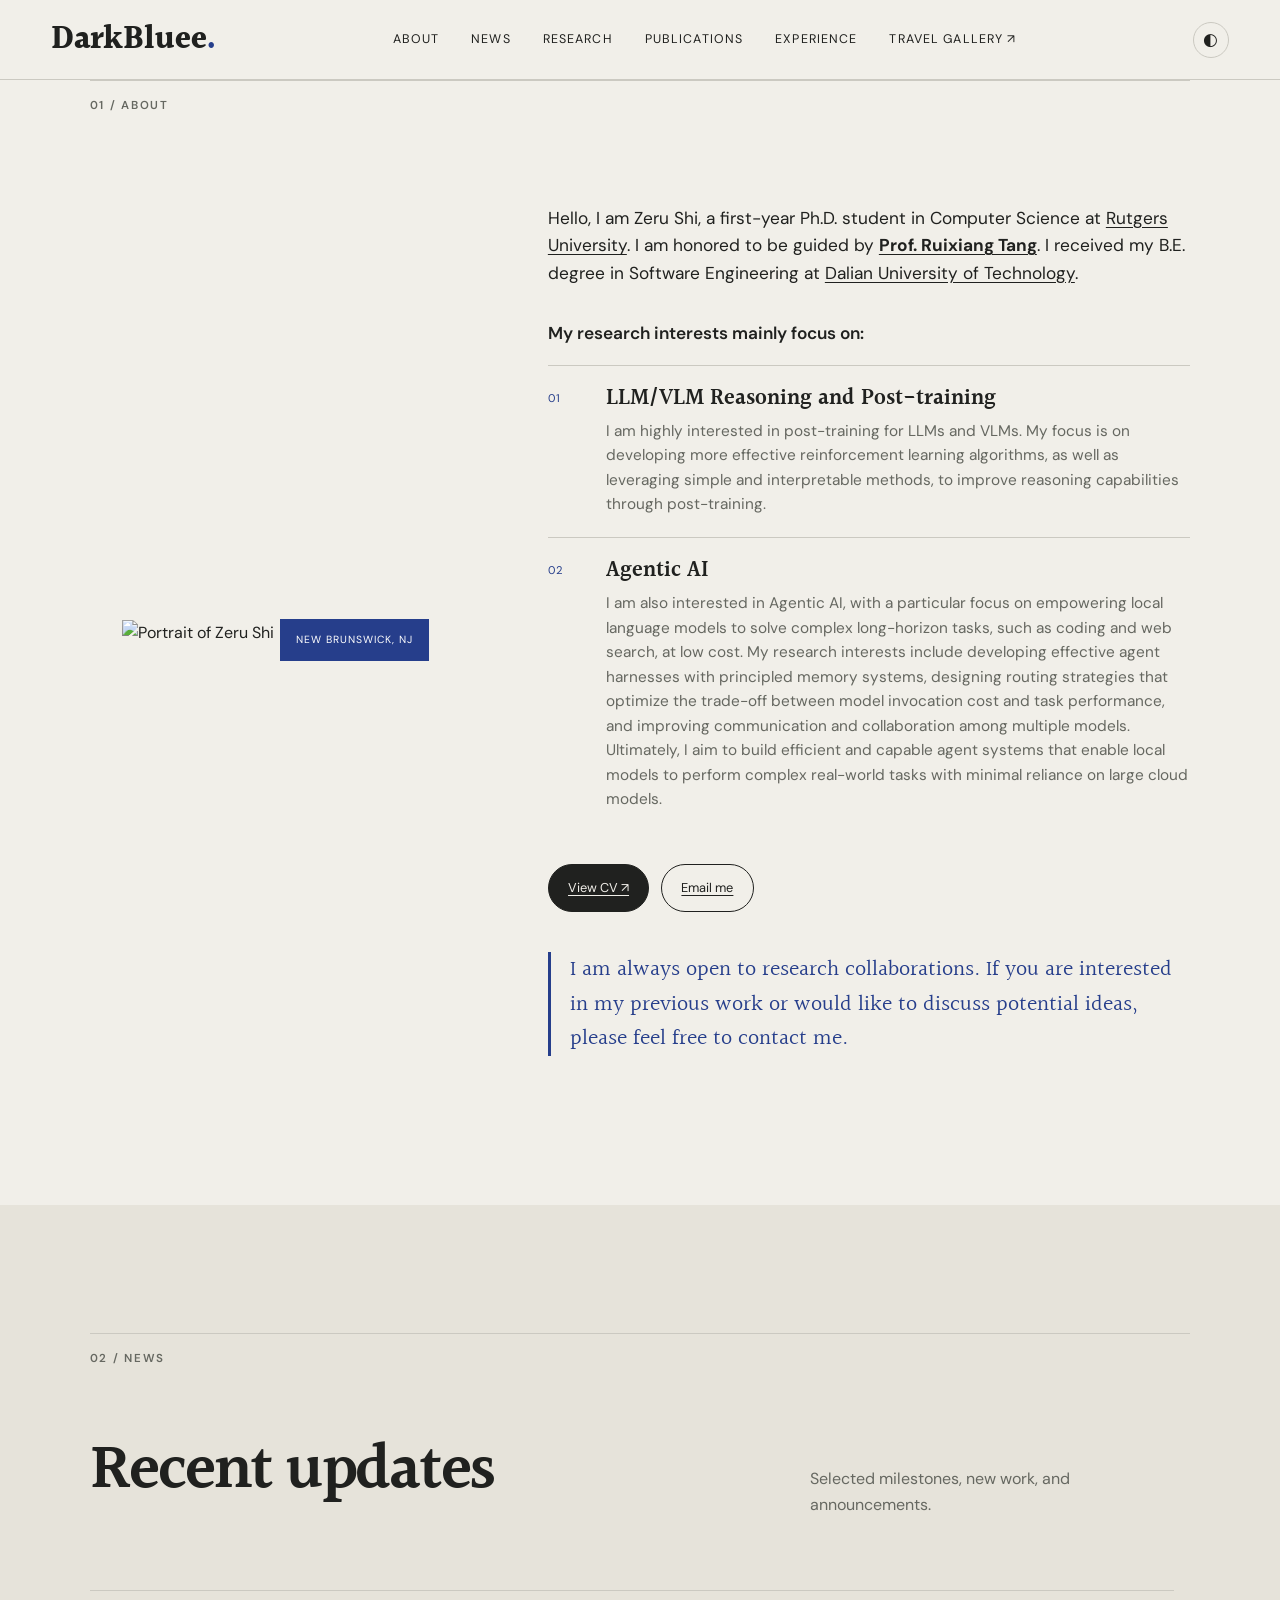
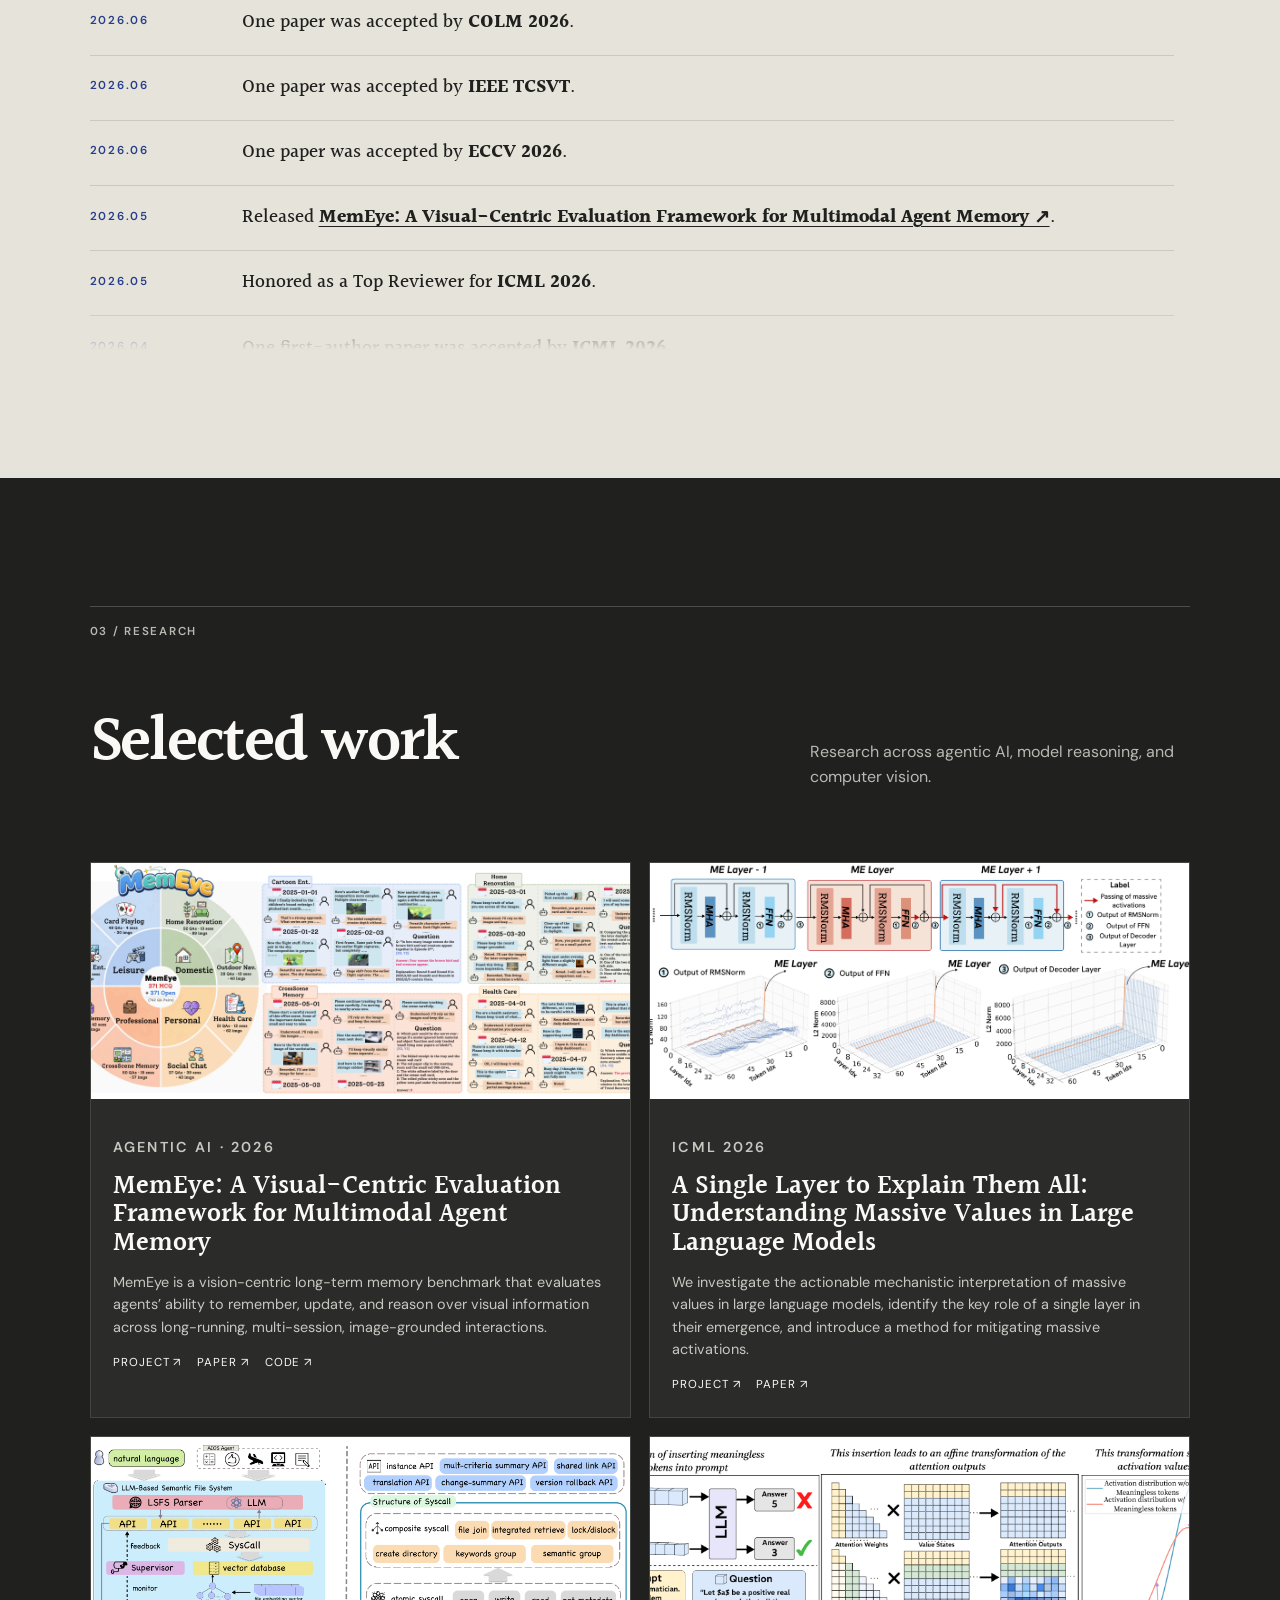
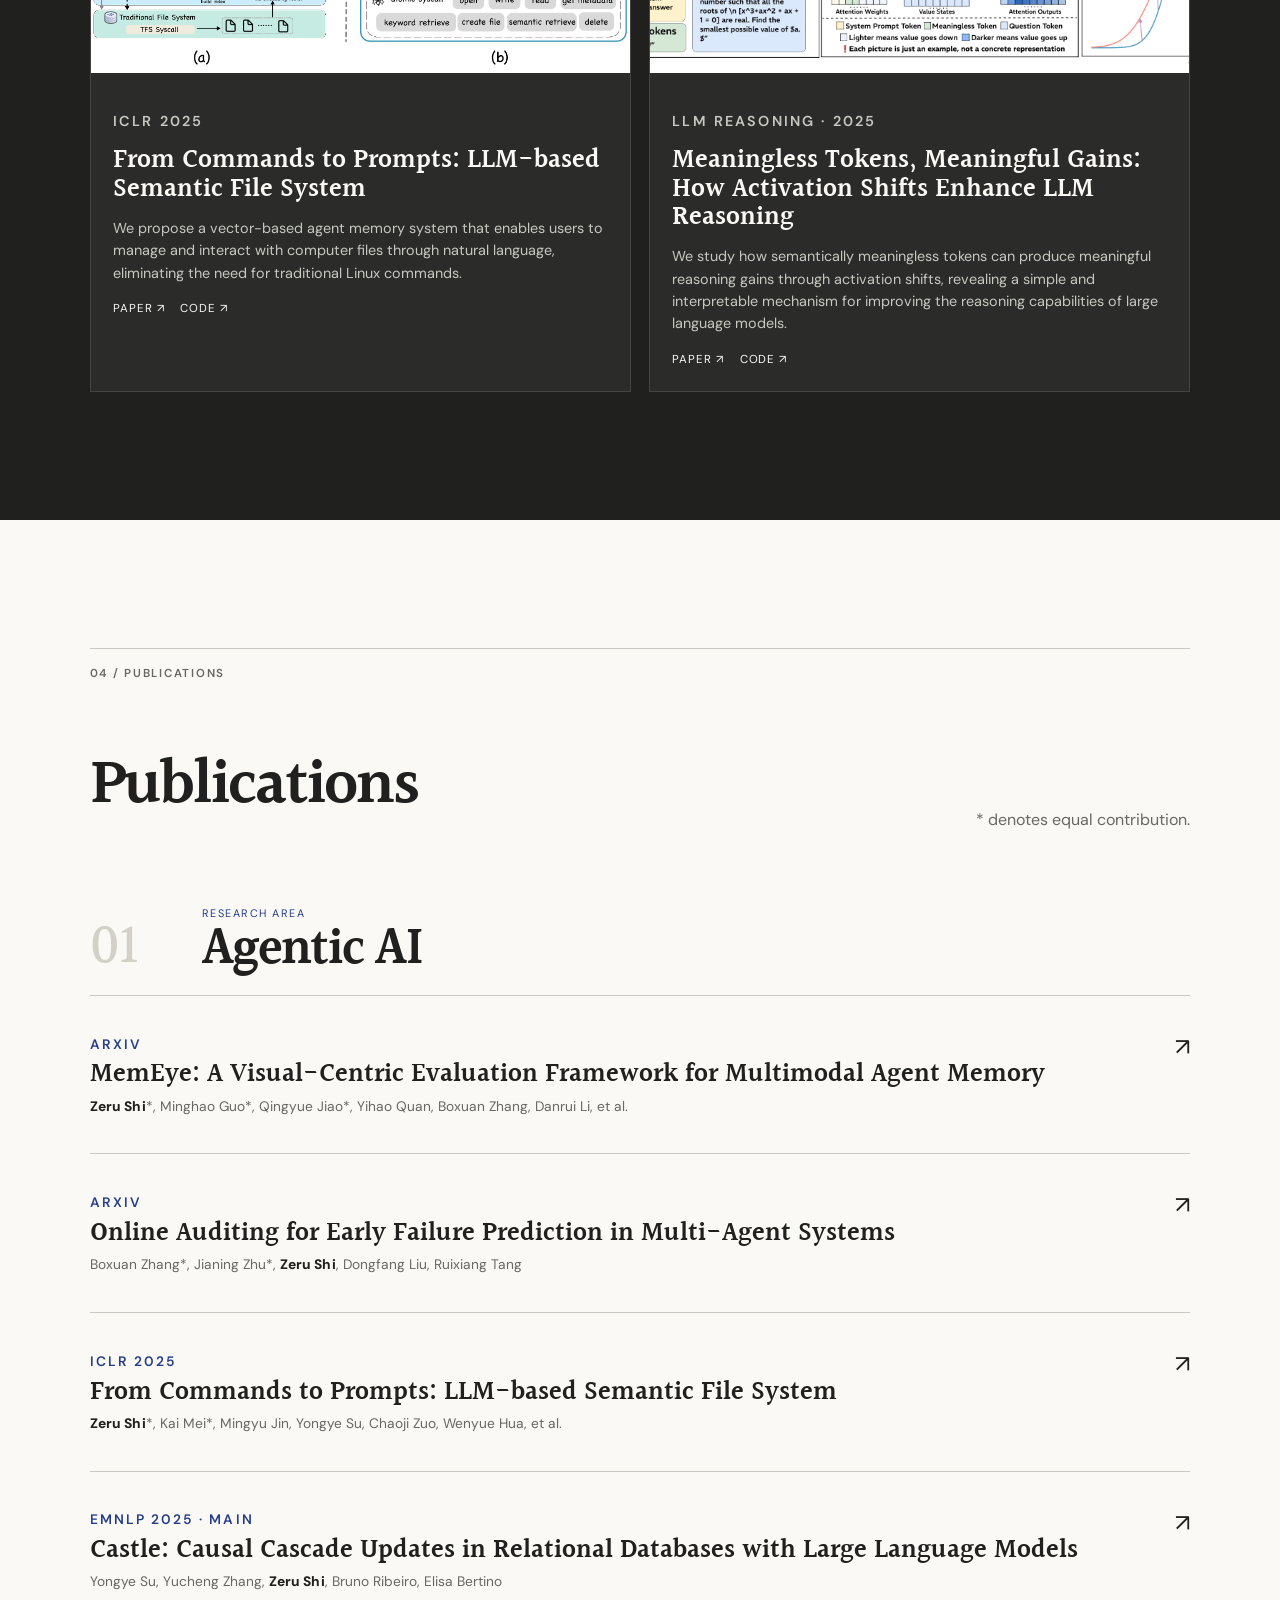
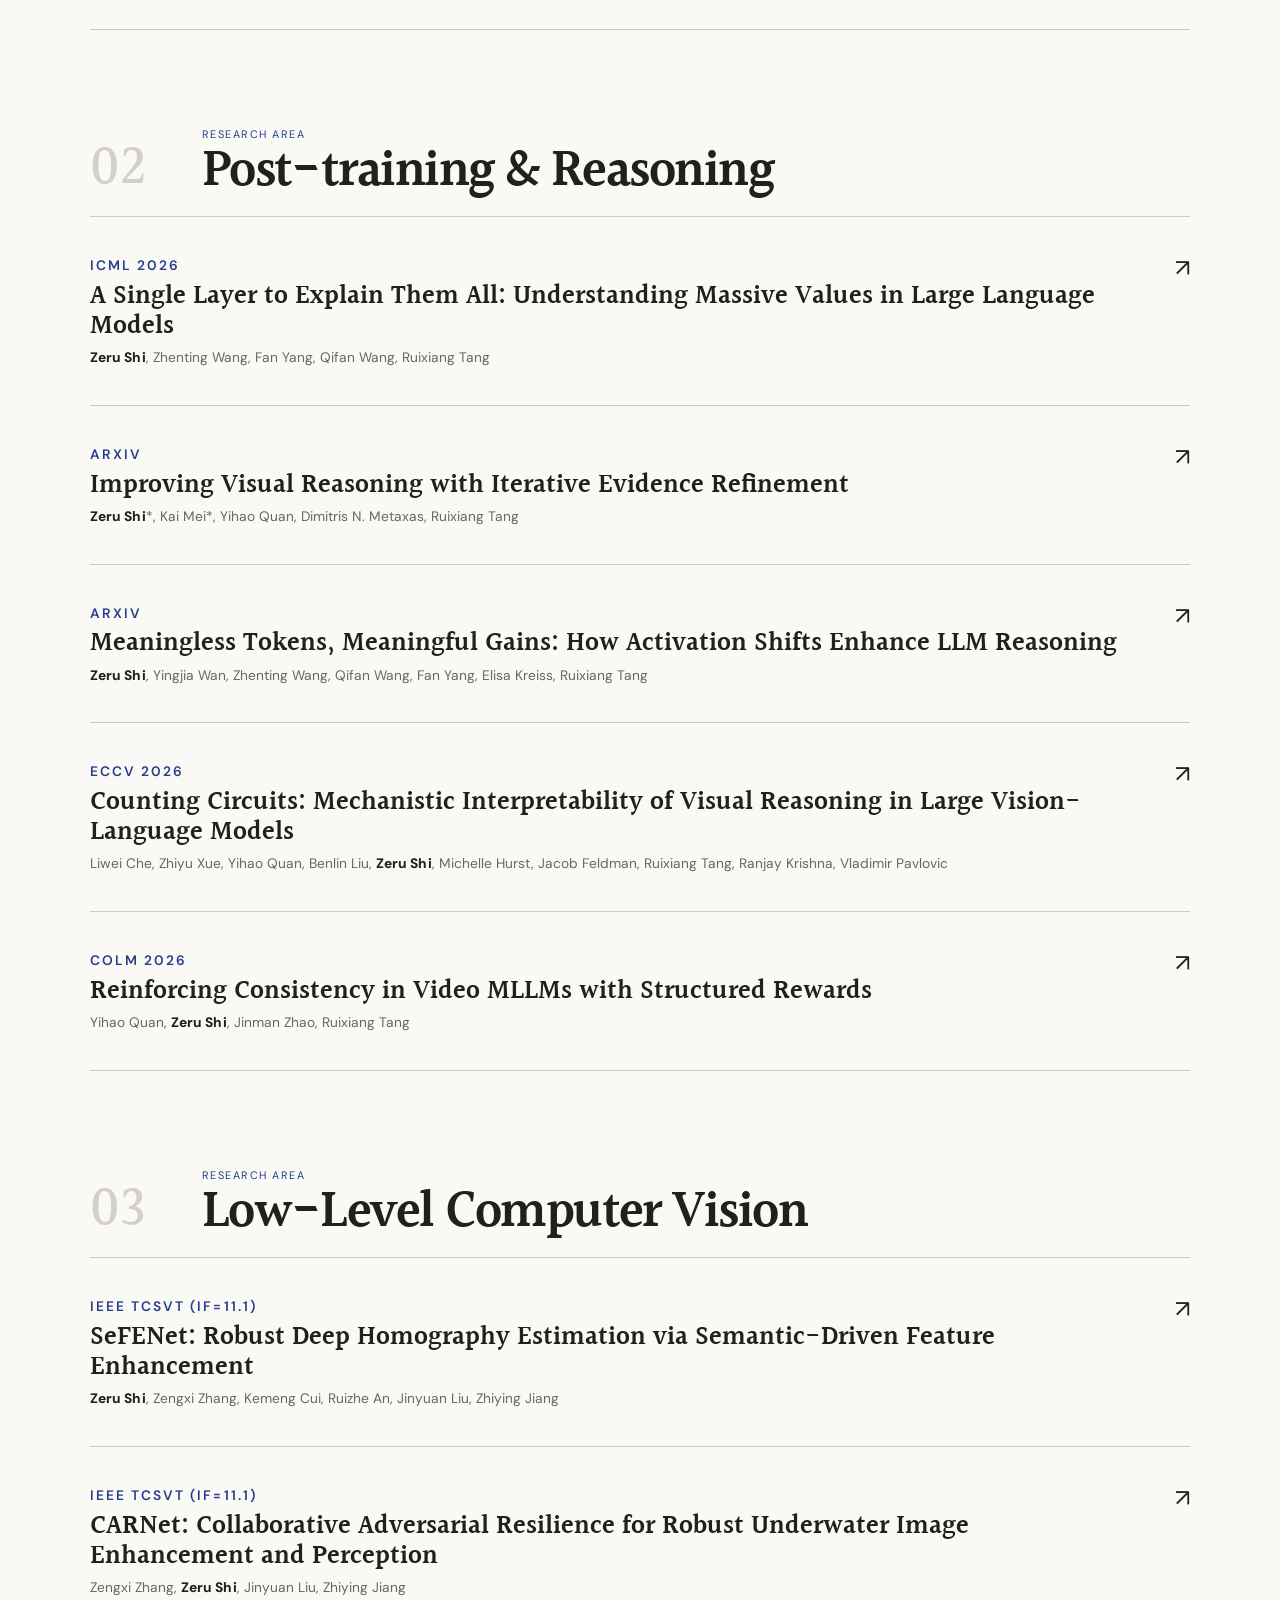
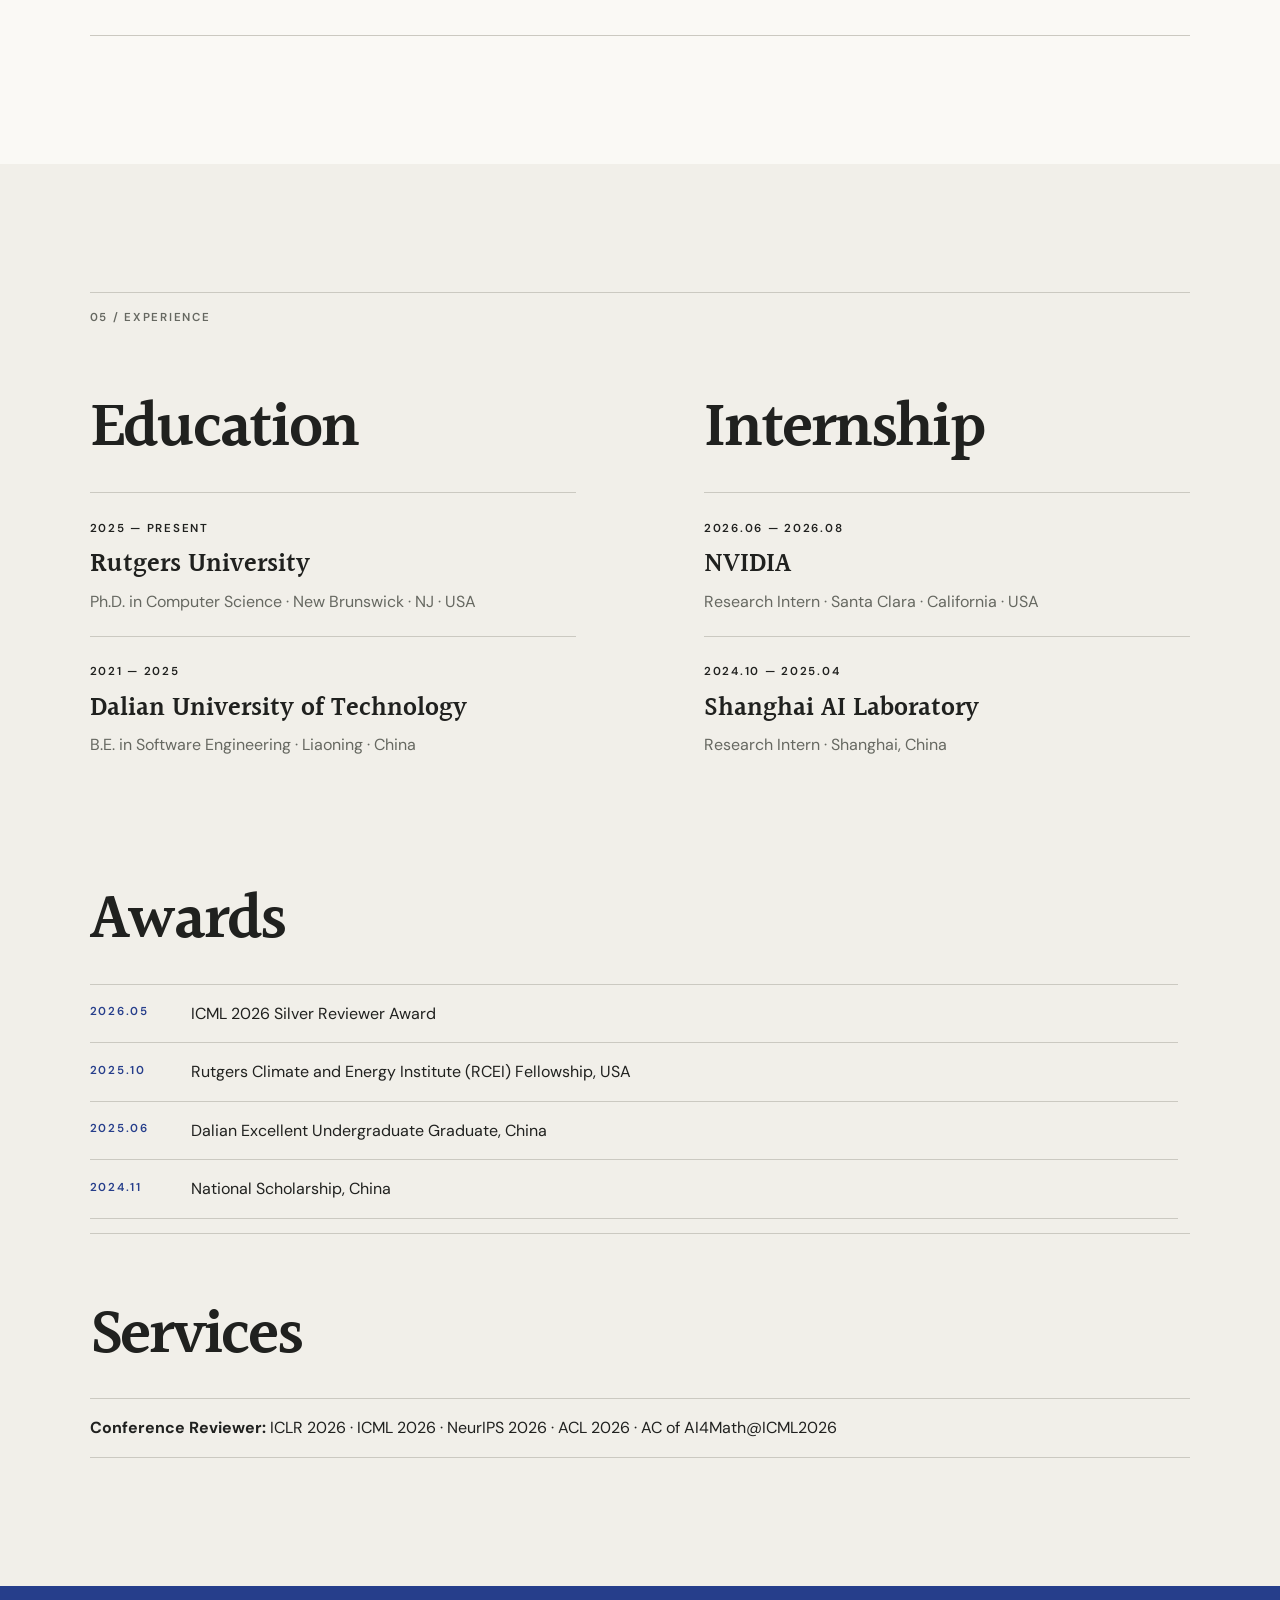
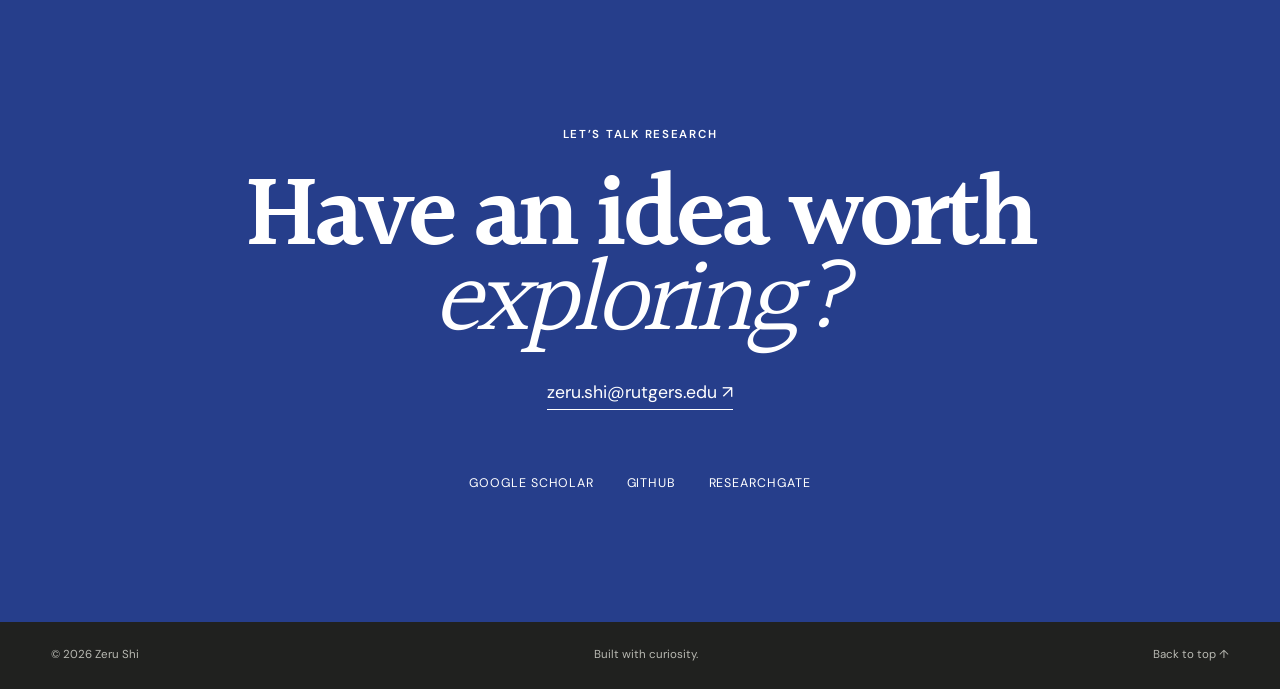
==== index.html @ e1a60ffe "create" ====
<!doctype html>
<html lang="en">
<head>
  <meta charset="utf-8">
  <meta name="viewport" content="width=device-width, initial-scale=1">
  <title>Zeru Shi | AI Researcher</title>
  <meta name="description" content="Zeru Shi is a Computer Science Ph.D. student at Rutgers University researching LLM/VLM reasoning, post-training, and agentic AI.">
  <meta name="author" content="Zeru Shi">
  <meta name="theme-color" content="#f1efe9">
  <link rel="canonical" href="https://darkbluee.github.io/">
  <meta property="og:type" content="website">
  <meta property="og:title" content="Zeru Shi | AI Researcher">
  <meta property="og:description" content="Research in LLM/VLM reasoning, post-training, and agentic AI.">
  <meta property="og:url" content="https://darkbluee.github.io/">
  <meta property="og:image" content="https://darkbluee.github.io/assets/profile/zeru-shi1.jpeg">
  <script>try{if(localStorage.getItem('theme')==='dark')document.documentElement.dataset.theme='dark'}catch(e){}</script>
  <link rel="preconnect" href="https://fonts.googleapis.com">
  <link rel="preconnect" href="https://fonts.gstatic.com" crossorigin>
  <link href="https://fonts.googleapis.com/css2?family=DM+Sans:wght@400;500;600&family=Halant:wght@400;500;600;700&display=swap" rel="stylesheet">
  <link rel="stylesheet" href="./styles.css?v=4">
</head>
<body>
  <header class="site-header">
    <a class="wordmark" href="#top">DarkBluee<span>.</span></a>
    <nav aria-label="Primary navigation">
      <a href="#about">About</a><a href="#news">News</a><a href="#research">Research</a><a href="#publications">Publications</a><a href="#experience">Experience</a><!-- <a href="./blog.html">Blog ↗</a> --><a href="./travel.html">Travel Gallery ↗</a>
    </nav>
    <button class="theme-toggle" type="button" aria-label="Switch to dark mode" title="Switch color theme"><span aria-hidden="true">◐</span></button>
  </header>

  <main id="top">
    <!-- <section class="hero section-pad"> -->
      <!-- <p class="eyebrow">AI RESEARCHER · RUTGERS UNIVERSITY</p> -->
      <!-- <h1>Exploring how<br>AI systems <span class="flip-wrap"><span id="flip-text">REASON.</span></span></h1> -->
    <!-- </section> -->

    <section id="about" class="about section-pad reveal">
      <div class="section-label">01 / ABOUT</div>
      <div class="about-grid">
        <div class="portrait-wrap"><img src="./assets/profile/zeru-shi1.jpeg" alt="Portrait of Zeru Shi"><span>NEW BRUNSWICK, NJ</span></div>
        <div class="about-copy">
          <p>Hello, I am Zeru Shi, a first-year Ph.D. student in Computer Science at <a href="https://www.rutgers.edu/" target="_blank" rel="noopener">Rutgers University</a>. I am honored to be guided by <a href="https://www.ruixiangtang.net/" target="_blank" rel="noopener"><strong>Prof. Ruixiang Tang</strong></a>. I received my B.E. degree in Software Engineering at <a href="https://www.dlut.edu.cn/" target="_blank" rel="noopener">Dalian University of Technology</a>.</p>
          <p class="research-intro">My research interests mainly focus on:</p>
          <div class="research-interests">
            <article>
              <span>01</span>
              <div><h3>LLM/VLM Reasoning and Post-training</h3><p>I am highly interested in post-training for LLMs and VLMs. My focus is on developing more effective reinforcement learning algorithms, as well as leveraging simple and interpretable methods, to improve reasoning capabilities through post-training.</p></div>
            </article>
            <article>
              <span>02</span>
              <div><h3>Agentic AI</h3><p>I am also interested in Agentic AI, with a particular focus on empowering local language models to solve complex long-horizon tasks, such as coding and web search, at low cost. My research interests include developing effective agent harnesses with principled memory systems, designing routing strategies that optimize the trade-off between model invocation cost and task performance, and improving communication and collaboration among multiple models. Ultimately, I aim to build efficient and capable agent systems that enable local models to perform complex real-world tasks with minimal reliance on large cloud models.</p></div>
            </article>
          </div>
          <div class="about-actions"><a class="button primary" href="./assets/resume.pdf" target="_blank" rel="noopener">View CV ↗</a><a class="button" href="mailto:zeru.shi@rutgers.edu">Email me</a></div>
          <p class="open-note">I am always open to research collaborations. If you are interested in my previous work or would like to discuss potential ideas, please feel free to contact me.</p>
        </div>
      </div>
    </section>

    <section id="news" class="news section-pad reveal">
      <div class="section-label">02 / NEWS</div>
      <div class="section-heading"><h2>Recent updates</h2><p>Selected milestones, new work, and announcements.</p></div>
      <div class="news-list" tabindex="0" aria-label="Recent news, scroll for more">
        <article><time>2026.06</time><p>One paper was accepted by <strong>COLM 2026</strong>.</p></article>
        <article><time>2026.06</time><p>One paper was accepted by <strong>IEEE TCSVT</strong>.</p></article>
        <article><time>2026.06</time><p>One paper was accepted by <strong>ECCV 2026</strong>.</p></article>
        <article><time>2026.05</time><p>Released <a href="https://arxiv.org/abs/2605.15128" target="_blank" rel="noopener"><strong>MemEye: A Visual-Centric Evaluation Framework for Multimodal Agent Memory ↗</strong></a>.</p></article>
        <article><time>2026.05</time><p>Honored as a Top Reviewer for <strong>ICML 2026</strong>.</p></article>
        <article><time>2026.04</time><p>One first-author paper was accepted by <strong>ICML 2026</strong>.</p></article>
        <article><time>2026.04</time><p>Joining <strong>NVIDIA</strong> as a research intern in Summer 2026.</p></article>
        <article><time>2025.10</time><p>Selected for the <strong>Rutgers Climate and Energy Institute Fellowship</strong>.</p></article>
        <article><time>2025.03</time><p>Joined Rutgers University as a Ph.D. student, advised by Prof. Ruixiang Tang.</p></article>
        <article><time>2025.01</time><p><em>From Commands to Prompts</em> was accepted by <strong>ICLR 2025</strong>.</p></article>
      </div>
    </section>

    <section id="research" class="research section-pad reveal">
      <div class="section-label">03 / RESEARCH</div>
      <div class="section-heading"><h2>Selected work</h2><p>Research across agentic AI, model reasoning, and computer vision.</p></div>
      <div class="project-grid">
        <article class="project-card large"><img src="./assets/papers/memeye.png" alt="MemEye framework overview"><div class="card-body"><p class="tag">AGENTIC AI · 2026</p><h3>MemEye: A Visual-Centric Evaluation Framework for Multimodal Agent Memory</h3><p>MemEye is a vision-centric long-term memory benchmark that evaluates agents’ ability to remember, update, and reason over visual information across long-running, multi-session, image-grounded interactions.</p><div class="card-links"><a href="https://minghokwok.github.io/MemEye/" target="_blank" rel="noopener">Project ↗</a><a href="https://arxiv.org/abs/2605.15128" target="_blank" rel="noopener">Paper ↗</a><a href="https://github.com/MinghoKwok/MemEye" target="_blank" rel="noopener">Code ↗</a></div></div></article>
        <article class="project-card"><img src="./assets/papers/melayer.png" alt="ME-Layer research overview"><div class="card-body"><p class="tag">ICML 2026</p><h3>A Single Layer to Explain Them All: Understanding Massive Values in Large Language Models</h3><p>We investigate the actionable mechanistic interpretation of massive values in large language models, identify the key role of a single layer in their emergence, and introduce a method for mitigating massive activations.</p><div class="card-links"><a href="https://vanpe20.github.io/ME-Layer.github.io/" target="_blank" rel="noopener">Project ↗</a><a href="https://arxiv.org/pdf/2605.08504" target="_blank" rel="noopener">Paper ↗</a></div></div></article>
        <article class="project-card"><img src="./assets/papers/lsfs.png" alt="Semantic File System overview"><div class="card-body"><p class="tag">ICLR 2025</p><h3>From Commands to Prompts: LLM-based Semantic File System</h3><p>We propose a vector-based agent memory system that enables users to manage and interact with computer files through natural language, eliminating the need for traditional Linux commands.</p><div class="card-links"><a href="https://arxiv.org/pdf/2410.11843" target="_blank" rel="noopener">Paper ↗</a><a href="https://github.com/agiresearch/AIOS-LSFS" target="_blank" rel="noopener">Code ↗</a></div></div></article>
        <article class="project-card large"><img src="./assets/papers/arm.png" alt="Activation shifts for LLM reasoning"><div class="card-body"><p class="tag">LLM REASONING · 2025</p><h3>Meaningless Tokens, Meaningful Gains: How Activation Shifts Enhance LLM Reasoning</h3><p>We study how semantically meaningless tokens can produce meaningful reasoning gains through activation shifts, revealing a simple and interpretable mechanism for improving the reasoning capabilities of large language models.</p><div class="card-links"><a href="https://arxiv.org/abs/2510.01032" target="_blank" rel="noopener">Paper ↗</a><a href="https://github.com/vanpe20/ARM-Meaningless-tokens" target="_blank" rel="noopener">Code ↗</a></div></div></article>
      </div>
    </section>

    <section id="publications" class="publications section-pad reveal">
      <div class="section-label">04 / PUBLICATIONS</div>
      <div class="section-heading"><h2>Publications</h2><p>* denotes equal contribution.</p></div>
      <div class="publication-groups">
        <section class="publication-group"><header><span>01</span><div><p>RESEARCH AREA</p><h3>Agentic AI</h3></div></header><div class="pub-list">
          <article><span>2026</span><div><p class="venue">ARXIV</p><h3>MemEye: A Visual-Centric Evaluation Framework for Multimodal Agent Memory</h3><p><strong>Zeru Shi</strong>*, Minghao Guo*, Qingyue Jiao*, Yihao Quan, Boxuan Zhang, Danrui Li, et al.</p></div><a href="https://arxiv.org/abs/2605.15128" target="_blank" rel="noopener" aria-label="Open MemEye paper">↗</a></article>
          <article><span>2026</span><div><p class="venue">ARXIV</p><h3>Online Auditing for Early Failure Prediction in Multi-Agent Systems</h3><p>Boxuan Zhang*, Jianing Zhu*, <strong>Zeru Shi</strong>, Dongfang Liu, Ruixiang Tang</p></div><a href="https://arxiv.org/abs/2605.08715" target="_blank" rel="noopener" aria-label="Open online auditing paper">↗</a></article>
          <article><span>2025</span><div><p class="venue">ICLR 2025</p><h3>From Commands to Prompts: LLM-based Semantic File System</h3><p><strong>Zeru Shi</strong>*, Kai Mei*, Mingyu Jin, Yongye Su, Chaoji Zuo, Wenyue Hua, et al.</p></div><a href="https://arxiv.org/pdf/2410.11843" target="_blank" rel="noopener" aria-label="Open semantic file system paper">↗</a></article>
          <article><span>2025</span><div><p class="venue">EMNLP 2025 · MAIN</p><h3>Castle: Causal Cascade Updates in Relational Databases with Large Language Models</h3><p>Yongye Su, Yucheng Zhang, <strong>Zeru Shi</strong>, Bruno Ribeiro, Elisa Bertino</p></div><a href="https://aclanthology.org/2025.emnlp-main.1700/" target="_blank" rel="noopener" aria-label="Open Castle paper">↗</a></article>
        </div></section>
        <section class="publication-group"><header><span>02</span><div><p>RESEARCH AREA</p><h3>Post-training &amp; Reasoning</h3></div></header><div class="pub-list">
          <article><span>2026</span><div><p class="venue">ICML 2026</p><h3>A Single Layer to Explain Them All: Understanding Massive Values in Large Language Models</h3><p><strong>Zeru Shi</strong>, Zhenting Wang, Fan Yang, Qifan Wang, Ruixiang Tang</p></div><a href="https://arxiv.org/pdf/2605.08504" target="_blank" rel="noopener" aria-label="Open ME-Layer paper">↗</a></article>
          <article><span>2026</span><div><p class="venue">ARXIV</p><h3>Improving Visual Reasoning with Iterative Evidence Refinement</h3><p><strong>Zeru Shi</strong>*, Kai Mei*, Yihao Quan, Dimitris N. Metaxas, Ruixiang Tang</p></div><a href="https://arxiv.org/pdf/2603.14117" target="_blank" rel="noopener" aria-label="Open visual reasoning paper">↗</a></article>
          <article><span>2025</span><div><p class="venue">ARXIV</p><h3>Meaningless Tokens, Meaningful Gains: How Activation Shifts Enhance LLM Reasoning</h3><p><strong>Zeru Shi</strong>, Yingjia Wan, Zhenting Wang, Qifan Wang, Fan Yang, Elisa Kreiss, Ruixiang Tang</p></div><a href="https://arxiv.org/abs/2510.01032" target="_blank" rel="noopener" aria-label="Open activation shifts paper">↗</a></article>
          <article><span>2026</span><div><p class="venue">ECCV 2026</p><h3>Counting Circuits: Mechanistic Interpretability of Visual Reasoning in Large Vision-Language Models</h3><p>Liwei Che, Zhiyu Xue, Yihao Quan, Benlin Liu, <strong>Zeru Shi</strong>, Michelle Hurst, Jacob Feldman, Ruixiang Tang, Ranjay Krishna, Vladimir Pavlovic</p></div><a href="https://arxiv.org/pdf/2603.14117" target="_blank" rel="noopener" aria-label="Open visual reasoning paper">↗</a></article>
          <article><span>2026</span><div><p class="venue">COLM 2026</p><h3>Reinforcing Consistency in Video MLLMs with Structured Rewards</h3><p>Yihao Quan, <strong>Zeru Shi</strong>, Jinman Zhao, Ruixiang Tang</p></div><a href="https://arxiv.org/pdf/2603.14117" target="_blank" rel="noopener" aria-label="Open visual reasoning paper">↗</a></article>
        </div></section>
        <section class="publication-group"><header><span>03</span><div><p>RESEARCH AREA</p><h3>Low-Level Computer Vision</h3></div></header><div class="pub-list">
          <article><span>2025</span><div><p class="venue">IEEE TCSVT (IF=11.1)</p><h3>SeFENet: Robust Deep Homography Estimation via Semantic-Driven Feature Enhancement</h3><p><strong>Zeru Shi</strong>, Zengxi Zhang, Kemeng Cui, Ruizhe An, Jinyuan Liu, Zhiying Jiang</p></div><a href="https://arxiv.org/abs/2412.06352" target="_blank" rel="noopener" aria-label="Open SeFENet paper">↗</a></article>
          <article><span>2023</span><div><p class="venue">IEEE TCSVT (IF=11.1)</p><h3>CARNet: Collaborative Adversarial Resilience for Robust Underwater Image Enhancement and Perception</h3><p>Zengxi Zhang, <strong>Zeru Shi</strong>, Jinyuan Liu, Zhiying Jiang</p></div><a href="https://arxiv.org/abs/2309.01102" target="_blank" rel="noopener" aria-label="Open CARNet paper">↗</a></article>
        </div></section>
      </div>
    </section>

    <section id="experience" class="experience section-pad reveal">
      <div class="section-label">05 / EXPERIENCE</div>
      <div class="split">
        <div><h2>Education</h2><div class="timeline"><article><time>2025 — PRESENT</time><h3>Rutgers University</h3><p>Ph.D. in Computer Science · New Brunswick · NJ · USA</p></article><article><time>2021 — 2025</time><h3>Dalian University of Technology</h3><p>B.E. in Software Engineering · Liaoning · China</p></article></div></div>
        <div><h2>Internship</h2><div class="timeline"><article><time>2026.06 — 2026.08</time><h3>NVIDIA</h3><p>Research Intern · Santa Clara · California · USA</p></article><article><time>2024.10 — 2025.04</time><h3>Shanghai AI Laboratory</h3><p>Research Intern · Shanghai, China</p></article></div></div>
      </div>
      <div class="recognition-columns">
        <section class="awards-panel"><h2>Awards</h2><div class="awards-scroll" tabindex="0" aria-label="Awards, scroll for more">
          <article><time>2026.05</time><p>ICML 2026 Silver Reviewer Award</p></article>
          <article><time>2025.10</time><p>Rutgers Climate and Energy Institute (RCEI) Fellowship, USA</p></article>
          <article><time>2025.06</time><p>Dalian Excellent Undergraduate Graduate, China</p></article>
          <article><time>2024.11</time><p>National Scholarship, China</p></article>
          <article><time>2023.09</time><p>Special Scholarship of NOK Corporation, Japan</p></article>
        </div></section>
        <section class="service-panel"><h2>Services</h2><div class="service-list">
          <article><p><strong>Conference Reviewer:</strong> ICLR 2026 · ICML 2026 · NeurIPS 2026 · ACL 2026 · AC of AI4Math@ICML2026</p></article>
        </div></section>
      </div>
    </section>

    <section class="contact section-pad reveal"><p class="eyebrow">LET’S TALK RESEARCH</p><h2>Have an idea worth<br><em>exploring?</em></h2><a href="mailto:zeru.shi@rutgers.edu">zeru.shi@rutgers.edu ↗</a><div class="socials"><a href="https://scholar.google.com/citations?hl=zh-CN&user=h8nh6CEAAAAJ" target="_blank" rel="noopener">Google Scholar</a><a href="https://github.com/vanpe20" target="_blank" rel="noopener">GitHub</a><a href="https://www.researchgate.net/profile/Zeru-Shi" target="_blank" rel="noopener">ResearchGate</a></div></section>
  </main>
  <footer><span>© 2026 Zeru Shi</span><span>Built with curiosity.</span><a href="#top">Back to top ↑</a></footer>
  <script src="./script.js"></script>
</body>
</html>
---- styles.css ----
:root{--paper:#f1efe9;--ink:#20211f;--muted:#666861;--line:#cbc9c1;--blue:#263e8b;--white:#faf9f5}*{box-sizing:border-box}html{scroll-behavior:smooth}body{margin:0;background:var(--paper);color:var(--ink);font-family:"DM Sans",sans-serif;line-height:1.6}a{color:inherit;text-decoration:none}a:focus-visible,button:focus-visible{outline:3px solid var(--blue);outline-offset:4px}.site-header{height:80px;display:flex;align-items:center;justify-content:space-between;padding:0 4vw;border-bottom:1px solid var(--line);position:absolute;z-index:2;width:100%}.wordmark{font:700 2rem Halant,serif}.wordmark span,.open-note{color:var(--blue)}nav{display:flex;gap:2rem;font-size:.78rem;text-transform:uppercase;letter-spacing:.09em}nav a:hover,.socials a:hover,.card-links a:hover{color:var(--blue)}.section-pad{padding:8rem 7vw}.hero{min-height:100vh;padding-top:10rem;display:flex;flex-direction:column;justify-content:center;position:relative}.eyebrow,.section-label,.tag,.venue,time{font-size:.72rem;letter-spacing:.15em;font-weight:600}.hero h1{font:600 clamp(4.2rem,11vw,10rem)/.78 Halant,serif;letter-spacing:-.06em;margin:1.5rem 0 4rem}.flip-wrap{display:inline-block;color:var(--blue);min-width:6ch}.flip-out{animation:flipOut .28s ease forwards}.flip-in{animation:flipIn .35s ease}@keyframes flipOut{to{opacity:0;transform:translateY(20px);filter:blur(5px)}}@keyframes flipIn{from{opacity:0;transform:translateY(-20px);filter:blur(5px)}}.hero-bottom{display:flex;justify-content:space-between;align-items:end;border-top:1px solid var(--line);padding-top:1.5rem}.hero-bottom>p{max-width:620px;font:400 1.35rem Halant,serif}.hero-links{display:flex;gap:.75rem}.button{border:1px solid var(--ink);padding:.8rem 1.2rem;border-radius:100px;font-size:.8rem}.button.primary,.button:hover{background:var(--ink);color:var(--white)}.scroll-cue{position:absolute;bottom:2rem;left:50%;font-size:1.5rem}.section-label{border-top:1px solid var(--line);padding-top:1rem;margin-bottom:4.5rem;color:var(--muted)}.about-grid{display:grid;grid-template-columns:minmax(260px,.72fr) 1.3fr;gap:8vw;align-items:center}.portrait-wrap{position:relative}.portrait-wrap img{width:100%;aspect-ratio:4/5;object-fit:cover;object-position:center 22%;filter:grayscale(100%)}.portrait-wrap span{position:absolute;bottom:-1rem;right:-1rem;background:var(--blue);color:white;padding:.8rem 1rem;font-size:.65rem;letter-spacing:.1em}.about h2,.section-heading h2,.experience h2{font:600 clamp(2.6rem,5vw,5rem)/.95 Halant,serif;letter-spacing:-.035em;margin:0 0 2rem}.about-copy>p{font-size:1.08rem;max-width:720px}.about-copy a{text-decoration:underline;text-underline-offset:3px}.open-note{font-family:Halant,serif;font-size:1.35rem!important;border-left:3px solid var(--blue);padding-left:1.2rem;margin-top:2rem}.research{background:var(--ink);color:var(--white)}.research .section-label{border-color:#4d4e4a;color:#b8b9b2}.section-heading{display:flex;justify-content:space-between;align-items:end;margin-bottom:3.5rem}.section-heading p{color:var(--muted);max-width:380px}.research .section-heading p{color:#b8b9b2}.project-grid{display:grid;grid-template-columns:repeat(2,1fr);gap:1.5rem}.project-card{background:#2b2c29;border:1px solid #444541;overflow:hidden}.project-card img{width:100%;aspect-ratio:16/8;object-fit:cover;background:white;display:block;transition:transform .5s ease}.project-card:hover img{transform:scale(1.025)}.card-body{padding:1.8rem}.tag{color:#aeb9e3}.card-body h3{font:600 2rem/1.05 Halant,serif;margin:.5rem 0}.card-body>p{color:#c7c8c2}.card-links{display:flex;gap:1rem;margin-top:1.3rem;font-size:.78rem;text-transform:uppercase;letter-spacing:.08em}.publications{background:var(--white)}.pub-list article{display:grid;grid-template-columns:80px 1fr 40px;gap:2rem;padding:2rem 0;border-top:1px solid var(--line);align-items:start}.pub-list article>span{color:var(--muted)}.pub-list h3{font:600 1.65rem/1.15 Halant,serif;margin:.3rem 0}.pub-list p{margin:.3rem 0;color:var(--muted);font-size:.86rem}.pub-list .venue{color:var(--blue)}.pub-list article>a{font-size:1.5rem;text-align:right}.split{display:grid;grid-template-columns:1fr 1fr;gap:10vw}.timeline article{padding:1.3rem 0;border-top:1px solid var(--line)}.timeline h3{font:600 1.6rem Halant,serif;margin:.3rem 0}.timeline p{margin:0;color:var(--muted)}.recognition{margin-top:7rem}.recognition-grid{display:grid;grid-template-columns:repeat(2,1fr);gap:0 3rem}.recognition-grid p{border-top:1px solid var(--line);padding:1rem 0;margin:0}.recognition-grid span{display:inline-block;width:90px;font-size:.72rem;color:var(--blue)}.contact{text-align:center;background:var(--blue);color:white}.contact h2{font:600 clamp(3.5rem,8vw,8rem)/.83 Halant,serif;letter-spacing:-.05em;margin:2rem 0}.contact h2 em{font-weight:400}.contact>a{display:inline-block;font-size:1.1rem;border-bottom:1px solid white;padding-bottom:.2rem}.socials{display:flex;justify-content:center;gap:2rem;margin-top:4rem;font-size:.78rem;text-transform:uppercase;letter-spacing:.08em}.socials a:hover{color:#bec8ed}footer{display:flex;justify-content:space-between;padding:1.5rem 4vw;background:var(--ink);color:#b8b9b2;font-size:.72rem}.reveal{opacity:0;transform:translateY(28px);transition:opacity .7s ease,transform .7s ease}.reveal.visible{opacity:1;transform:none}@media (prefers-reduced-motion:reduce){html{scroll-behavior:auto}.reveal{opacity:1;transform:none;transition:none}}@media(max-width:760px){.site-header{height:64px}nav{gap:1rem}nav a:nth-child(2),nav a:nth-child(4){display:none}.section-pad{padding:6rem 6vw}.hero{padding-top:8rem}.hero h1{font-size:clamp(3.7rem,19vw,6rem);margin-bottom:3rem}.hero-bottom,.section-heading{display:block}.hero-links{margin-top:1.5rem}.scroll-cue{display:none}.about-grid,.project-grid,.split{grid-template-columns:1fr}.portrait-wrap{max-width:380px}.section-label{margin-bottom:3rem}.section-heading p{margin-top:0}.pub-list article{grid-template-columns:50px 1fr 24px;gap:.8rem}.pub-list h3{font-size:1.35rem}.recognition-grid{grid-template-columns:1fr}.socials{flex-wrap:wrap;gap:1rem 2rem}footer{gap:1rem;flex-wrap:wrap}footer span:nth-child(2){display:none}}
.portrait-wrap img{filter:none}
.news{background:#e6e3da}.news-list{border-bottom:1px solid var(--line)}.news-list article{display:grid;grid-template-columns:120px 1fr;gap:2rem;border-top:1px solid var(--line);padding:1.15rem 0}.news-list article time{color:var(--blue);padding-top:.2rem}.news-list article p{margin:0;font:500 1.18rem/1.45 Halant,serif}.news-list a{text-decoration:underline;text-underline-offset:3px}.news-list a:hover{color:var(--blue)}
@media(max-width:760px){.news-list article{grid-template-columns:75px 1fr;gap:1rem}.news-list article p{font-size:1.05rem}nav a:nth-child(2){display:none}}
.news-list{max-height:360px;overflow-y:auto;overscroll-behavior:contain;padding-right:1rem;scrollbar-width:thin;scrollbar-color:var(--blue) transparent;mask-image:linear-gradient(to bottom,#000 0,#000 calc(100% - 42px),transparent 100%);-webkit-mask-image:linear-gradient(to bottom,#000 0,#000 calc(100% - 42px),transparent 100%)}.news-list:focus{outline:2px solid var(--blue);outline-offset:8px}.news-list::-webkit-scrollbar{width:6px}.news-list::-webkit-scrollbar-track{background:transparent}.news-list::-webkit-scrollbar-thumb{background:var(--blue);border-radius:10px}.news-list article:last-child{padding-bottom:3.5rem}
@media(max-width:760px){.news-list{max-height:320px;padding-right:.5rem}}
.travel-header{position:absolute}.travel-hero{min-height:88vh;padding-top:11rem;display:flex;flex-direction:column;justify-content:center}.travel-hero h1{font:600 clamp(4rem,10vw,9rem)/.78 Halant,serif;letter-spacing:-.055em;margin:1.5rem 0 4rem}.travel-hero h1 em{font-weight:400;color:var(--blue)}.travel-intro{border-top:1px solid var(--line);padding-top:1.5rem;display:flex;justify-content:space-between;align-items:start}.travel-intro p{font:400 1.35rem Halant,serif;max-width:560px;margin:0}.travel-intro>span{font-size:.7rem;letter-spacing:.12em}.travel-journal{background:var(--white);min-height:70vh}.travel-empty{min-height:430px;border:1px solid var(--line);display:grid;grid-template-columns:1fr 2fr;align-items:end;padding:3rem;position:relative;background:linear-gradient(135deg,#ece9e1,#f7f5ef)}.empty-number{position:absolute;right:2rem;top:1rem;font:600 8rem Halant,serif;color:#ddd9cf;line-height:1}.travel-empty h2,.trip h2{font:600 clamp(3rem,6vw,6rem)/.85 Halant,serif;letter-spacing:-.04em;margin:.7rem 0 1.5rem}.travel-empty>div{grid-column:2;position:relative;z-index:1}.travel-empty>div>p:last-child{max-width:560px;color:var(--muted)}code{font-size:.8em;background:#dedbd2;padding:.15rem .4rem;border-radius:3px}.trip{margin-top:8rem}.trip>header{display:flex;justify-content:space-between;align-items:end;border-bottom:1px solid var(--line);margin-bottom:1.5rem}.trip>header time{padding-bottom:1rem}.photo-grid{display:grid;grid-template-columns:repeat(2,1fr);gap:1rem}.photo-grid figure{margin:0}.photo-grid img{display:block;width:100%;aspect-ratio:4/5;object-fit:cover}.photo-grid .photo-wide{grid-column:span 2}.photo-grid .photo-wide img{aspect-ratio:16/9}.photo-grid figcaption{font-size:.72rem;color:var(--muted);padding-top:.5rem}@media(max-width:760px){.travel-hero{min-height:80vh;padding-top:8rem}.travel-hero h1{font-size:17vw}.travel-intro{display:block}.travel-intro>span{display:block;margin-top:2rem}.travel-empty{grid-template-columns:1fr;padding:1.5rem;min-height:400px}.travel-empty>div{grid-column:1}.empty-number{font-size:5rem}.photo-grid{grid-template-columns:1fr}.photo-grid .photo-wide{grid-column:span 1}.photo-grid .photo-wide img{aspect-ratio:4/5}}
.publication-group{margin-top:6rem}.publication-group:first-child{margin-top:0}.publication-group>header{display:grid;grid-template-columns:80px 1fr;gap:2rem;align-items:end;margin-bottom:1.2rem}.publication-group>header>span{font:500 3.5rem Halant,serif;color:#d3d0c8;line-height:1}.publication-group>header p{font-size:.68rem;letter-spacing:.14em;color:var(--blue);margin:0}.publication-group>header h3{font:600 clamp(2.2rem,4vw,4rem)/1 Halant,serif;letter-spacing:-.03em;margin:.15rem 0 0}.publication-group .pub-list{border-bottom:1px solid var(--line)}@media(max-width:760px){.publication-group{margin-top:4rem}.publication-group>header{grid-template-columns:50px 1fr;gap:.8rem}.publication-group>header>span{font-size:2.5rem}}
.theme-toggle{appearance:none;border:1px solid var(--line);background:var(--paper);color:var(--ink);width:36px;height:36px;border-radius:50%;display:grid;place-items:center;cursor:pointer;font-size:1.05rem;transition:background .25s,color .25s,transform .25s}.theme-toggle:hover{transform:rotate(18deg);background:var(--ink);color:var(--paper)}
html[data-theme="dark"]{--paper:#171b22;--ink:#e9e6de;--muted:#a9acb2;--line:#3b414b;--blue:#91a8f2;--white:#20252d;color-scheme:dark}html[data-theme="dark"] body{background:var(--paper)}html[data-theme="dark"] .news{background:#1d222a}html[data-theme="dark"] .research{background:#11151b}html[data-theme="dark"] .project-card{background:#202630;border-color:#3b414b}html[data-theme="dark"] .publications,html[data-theme="dark"] .travel-journal{background:#20252d}html[data-theme="dark"] .contact{background:#273b78}html[data-theme="dark"] .travel-empty{background:linear-gradient(135deg,#242a33,#1b2027)}html[data-theme="dark"] .empty-number,html[data-theme="dark"] .publication-group>header>span{color:#343b46}html[data-theme="dark"] code{background:#343b46}html[data-theme="dark"] .portrait-wrap img{filter:brightness(.9)}html[data-theme="dark"] .project-card img{filter:brightness(.88)}html[data-theme="dark"] .project-card:hover img{filter:brightness(1)}body,.site-header,.news,.research,.project-card,.publications,.travel-journal,.contact,.travel-empty,footer{transition:background-color .35s ease,color .35s ease,border-color .35s ease}
@media(max-width:760px){.site-header{gap:.7rem}.theme-toggle{width:32px;height:32px;flex:0 0 auto}nav{margin-left:auto}}
html[data-theme="dark"] .research{color:#e9e6de}html[data-theme="dark"] .research .section-heading h2{color:#f3f0e8}html[data-theme="dark"] .research .section-heading p{color:#a9acb2}html[data-theme="dark"] .project-card{color:#e9e6de}html[data-theme="dark"] .project-card .card-body>p{color:#bdc1c8}html[data-theme="dark"] .contact{color:#fff}
.blog-header{position:absolute}.blog-hero{min-height:88vh;padding-top:11rem;display:flex;flex-direction:column;justify-content:center}.blog-hero h1{font:600 clamp(4.5rem,11vw,10rem)/.76 Halant,serif;letter-spacing:-.055em;margin:1.5rem 0 4rem}.blog-hero h1 em{font-weight:400;color:var(--blue)}.blog-intro{display:flex;justify-content:space-between;align-items:start;border-top:1px solid var(--line);padding-top:1.5rem}.blog-intro p{font:400 1.35rem Halant,serif;max-width:650px;margin:0}.blog-intro>span{font-size:.7rem;letter-spacing:.12em}.blog-index{min-height:70vh;background:var(--white)}.blog-empty{border-top:1px solid var(--line);border-bottom:1px solid var(--line);padding:5rem 0}.blog-empty h2{font:600 clamp(2.8rem,5vw,5rem)/.9 Halant,serif;letter-spacing:-.035em;margin:1rem 0}.blog-empty>p:last-child{max-width:570px;color:var(--muted)}.post-card{display:grid;grid-template-columns:170px 1fr 40px;gap:2rem;align-items:start;border-top:1px solid var(--line);padding:2rem 0}.post-card>div{display:flex;flex-direction:column;gap:.4rem;font-size:.7rem;letter-spacing:.1em;color:var(--muted)}.post-card h2{font:600 2rem/1.1 Halant,serif;margin:0}.post-card p{color:var(--muted)}.post-card>a:last-child{font-size:1.5rem;text-align:right}html[data-theme="dark"] .blog-index{background:#20252d}@media(max-width:760px){.blog-hero{min-height:80vh;padding-top:8rem}.blog-hero h1{font-size:19vw}.blog-intro{display:block}.blog-intro>span{display:block;margin-top:2rem}.post-card{grid-template-columns:1fr 24px}.post-card>div{grid-column:1/-1}}
.research-intro{margin-top:2rem;font-weight:600}.research-interests{margin:1rem 0 2rem}.research-interests article{display:grid;grid-template-columns:42px 1fr;gap:1rem;border-top:1px solid var(--line);padding:1.25rem 0}.research-interests article>span{font-size:.7rem;letter-spacing:.1em;color:var(--blue);padding-top:.25rem}.research-interests h3{font:600 1.35rem/1.2 Halant,serif;margin:0 0 .45rem}.research-interests p{margin:0;color:var(--muted);font-size:.96rem}.about-actions{margin:1.5rem 0 2.5rem}.about-actions .button{display:inline-block}.about-actions .primary{color:var(--paper)}html[data-theme="dark"] .about-actions .primary{color:#171b22}@media(max-width:760px){.research-interests article{grid-template-columns:32px 1fr}}
.about-actions{display:flex;align-items:center;gap:.75rem;flex-wrap:wrap}
.hero{min-height:78vh;padding-bottom:4rem}.about{padding-top:5rem}@media(max-width:760px){.hero{min-height:70vh;padding-bottom:3rem}.about{padding-top:4rem}}
.publications .pub-list strong{font-weight:800;color:var(--ink);letter-spacing:.01em}html[data-theme="dark"] .publications .pub-list strong{color:#f5f2ea}
.publication-group .pub-list article{grid-template-columns:1fr 40px}.publication-group .pub-list article>span{display:none}@media(max-width:760px){.publication-group .pub-list article{grid-template-columns:1fr 24px}}
.recognition-columns{display:grid;grid-template-columns:1fr 1fr;gap:10vw;margin-top:7rem}.recognition-columns h2{margin-bottom:2rem}.awards-scroll{height:250px;overflow-y:auto;overscroll-behavior:contain;border-bottom:1px solid var(--line);padding-right:.75rem;scrollbar-width:thin;scrollbar-color:var(--blue) transparent}.awards-scroll::-webkit-scrollbar{width:6px}.awards-scroll::-webkit-scrollbar-track{background:transparent}.awards-scroll::-webkit-scrollbar-thumb{background:var(--blue);border-radius:10px}.awards-scroll:focus{outline:2px solid var(--blue);outline-offset:6px}.awards-scroll article{display:grid;grid-template-columns:85px 1fr;gap:1rem;border-top:1px solid var(--line);padding:1rem 0}.awards-scroll article time{color:var(--blue);padding-top:.15rem}.awards-scroll article p,.service-list article p{margin:0}.service-list{border-bottom:1px solid var(--line)}.service-list article{border-top:1px solid var(--line);padding:1rem 0}.service-list article:first-child{display:grid;grid-template-columns:160px 1fr;gap:1rem}.service-list .eyebrow{color:var(--blue);font-size:.68rem}@media(max-width:760px){.recognition-columns{grid-template-columns:1fr;gap:4rem;margin-top:5rem}.awards-scroll{height:230px}.awards-scroll article{grid-template-columns:72px 1fr}.service-list article:first-child{display:block}.service-list .eyebrow{margin-bottom:.35rem}}
.service-panel .service-list article:first-child{display:block}.service-panel .service-list article p{white-space:nowrap}@media(max-width:980px){.service-panel .service-list article p{white-space:normal}}
.recognition-columns{grid-template-columns:1fr;gap:4.5rem}.service-panel{width:100%}.service-panel .service-list article p{white-space:normal}
.travel-main{min-height:100vh}.map-view{min-height:100vh;padding:9rem 4vw 3rem;position:relative;overflow:hidden;background:var(--paper)}.map-copy{position:relative;z-index:2;max-width:620px}.map-copy h1{font:600 clamp(4rem,8vw,8rem)/.76 Halant,serif;letter-spacing:-.055em;margin:1rem 0}.map-copy h1 em{font-weight:400;color:var(--blue)}.map-copy>p:last-child{max-width:480px;color:var(--muted)}.map-meta{position:absolute;right:4vw;top:9rem;z-index:2;display:flex;gap:2rem;text-align:right;font-size:.72rem;text-transform:uppercase;letter-spacing:.1em;color:var(--muted)}.map-meta span{display:flex;flex-direction:column}.map-meta strong{font:600 2.5rem Halant,serif;color:var(--ink);line-height:1}.world-map{position:relative;width:min(92vw,1500px);aspect-ratio:2/1;margin:0 auto;isolation:isolate}.world-map>img{position:absolute;inset:0;width:100%;height:100%;object-fit:contain;opacity:.52;filter:sepia(.08)}.map-grid{position:absolute;inset:6% 0;background-image:linear-gradient(to right,var(--line) 1px,transparent 1px),linear-gradient(to bottom,var(--line) 1px,transparent 1px);background-size:12.5% 25%;opacity:.22;mask-image:linear-gradient(to right,transparent,#000 12%,#000 88%,transparent)}.map-markers{position:absolute;inset:0}.map-marker{position:absolute;z-index:4;appearance:none;border:0;background:none;color:var(--ink);padding:0;cursor:pointer;transform:translate(-50%,-50%)}.pin-dot{display:block;width:14px;height:14px;border-radius:50%;background:var(--blue);border:3px solid var(--paper);box-shadow:0 0 0 1px var(--blue);position:relative}.pin-dot:after{content:"";position:absolute;inset:-10px;border:1px solid var(--blue);border-radius:50%;animation:pinPulse 2.2s ease-out infinite;animation-delay:var(--delay)}@keyframes pinPulse{0%{transform:scale(.3);opacity:0}20%{opacity:.7}100%{transform:scale(1.4);opacity:0}}.pin-label{position:absolute;left:20px;top:50%;transform:translateY(-50%);white-space:nowrap;background:var(--paper);border:1px solid var(--line);padding:.45rem .65rem;text-align:left;font-size:.75rem;font-weight:600;box-shadow:0 8px 24px rgba(20,20,20,.1)}.pin-label small{display:block;color:var(--muted);font-size:.6rem;font-weight:400;text-transform:uppercase;letter-spacing:.08em}.map-marker:hover .pin-label,.map-marker:focus-visible .pin-label{background:var(--ink);color:var(--paper)}.map-marker:hover .pin-label small,.map-marker:focus-visible .pin-label small{color:var(--paper);opacity:.72}.map-empty{position:absolute;left:50%;top:58%;transform:translate(-50%,-50%);z-index:3;text-align:center;color:var(--muted);background:color-mix(in srgb,var(--paper) 88%,transparent);padding:1.5rem 2rem;border:1px solid var(--line);backdrop-filter:blur(8px)}.map-empty[hidden]{display:none}.map-empty span{font-size:1.5rem;color:var(--blue)}.map-empty p{margin:.5rem 0 0;font:500 1rem/1.4 Halant,serif}.map-credit{position:absolute;bottom:1rem;right:4vw;color:var(--muted);font-size:.6rem}.place-gallery{min-height:100vh;padding:7rem 6vw;background:var(--white)}.place-gallery[hidden]{display:none}.gallery-toolbar{display:flex;justify-content:space-between;align-items:center;border-bottom:1px solid var(--line);padding-bottom:1rem;font-size:.7rem;text-transform:uppercase;letter-spacing:.1em}.back-to-map{appearance:none;border:0;background:none;color:var(--ink);font:600 .72rem "DM Sans",sans-serif;letter-spacing:.1em;text-transform:uppercase;padding:.5rem 0;cursor:pointer}.back-to-map:hover{color:var(--blue)}.place-header{display:grid;grid-template-columns:1.2fr .8fr;gap:6vw;align-items:end;padding:5rem 0}.place-header h1{font:600 clamp(4rem,9vw,9rem)/.78 Halant,serif;letter-spacing:-.055em;margin:.6rem 0 0}.place-header>div:last-child{padding-bottom:.6rem}.place-header time{font-size:.72rem;letter-spacing:.12em;color:var(--blue);text-transform:uppercase}.place-header>div:last-child p{max-width:520px;color:var(--muted)}.travel-photo-grid{display:grid;grid-template-columns:repeat(12,1fr);gap:1.2rem}.travel-photo{grid-column:span 6;margin:0}.travel-photo.wide{grid-column:span 12}.travel-photo.portrait{grid-column:span 5}.travel-photo button{appearance:none;border:0;background:none;padding:0;display:block;width:100%;cursor:zoom-in;overflow:hidden}.travel-photo img{display:block;width:100%;aspect-ratio:4/3;object-fit:cover;transition:transform .5s ease}.travel-photo.wide img{aspect-ratio:16/8}.travel-photo.portrait img{aspect-ratio:4/5}.travel-photo button:hover img{transform:scale(1.02)}.travel-photo figcaption{padding:.6rem 0 1.5rem;color:var(--muted);font-size:.72rem}.photo-lightbox{width:100vw;height:100vh;max-width:none;max-height:none;margin:0;border:0;background:rgba(11,13,17,.94);color:white;padding:3rem}.photo-lightbox::backdrop{background:rgba(11,13,17,.94)}.photo-lightbox[open]{display:grid;place-items:center}.photo-lightbox img{max-width:min(90vw,1400px);max-height:82vh;object-fit:contain}.photo-lightbox p{position:absolute;bottom:1.2rem;left:50%;transform:translateX(-50%);margin:0;color:#d6d7da;font-size:.75rem}.lightbox-close{position:absolute;right:2rem;top:1rem;border:0;background:none;color:white;font-size:2.2rem;cursor:pointer}.gallery-open .site-header{position:absolute}html[data-theme="dark"] .world-map>img{filter:invert(1);opacity:.38}html[data-theme="dark"] .map-empty{background:color-mix(in srgb,var(--paper) 88%,transparent)}html[data-theme="dark"] .place-gallery{background:#20252d}@media(max-width:760px){.map-view{padding:7rem 5vw 2rem;min-height:100svh}.map-copy h1{font-size:18vw}.map-meta{position:static;text-align:left;margin-top:2rem}.world-map{width:125vw;margin:2rem 0 0 -17vw}.map-empty{top:64%;padding:1rem}.pin-label{display:none}.map-credit{right:5vw}.place-gallery{padding:6rem 5vw}.place-header{grid-template-columns:1fr;padding:3rem 0}.place-header h1{font-size:18vw}.place-header>div:last-child{padding:0}.travel-photo-grid{display:block}.travel-photo{margin-bottom:1rem}.travel-photo img,.travel-photo.wide img,.travel-photo.portrait img{aspect-ratio:auto;max-height:none}.photo-lightbox{padding:1rem}.photo-lightbox img{max-width:96vw;max-height:80vh}}
.place-gallery-empty{grid-column:1/-1;min-height:420px;border:1px solid var(--line);display:flex;flex-direction:column;align-items:center;justify-content:center;text-align:center;background:linear-gradient(135deg,color-mix(in srgb,var(--paper) 85%,var(--white)),var(--white))}.place-gallery-empty>span{font-size:1.8rem;color:var(--blue)}.place-gallery-empty h2{font:600 clamp(2.4rem,5vw,4.5rem)/.9 Halant,serif;letter-spacing:-.035em;margin:1rem 0}.place-gallery-empty p{color:var(--muted);margin:0}html[data-theme="dark"] .place-gallery-empty{background:linear-gradient(135deg,#242a33,#1b2027)}
.portrait-wrap img{height:auto;aspect-ratio:auto;object-fit:contain;object-position:center}
@media(min-width:761px){.about-grid .portrait-wrap{width:82%;justify-self:center}}
.research .project-grid{width:min(100%,1220px);margin:0 auto;gap:1.1rem}.research .project-card img{aspect-ratio:16/7}.research .card-body{padding:1.4rem}.research .card-body h3{font-size:1.6rem;line-height:1.1}.research .card-body>p{font-size:.9rem;line-height:1.55}.research .card-links{margin-top:1rem;font-size:.72rem}@media(max-width:760px){.research .project-card img{aspect-ratio:16/8}.research .card-body{padding:1.25rem}.research .card-body h3{font-size:1.45rem}}
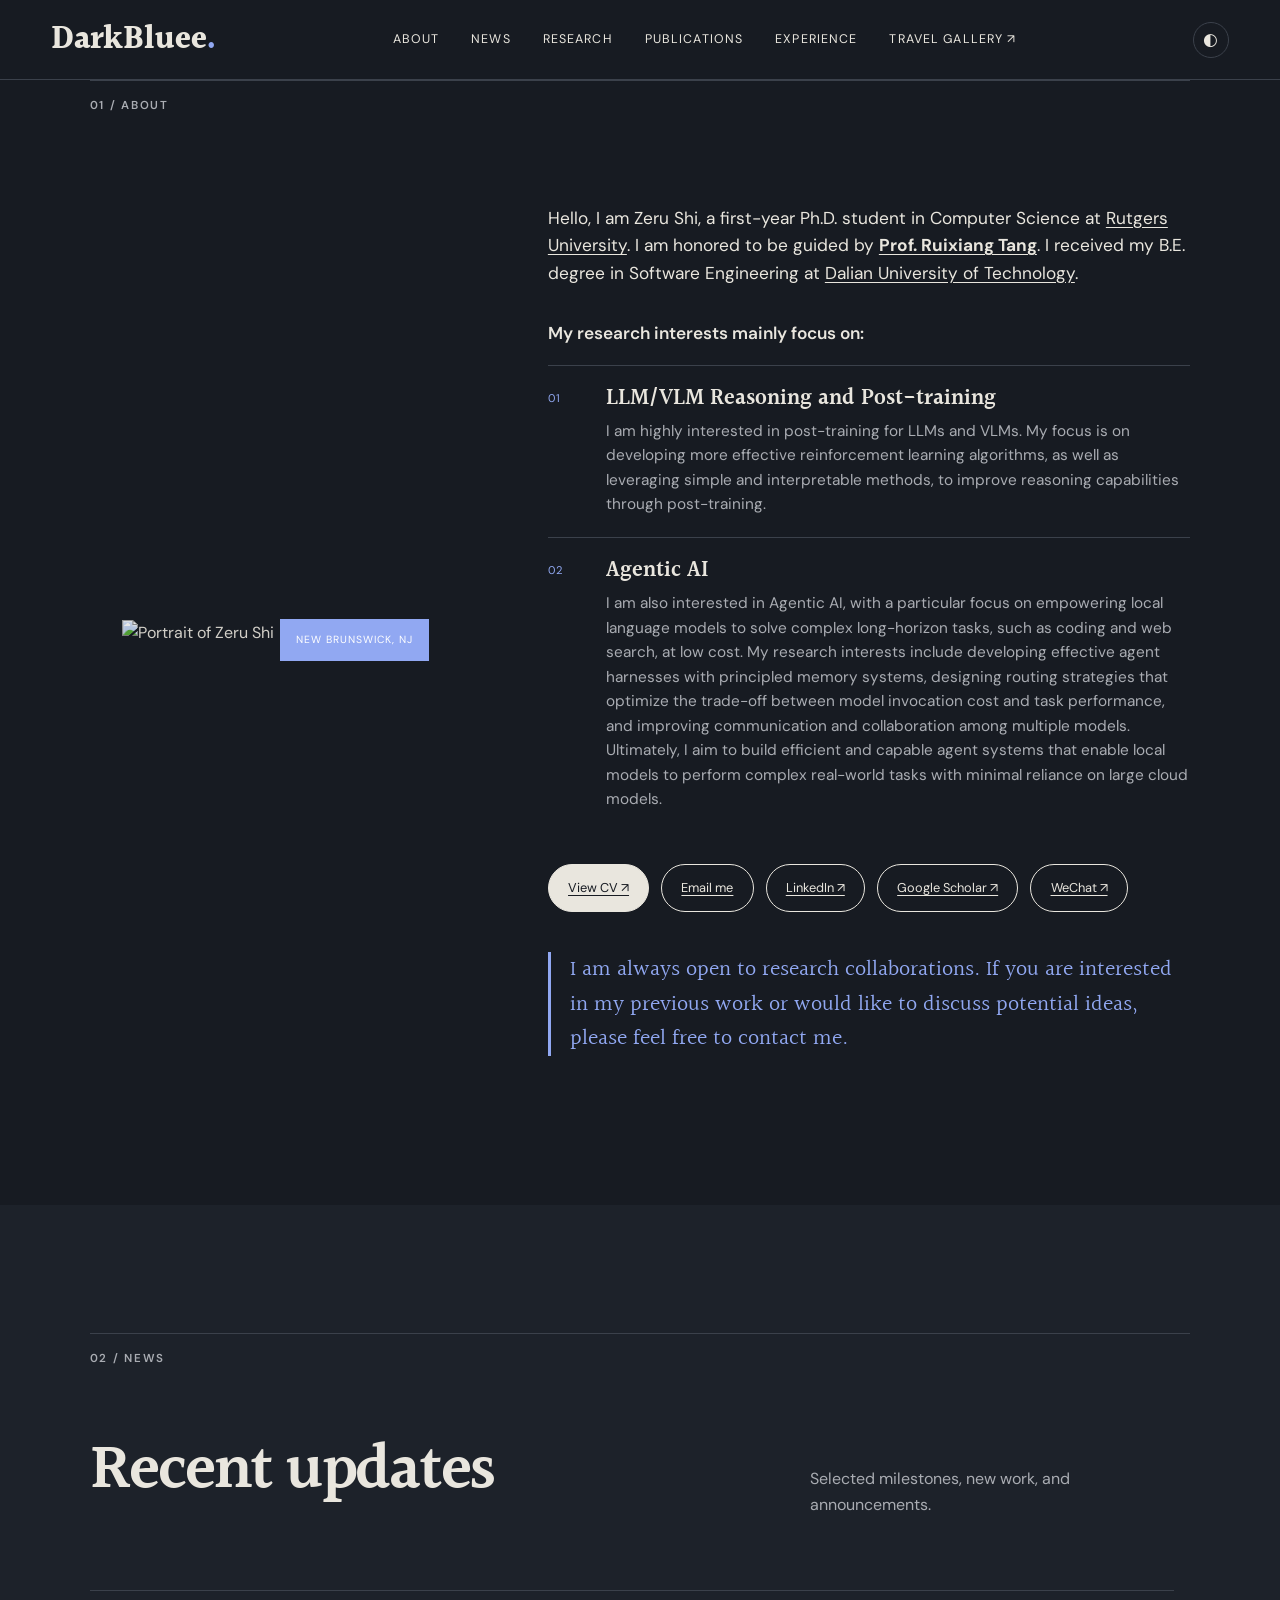
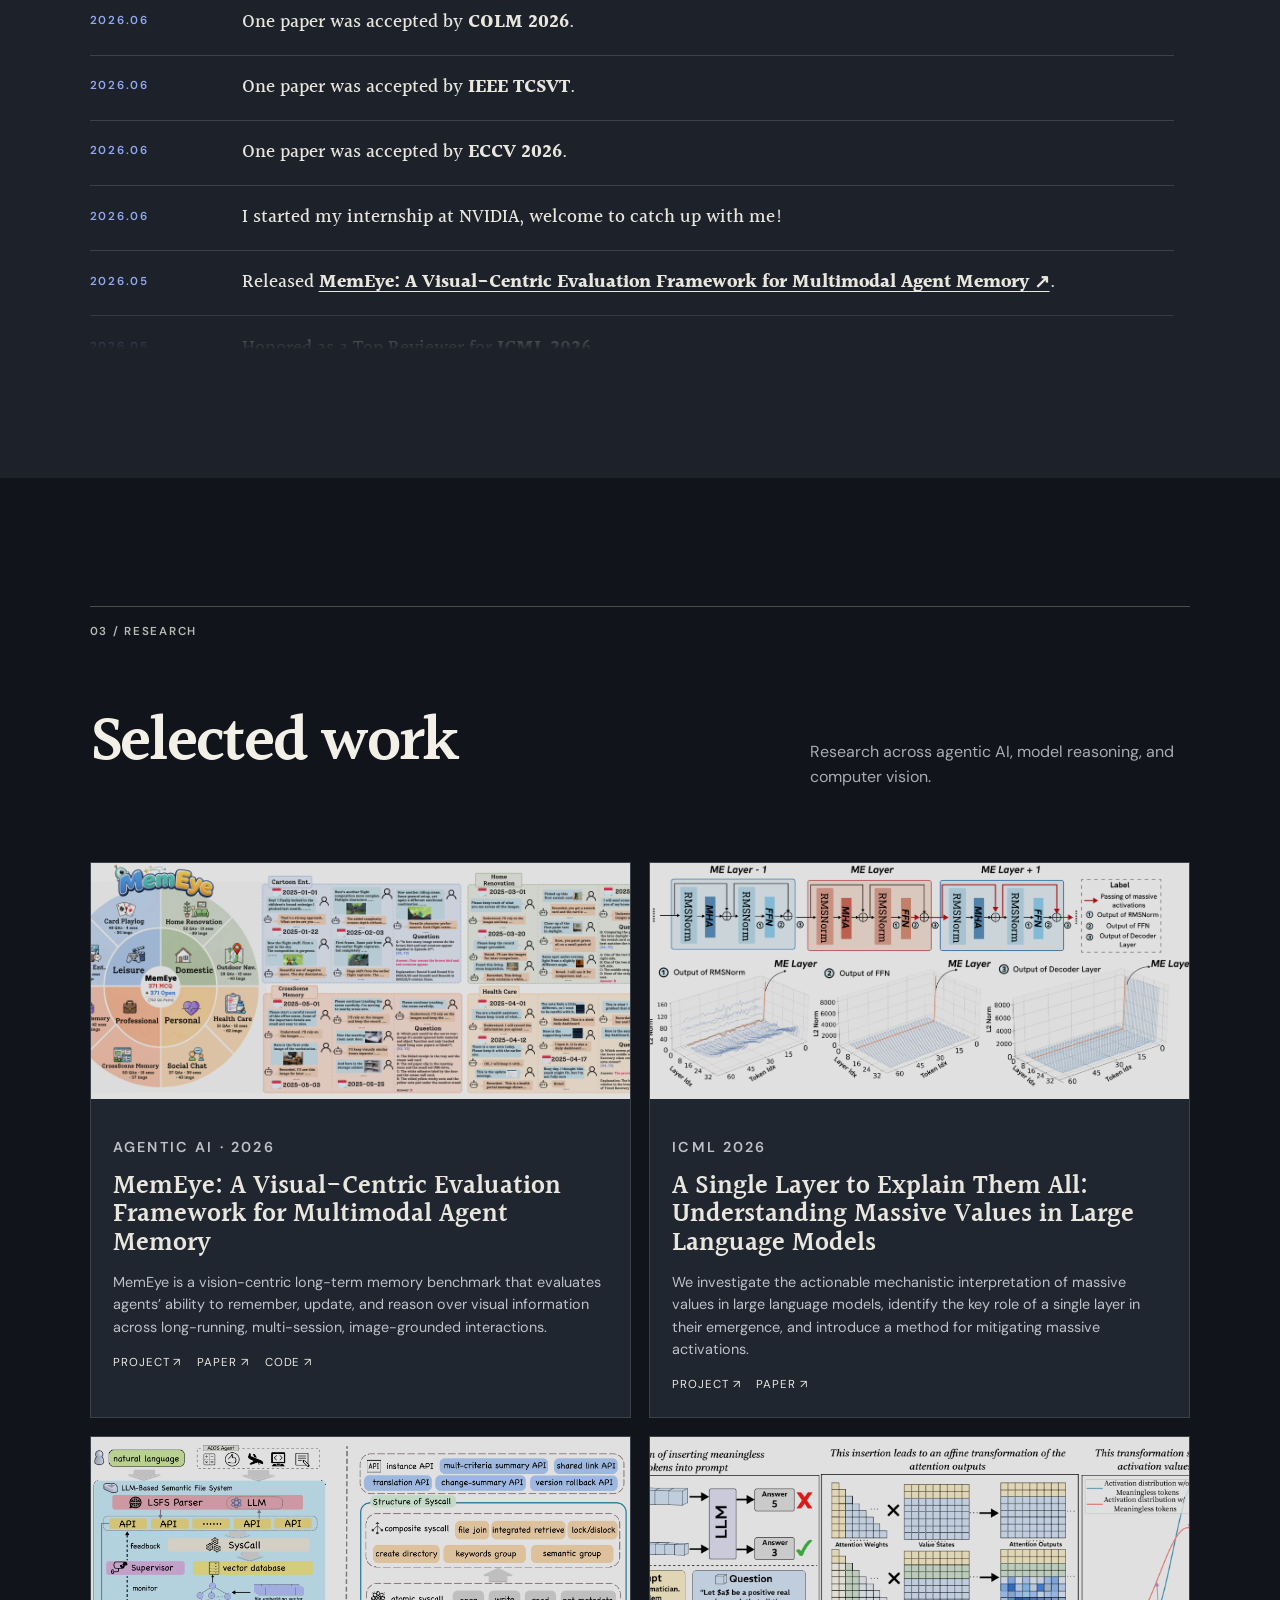
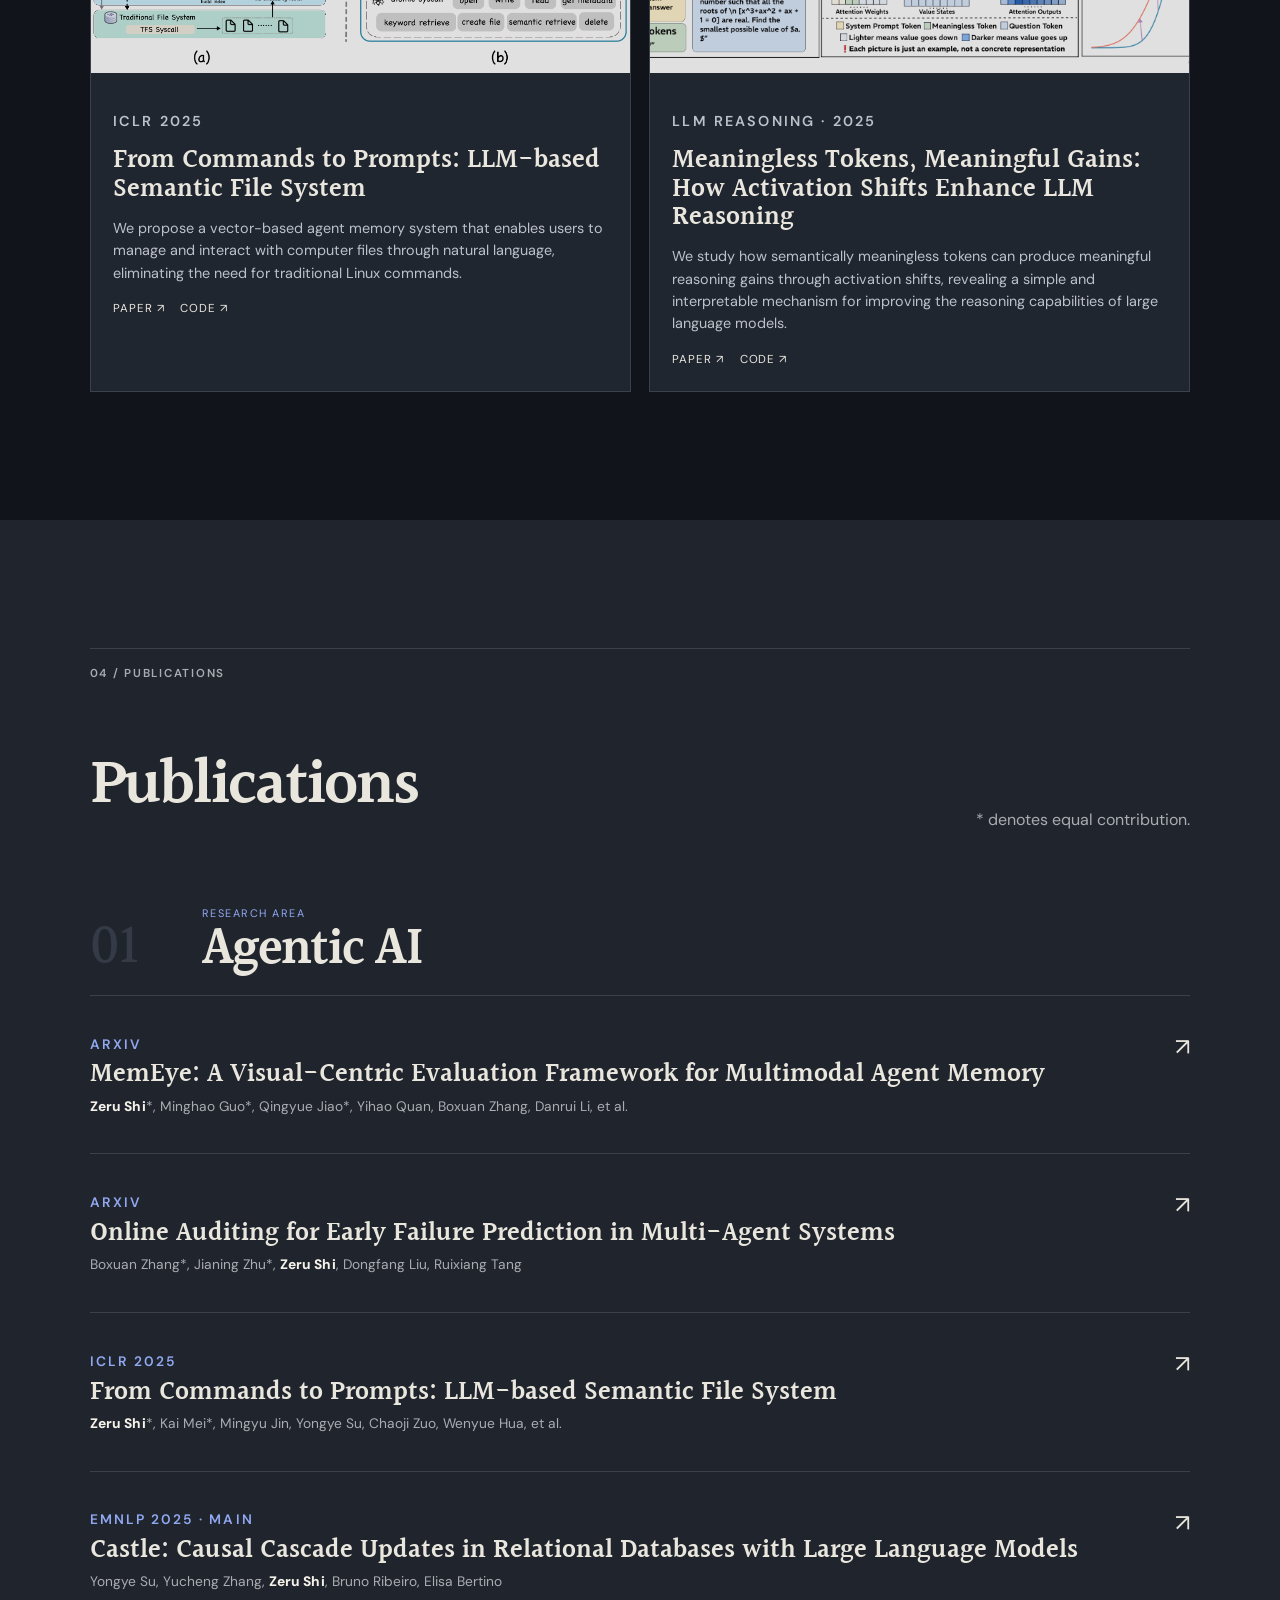
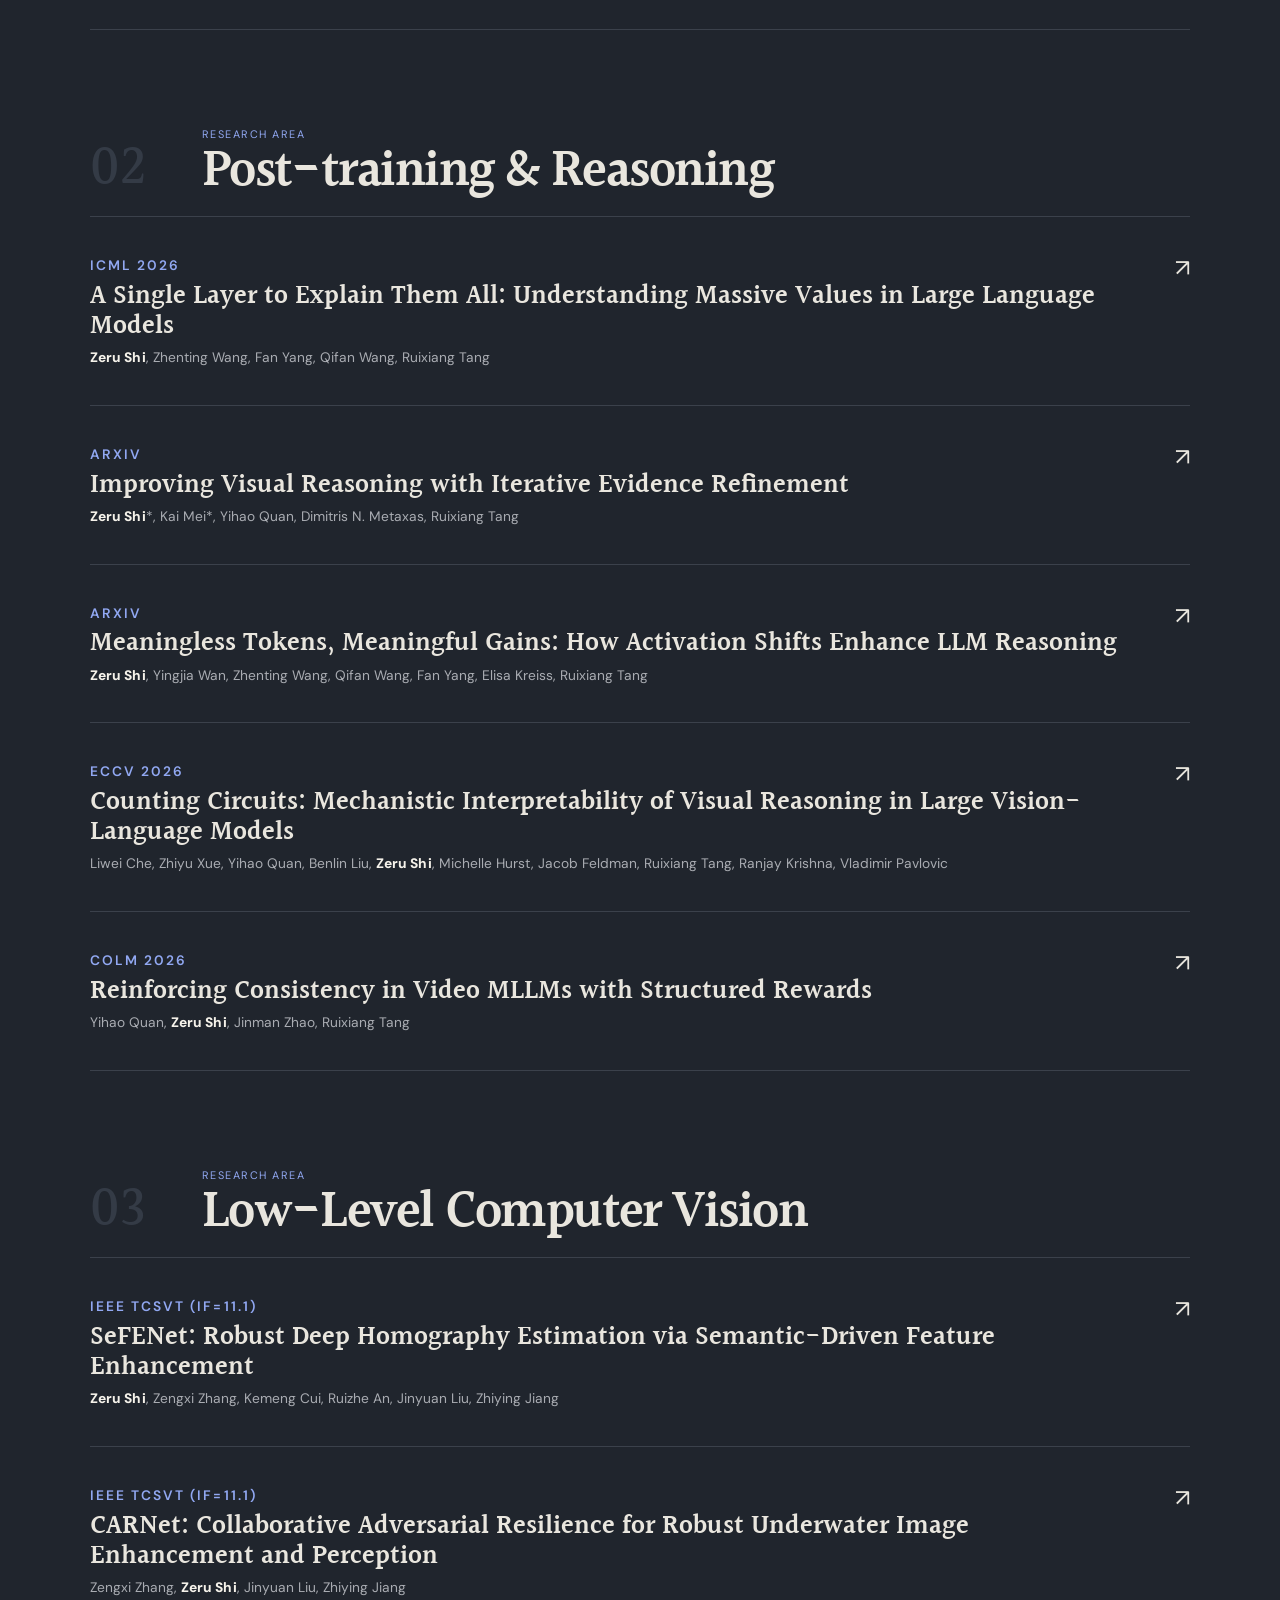
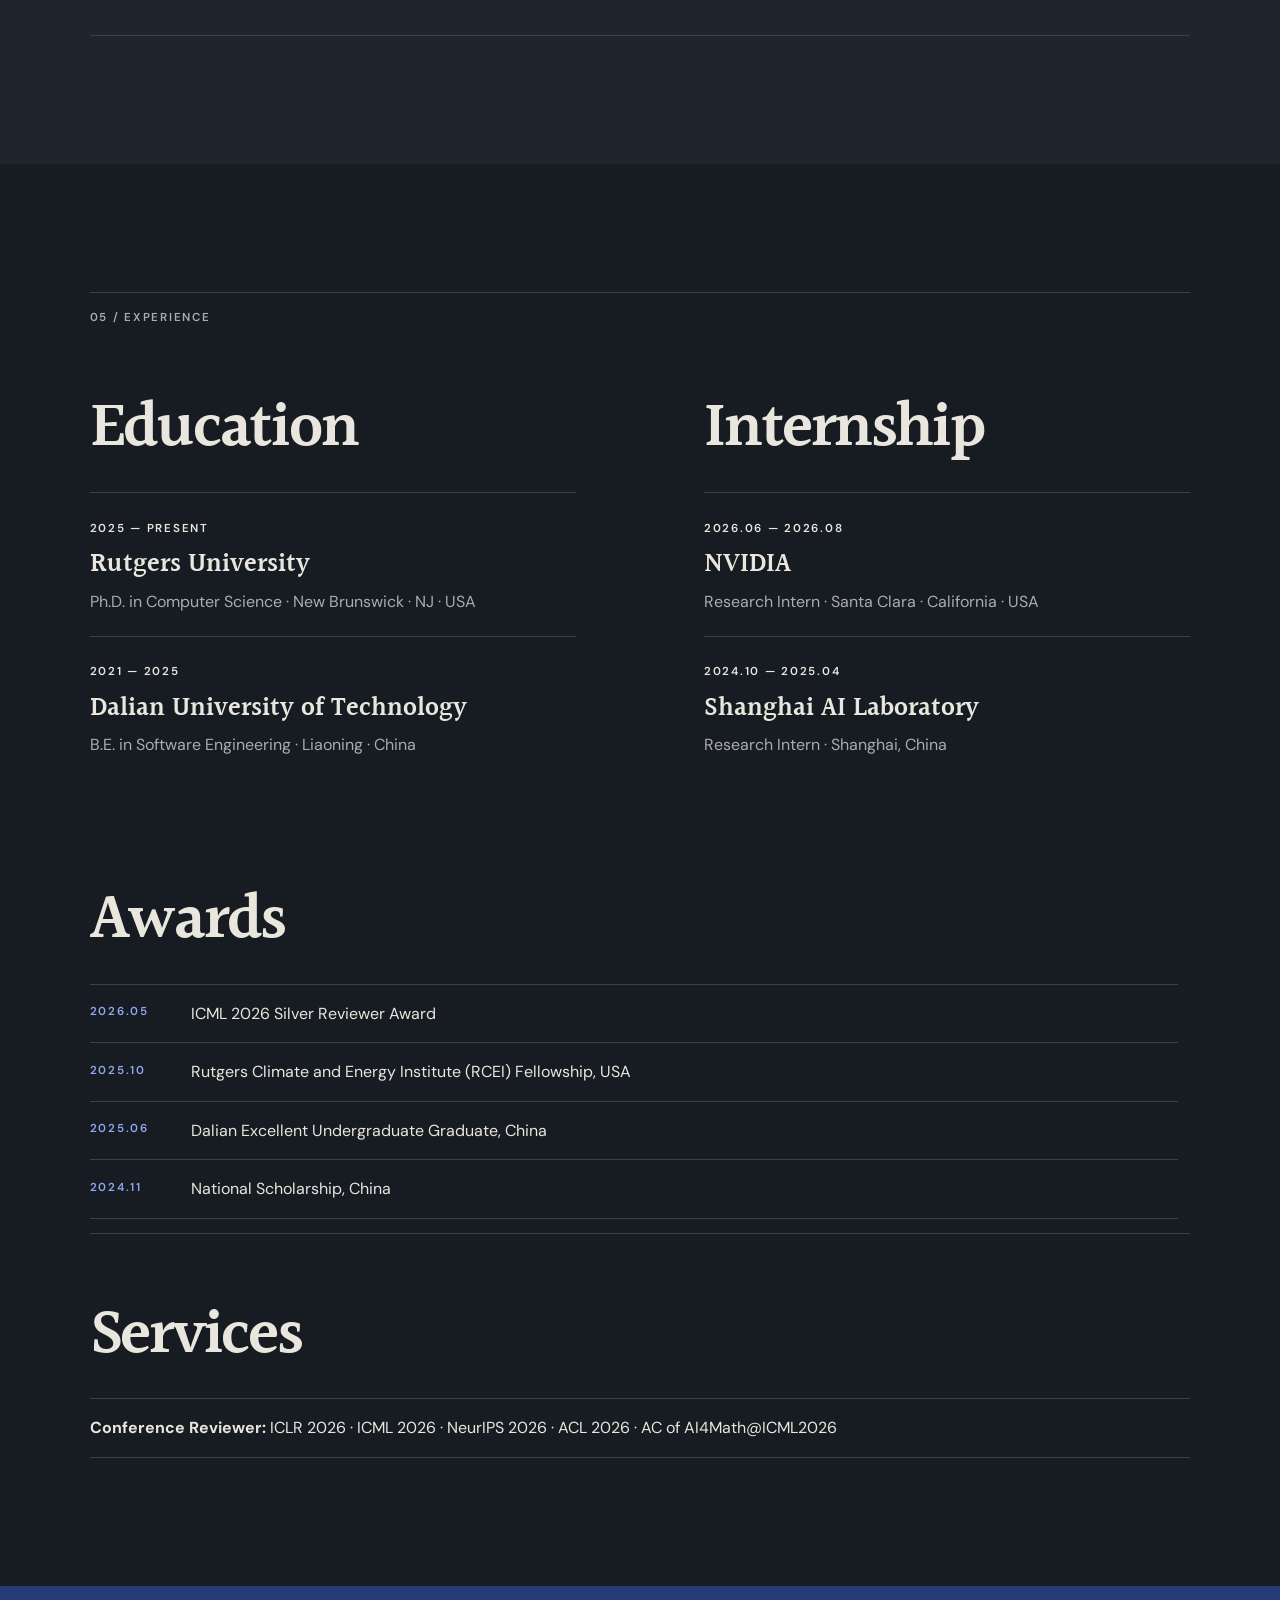
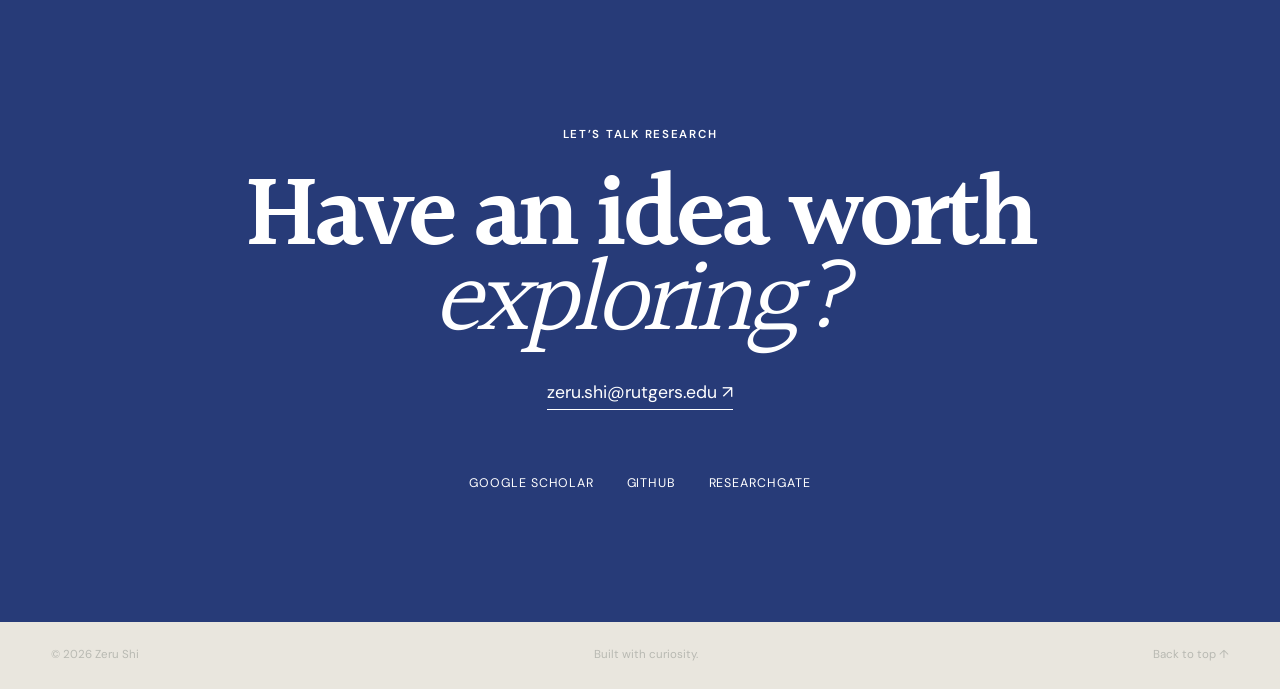
==== commit 3e154b99: "update" ====
--- a/index.html
+++ b/index.html
@@ -13,7 +13,7 @@
   <meta property="og:description" content="Research in LLM/VLM reasoning, post-training, and agentic AI.">
   <meta property="og:url" content="https://darkbluee.github.io/">
   <meta property="og:image" content="https://darkbluee.github.io/assets/profile/zeru-shi1.jpeg">
-  <script>try{if(localStorage.getItem('theme')==='dark')document.documentElement.dataset.theme='dark'}catch(e){}</script>
+  <script>try{const saved=localStorage.getItem('theme');const hour=new Date().getHours();if(saved==='dark'||(!saved&&(hour>=19||hour<7)))document.documentElement.dataset.theme='dark'}catch(e){}</script>
   <link rel="preconnect" href="https://fonts.googleapis.com">
   <link rel="preconnect" href="https://fonts.gstatic.com" crossorigin>
   <link href="https://fonts.googleapis.com/css2?family=DM+Sans:wght@400;500;600&family=Halant:wght@400;500;600;700&display=swap" rel="stylesheet">
@@ -51,7 +51,7 @@
               <div><h3>Agentic AI</h3><p>I am also interested in Agentic AI, with a particular focus on empowering local language models to solve complex long-horizon tasks, such as coding and web search, at low cost. My research interests include developing effective agent harnesses with principled memory systems, designing routing strategies that optimize the trade-off between model invocation cost and task performance, and improving communication and collaboration among multiple models. Ultimately, I aim to build efficient and capable agent systems that enable local models to perform complex real-world tasks with minimal reliance on large cloud models.</p></div>
             </article>
           </div>
-          <div class="about-actions"><a class="button primary" href="./assets/resume.pdf" target="_blank" rel="noopener">View CV ↗</a><a class="button" href="mailto:zeru.shi@rutgers.edu">Email me</a></div>
+          <div class="about-actions"><a class="button primary" href="./assets/resume.pdf" target="_blank" rel="noopener">View CV ↗</a><a class="button" href="mailto:zeru.shi@rutgers.edu">Email me</a><a class="button" href="https://www.linkedin.com/in/zeru-shi-1509912b8/" target="_blank" rel="noopener">LinkedIn ↗</a><a class="button" href="https://scholar.google.com/citations?hl=zh-CN&amp;user=h8nh6CEAAAAJ" target="_blank" rel="noopener">Google Scholar ↗</a><a class="button" href="./assets/profile/wechat.jpg" target="_blank" rel="noopener">WeChat ↗</a></div>
           <p class="open-note">I am always open to research collaborations. If you are interested in my previous work or would like to discuss potential ideas, please feel free to contact me.</p>
         </div>
       </div>
@@ -64,6 +64,7 @@
         <article><time>2026.06</time><p>One paper was accepted by <strong>COLM 2026</strong>.</p></article>
         <article><time>2026.06</time><p>One paper was accepted by <strong>IEEE TCSVT</strong>.</p></article>
         <article><time>2026.06</time><p>One paper was accepted by <strong>ECCV 2026</strong>.</p></article>
+        <article><time>2026.06</time><p>I started my internship at NVIDIA, welcome to catch up with me!</p></article>
         <article><time>2026.05</time><p>Released <a href="https://arxiv.org/abs/2605.15128" target="_blank" rel="noopener"><strong>MemEye: A Visual-Centric Evaluation Framework for Multimodal Agent Memory ↗</strong></a>.</p></article>
         <article><time>2026.05</time><p>Honored as a Top Reviewer for <strong>ICML 2026</strong>.</p></article>
         <article><time>2026.04</time><p>One first-author paper was accepted by <strong>ICML 2026</strong>.</p></article>
@@ -132,6 +133,6 @@
     <section class="contact section-pad reveal"><p class="eyebrow">LET’S TALK RESEARCH</p><h2>Have an idea worth<br><em>exploring?</em></h2><a href="mailto:zeru.shi@rutgers.edu">zeru.shi@rutgers.edu ↗</a><div class="socials"><a href="https://scholar.google.com/citations?hl=zh-CN&user=h8nh6CEAAAAJ" target="_blank" rel="noopener">Google Scholar</a><a href="https://github.com/vanpe20" target="_blank" rel="noopener">GitHub</a><a href="https://www.researchgate.net/profile/Zeru-Shi" target="_blank" rel="noopener">ResearchGate</a></div></section>
   </main>
   <footer><span>© 2026 Zeru Shi</span><span>Built with curiosity.</span><a href="#top">Back to top ↑</a></footer>
-  <script src="./script.js"></script>
+  <script src="./script.js?v=2"></script>
 </body>
 </html>
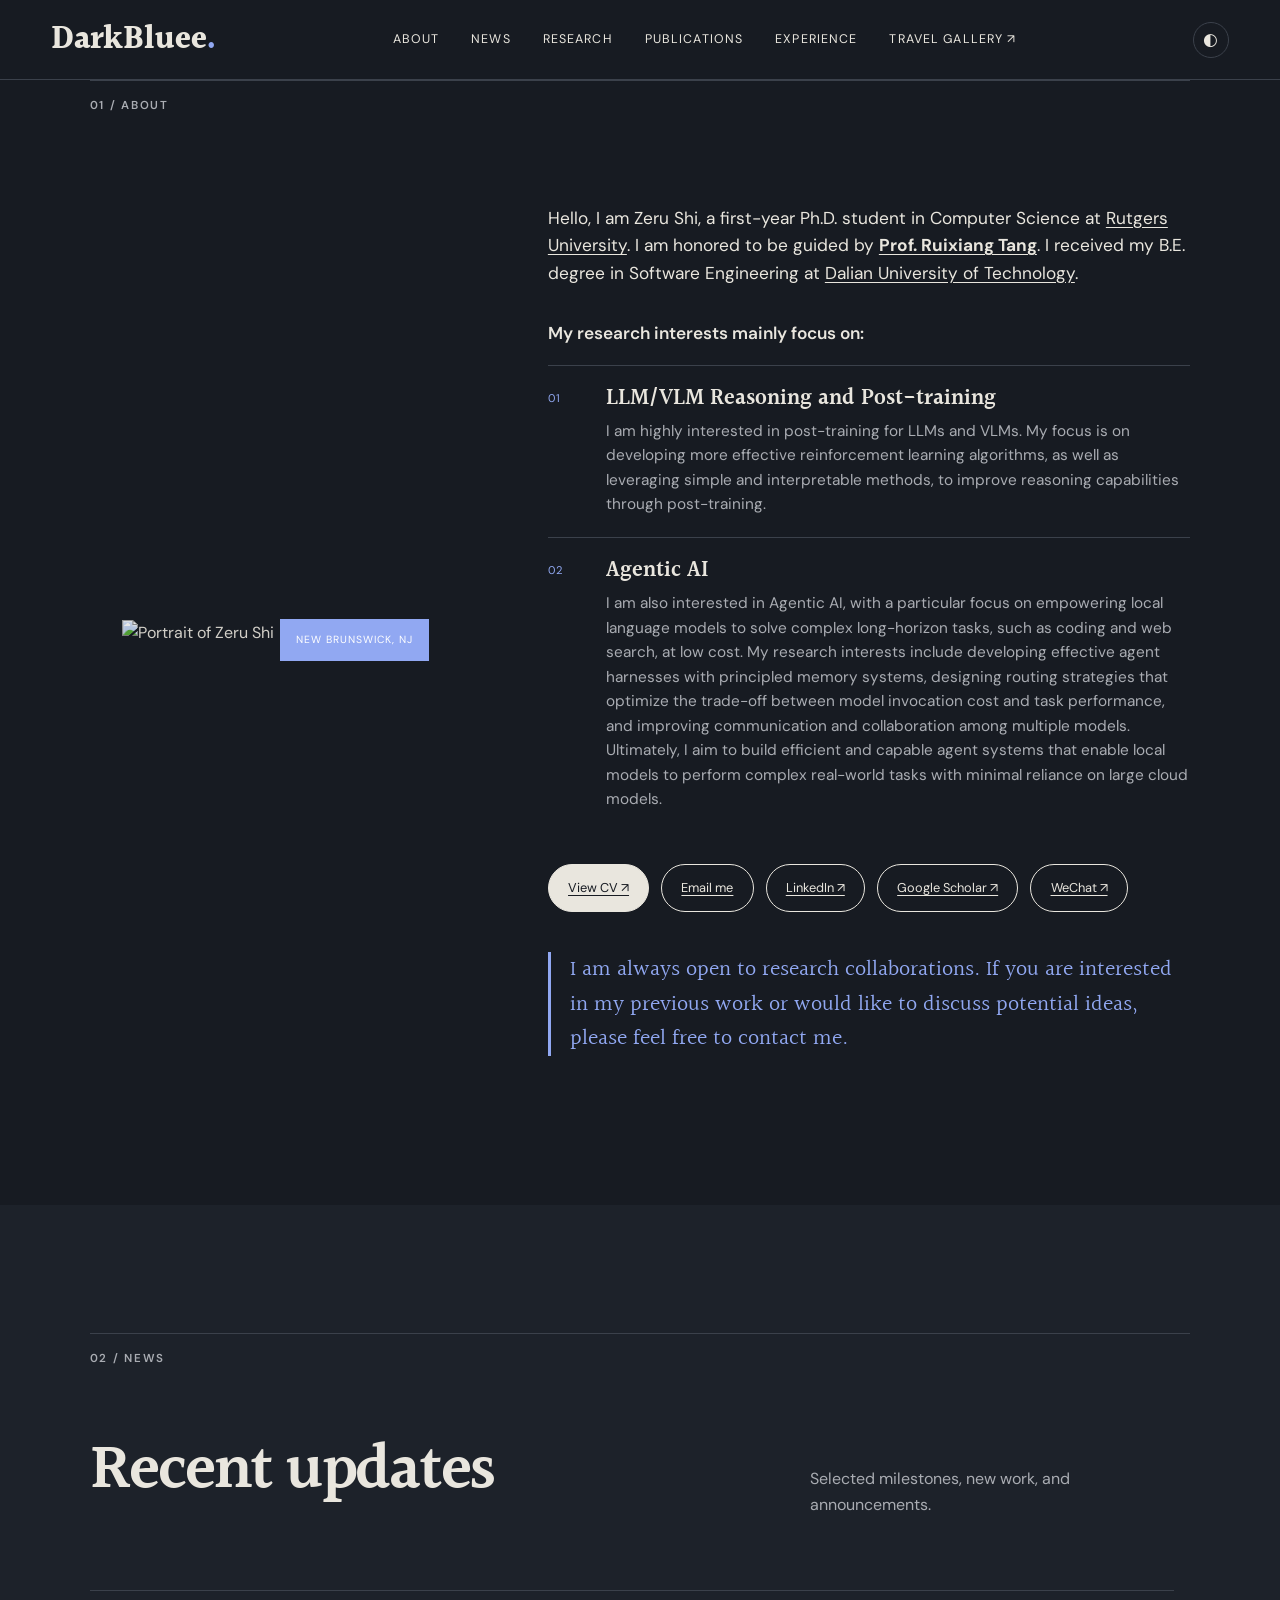
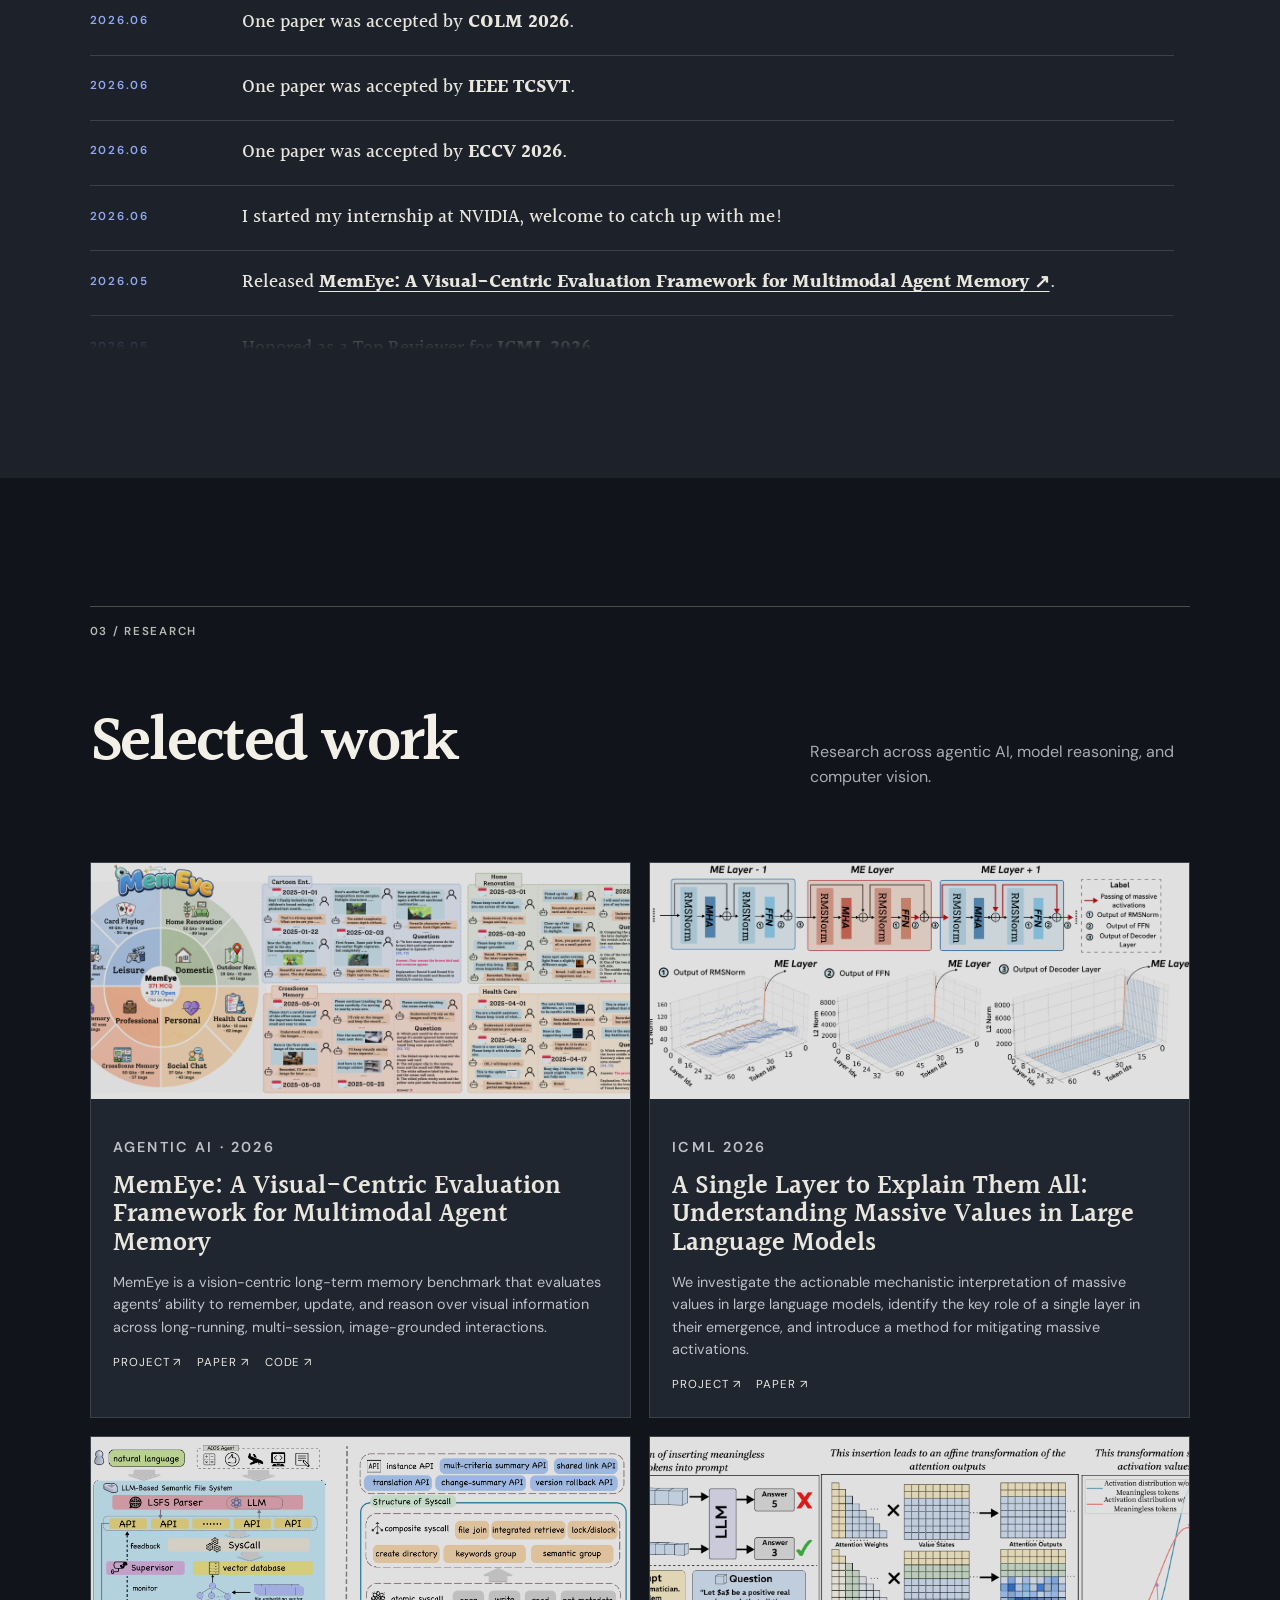
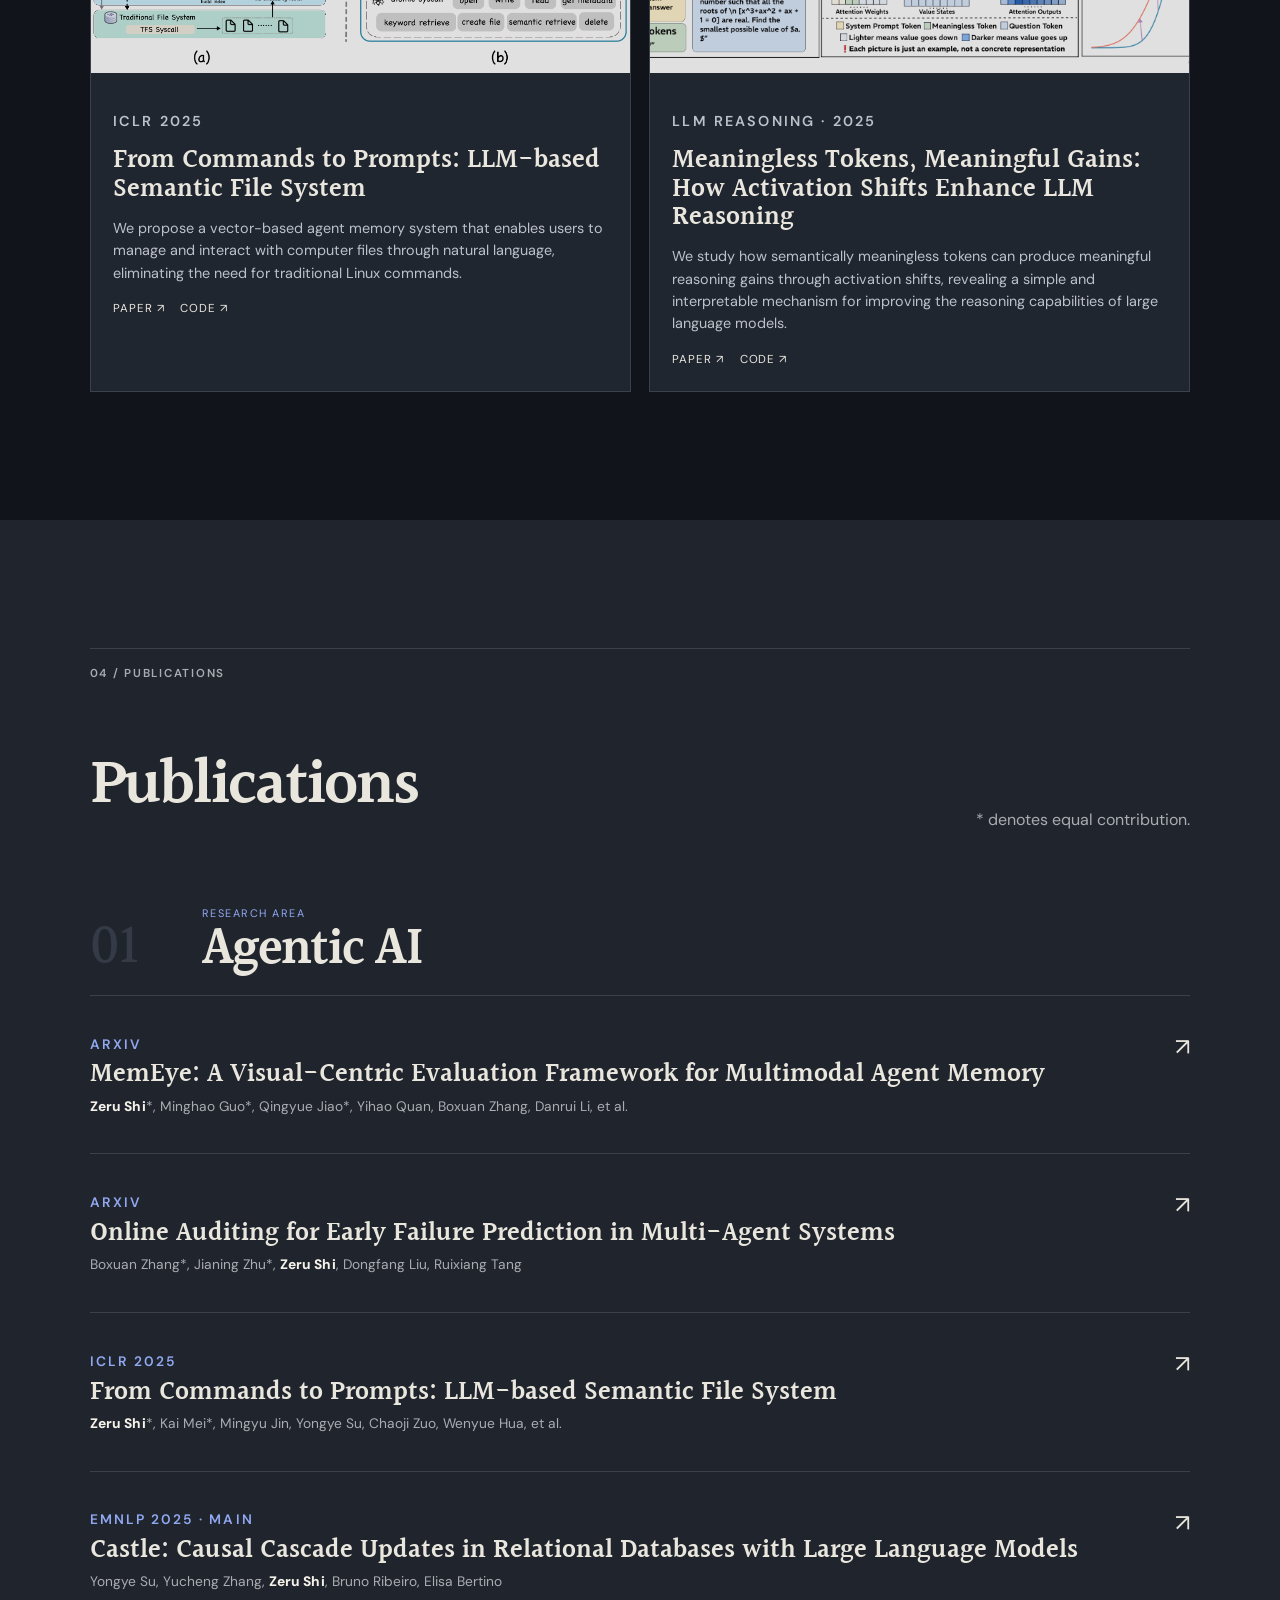
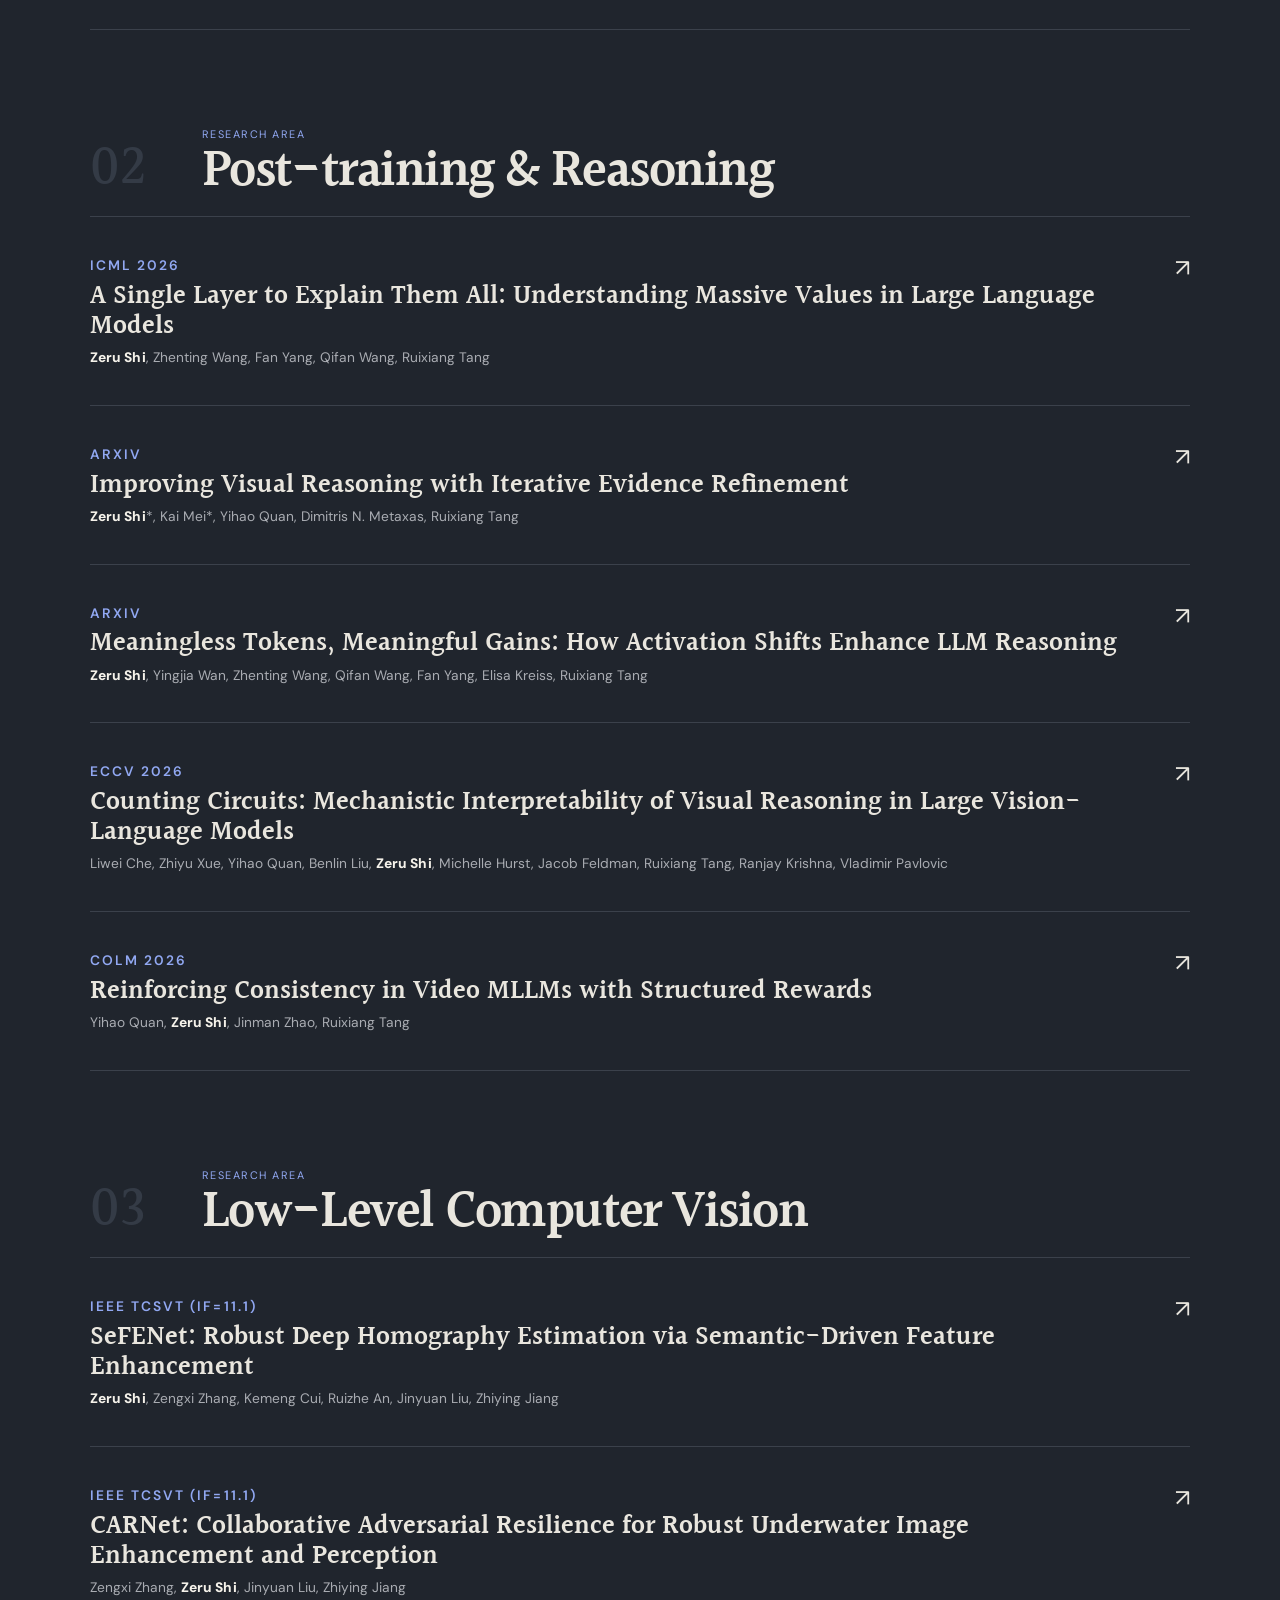
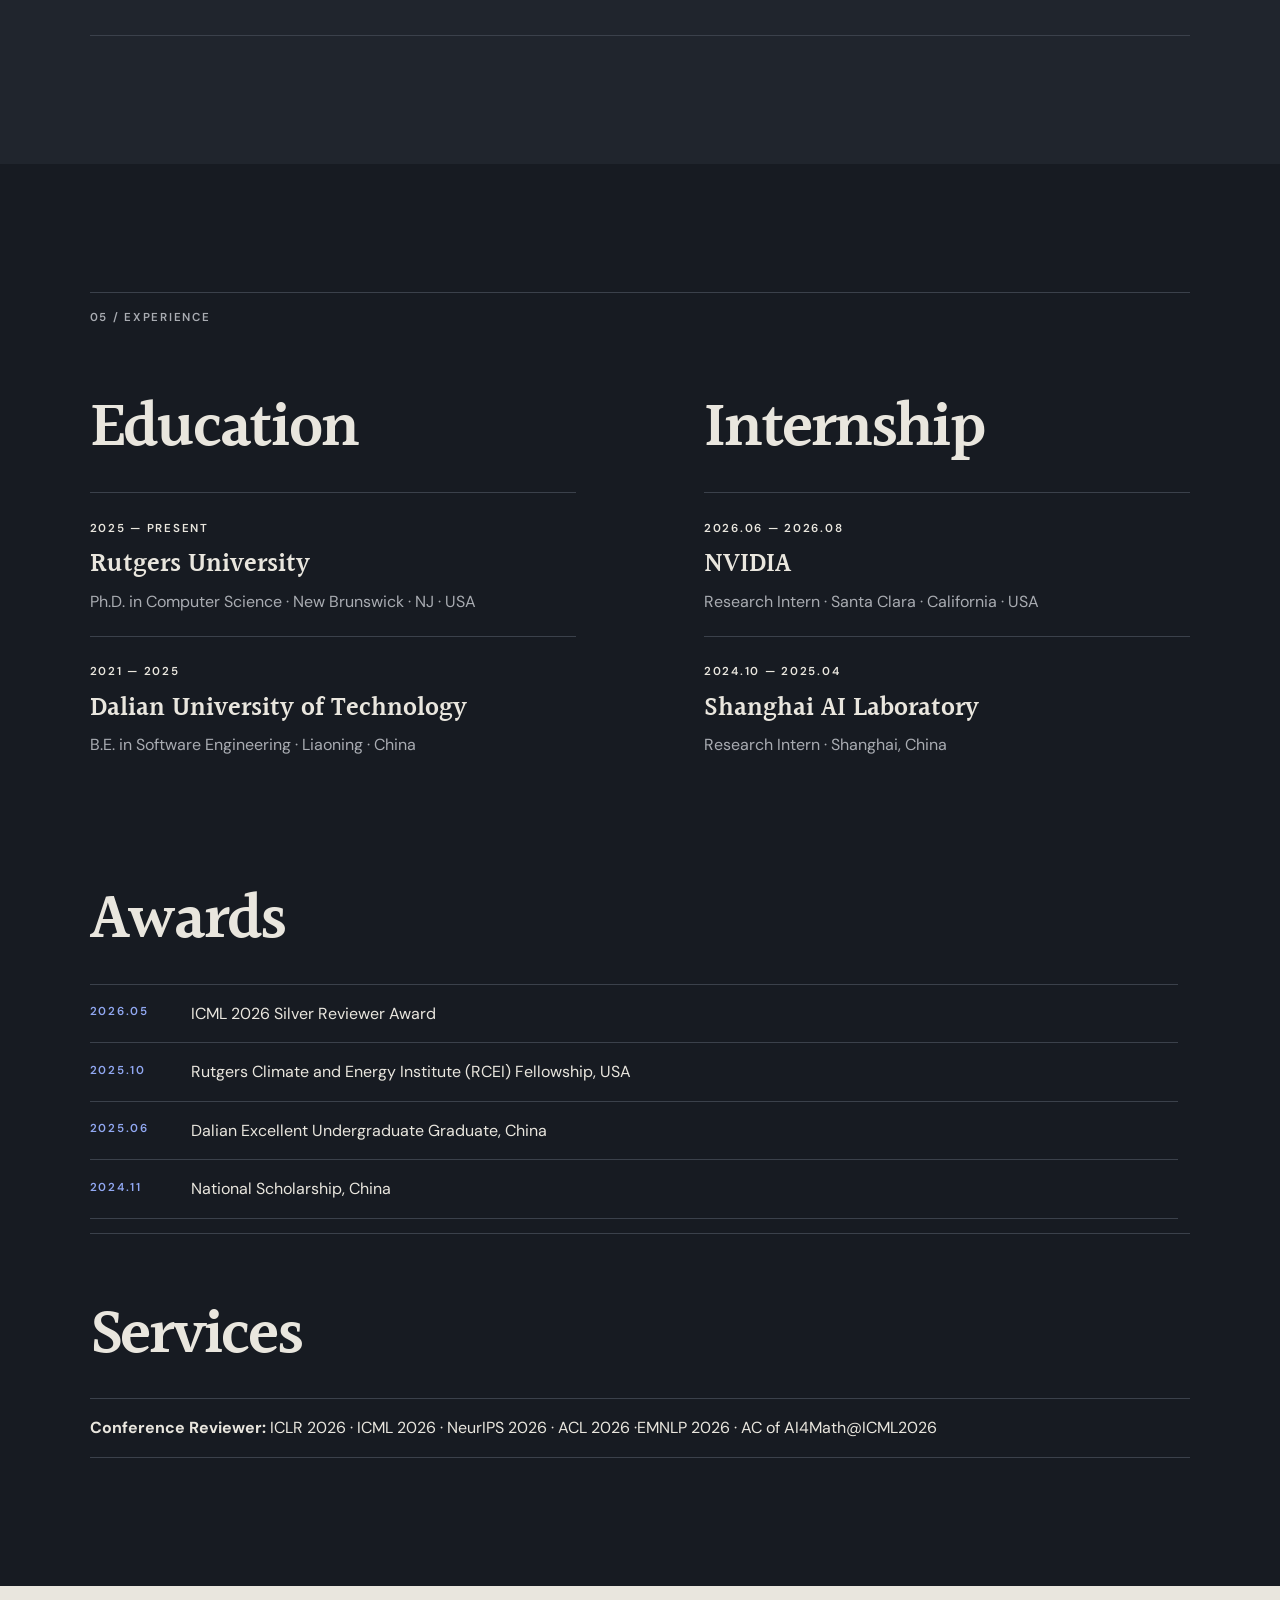
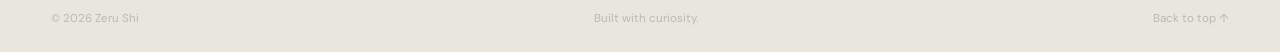
==== commit 9b3d1468: "update" ====
--- a/index.html
+++ b/index.html
@@ -125,12 +125,11 @@
           <article><time>2023.09</time><p>Special Scholarship of NOK Corporation, Japan</p></article>
         </div></section>
         <section class="service-panel"><h2>Services</h2><div class="service-list">
-          <article><p><strong>Conference Reviewer:</strong> ICLR 2026 · ICML 2026 · NeurIPS 2026 · ACL 2026 · AC of AI4Math@ICML2026</p></article>
+          <article><p><strong>Conference Reviewer:</strong> ICLR 2026 · ICML 2026 · NeurIPS 2026 · ACL 2026 ·EMNLP 2026 · AC of AI4Math@ICML2026</p></article>
         </div></section>
       </div>
     </section>
 
-    <section class="contact section-pad reveal"><p class="eyebrow">LET’S TALK RESEARCH</p><h2>Have an idea worth<br><em>exploring?</em></h2><a href="mailto:zeru.shi@rutgers.edu">zeru.shi@rutgers.edu ↗</a><div class="socials"><a href="https://scholar.google.com/citations?hl=zh-CN&user=h8nh6CEAAAAJ" target="_blank" rel="noopener">Google Scholar</a><a href="https://github.com/vanpe20" target="_blank" rel="noopener">GitHub</a><a href="https://www.researchgate.net/profile/Zeru-Shi" target="_blank" rel="noopener">ResearchGate</a></div></section>
   </main>
   <footer><span>© 2026 Zeru Shi</span><span>Built with curiosity.</span><a href="#top">Back to top ↑</a></footer>
   <script src="./script.js?v=2"></script>
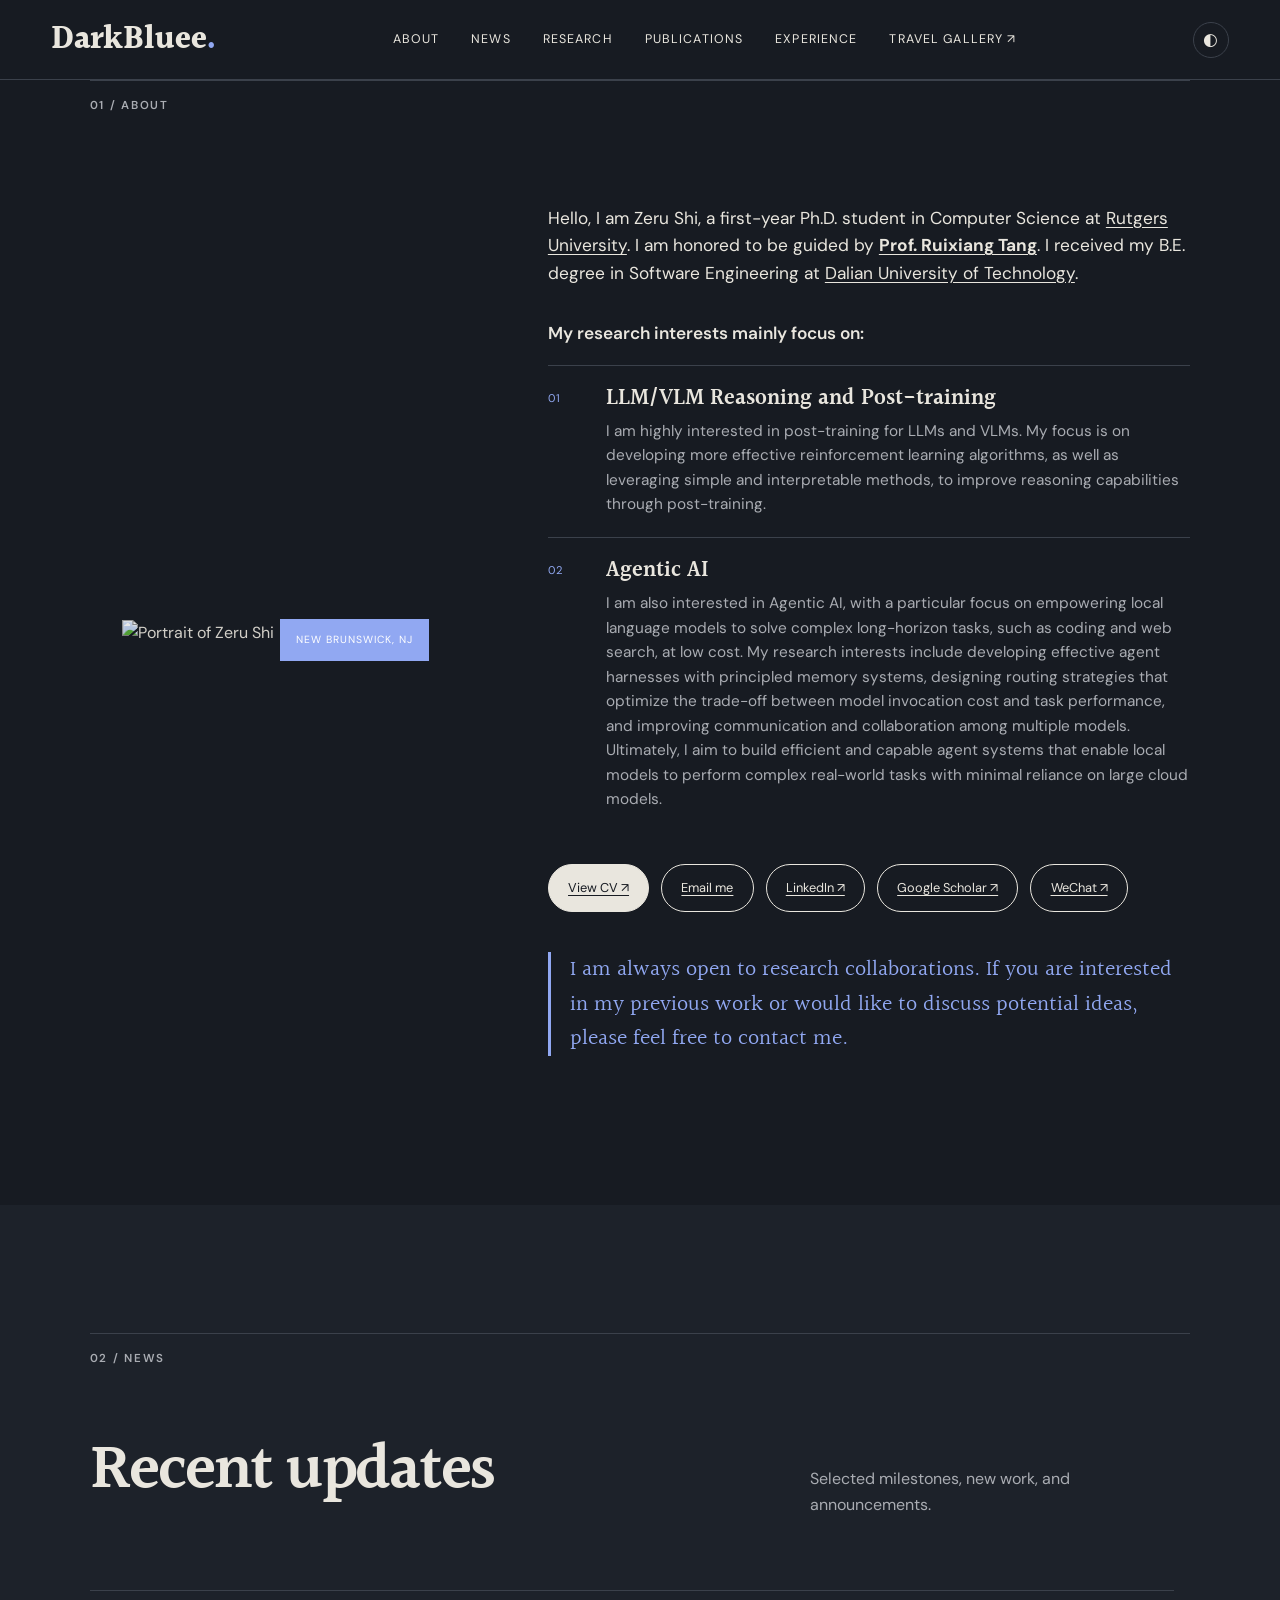
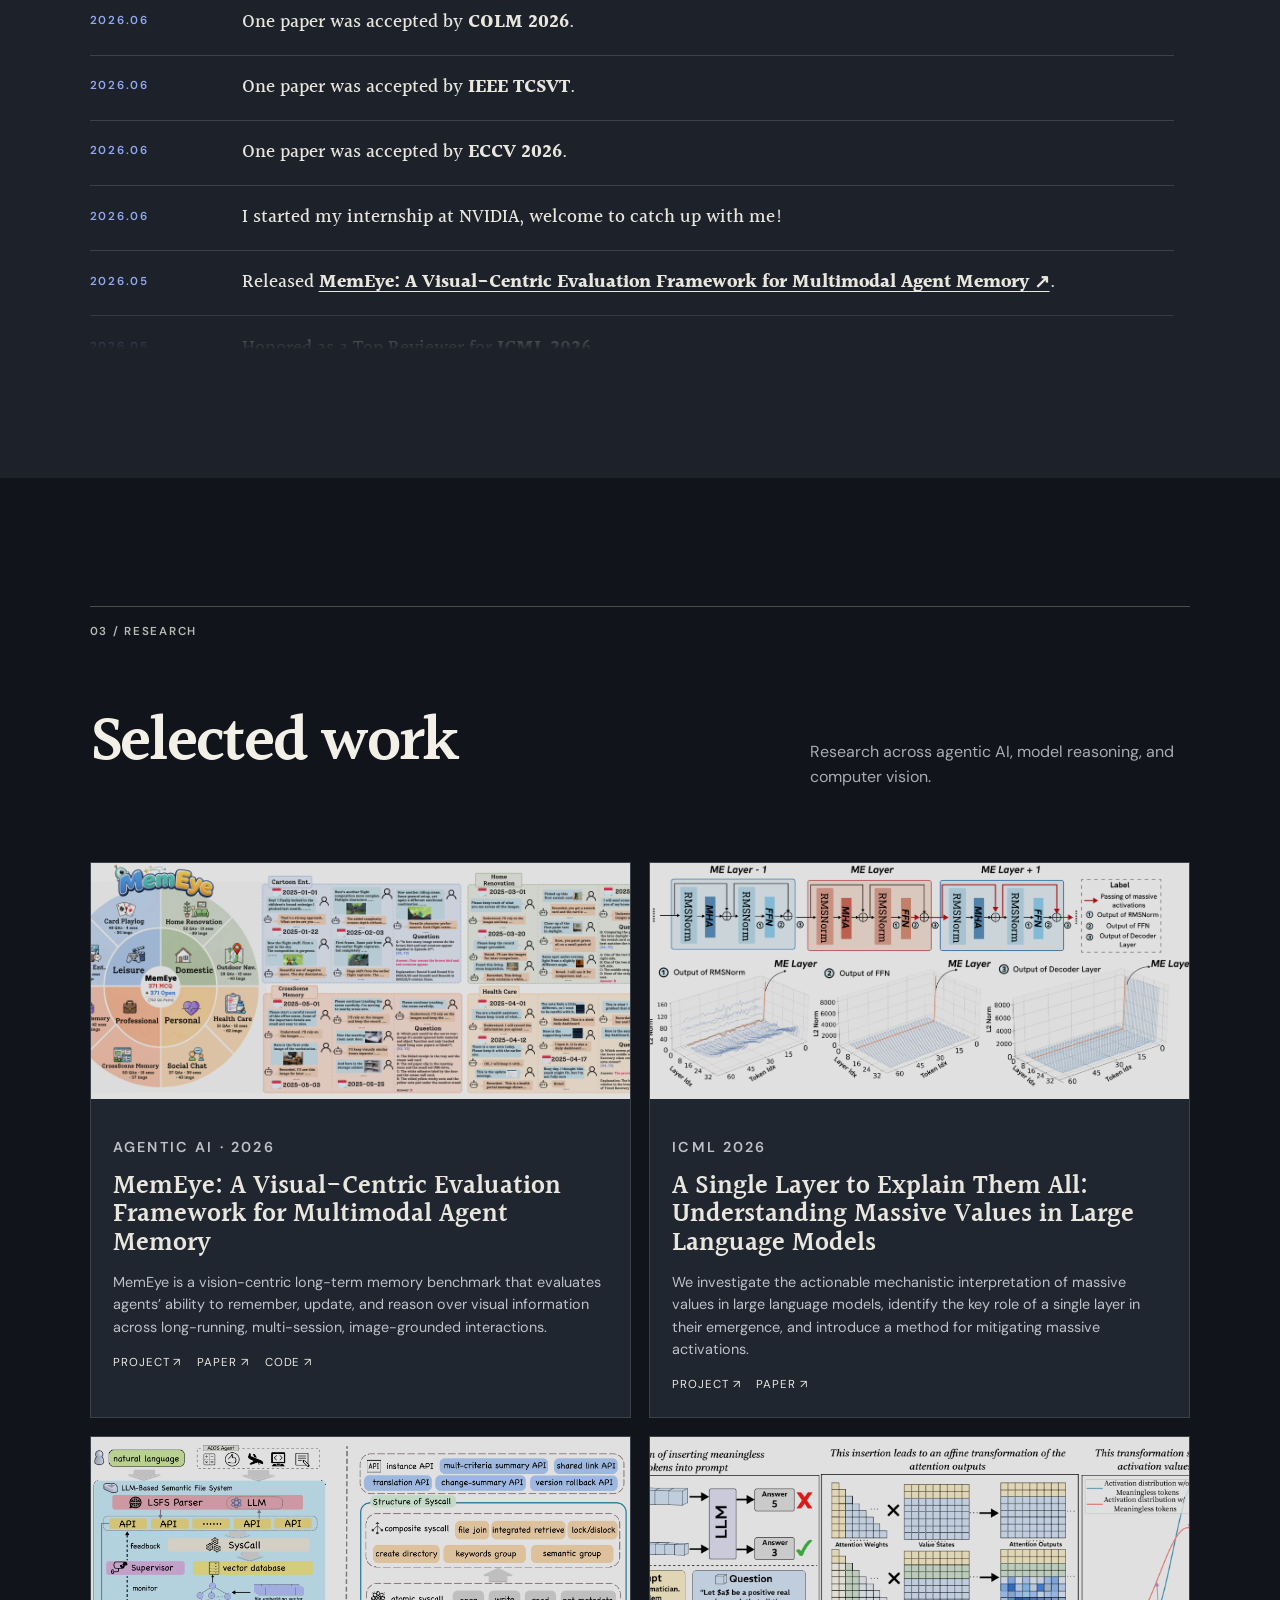
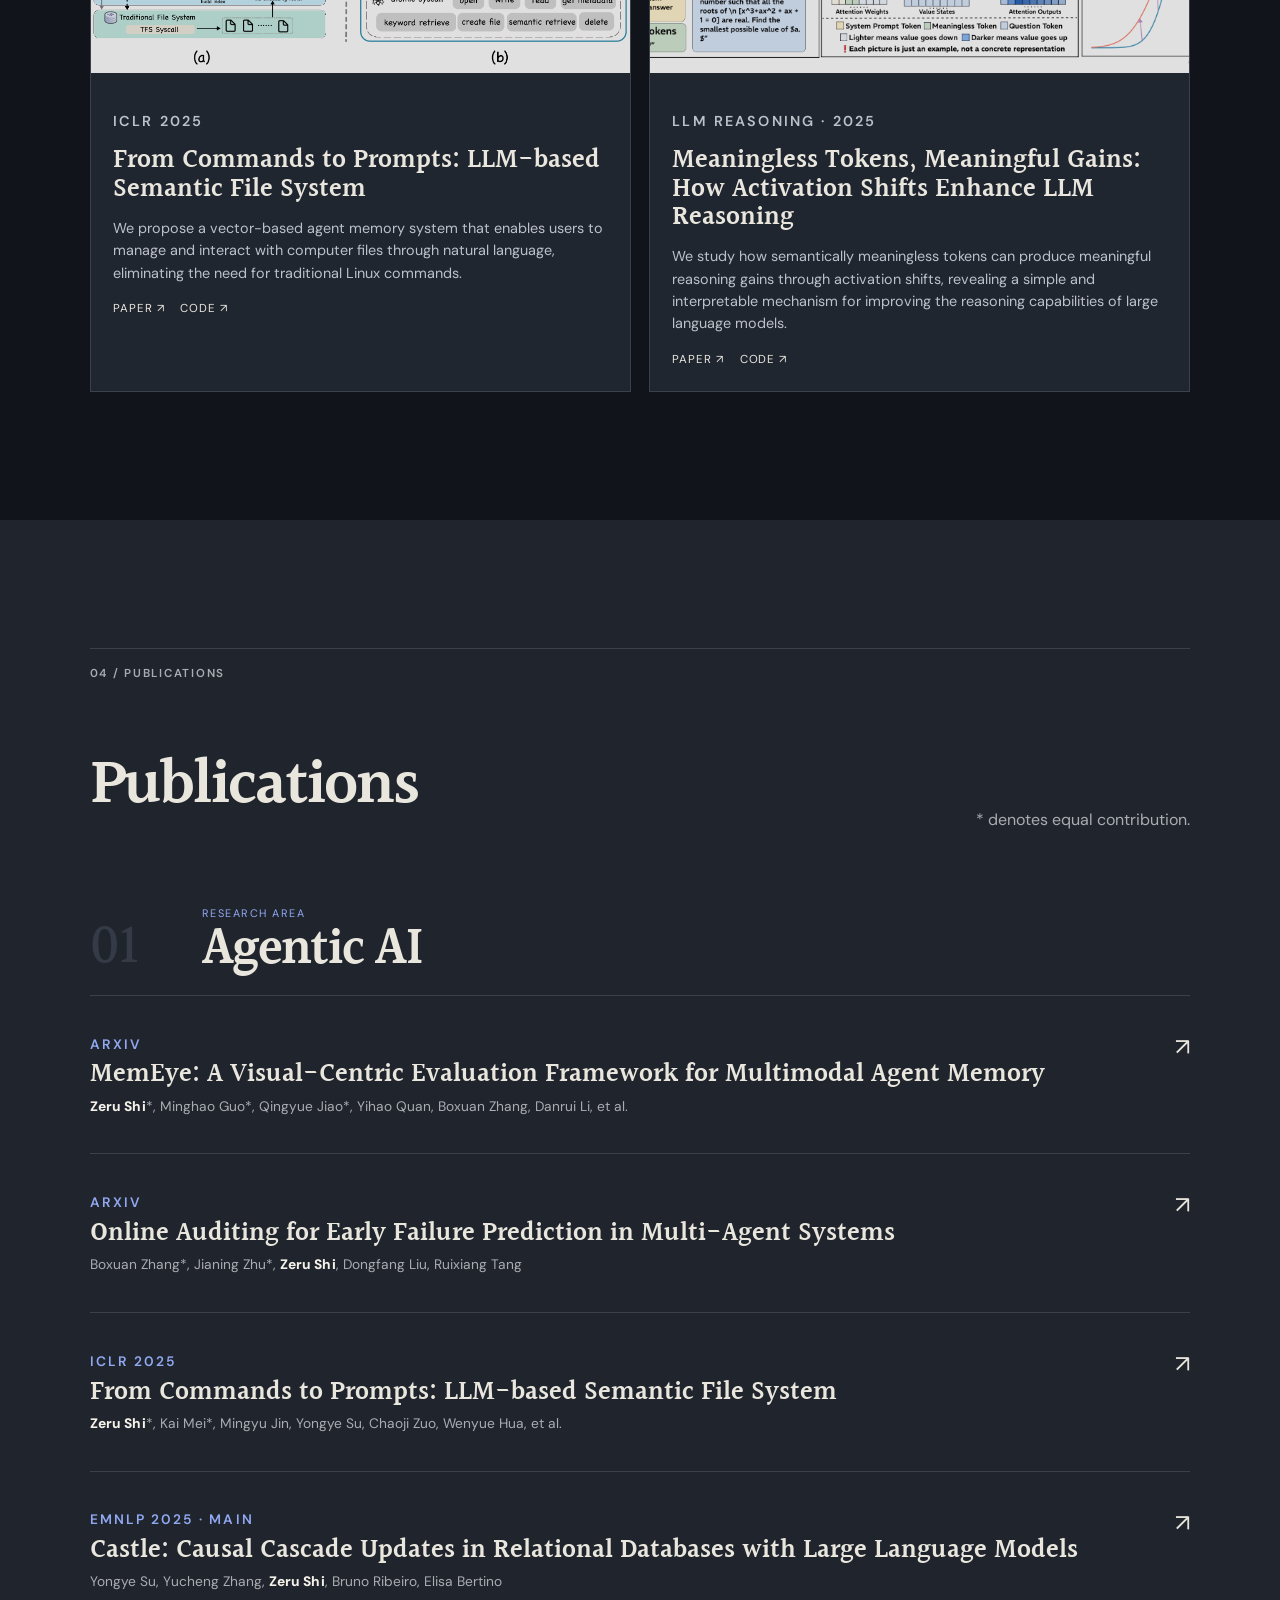
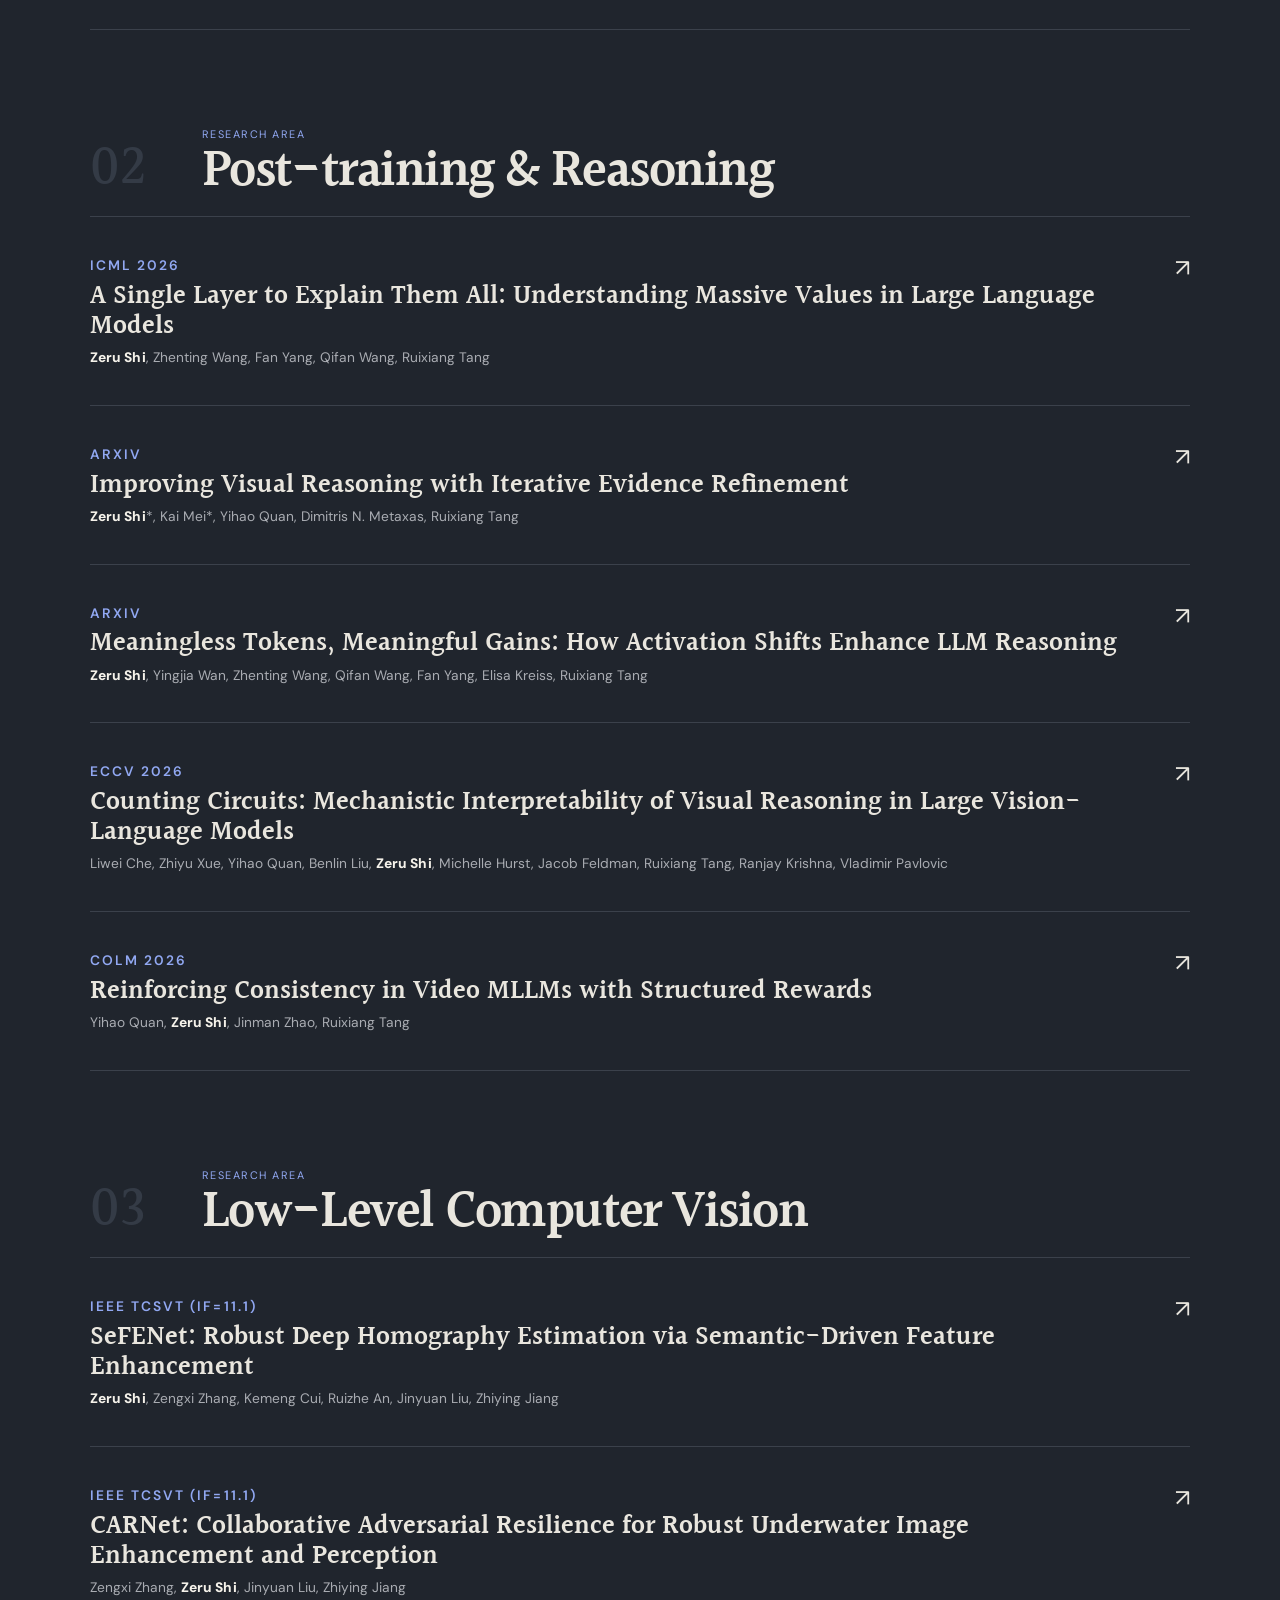
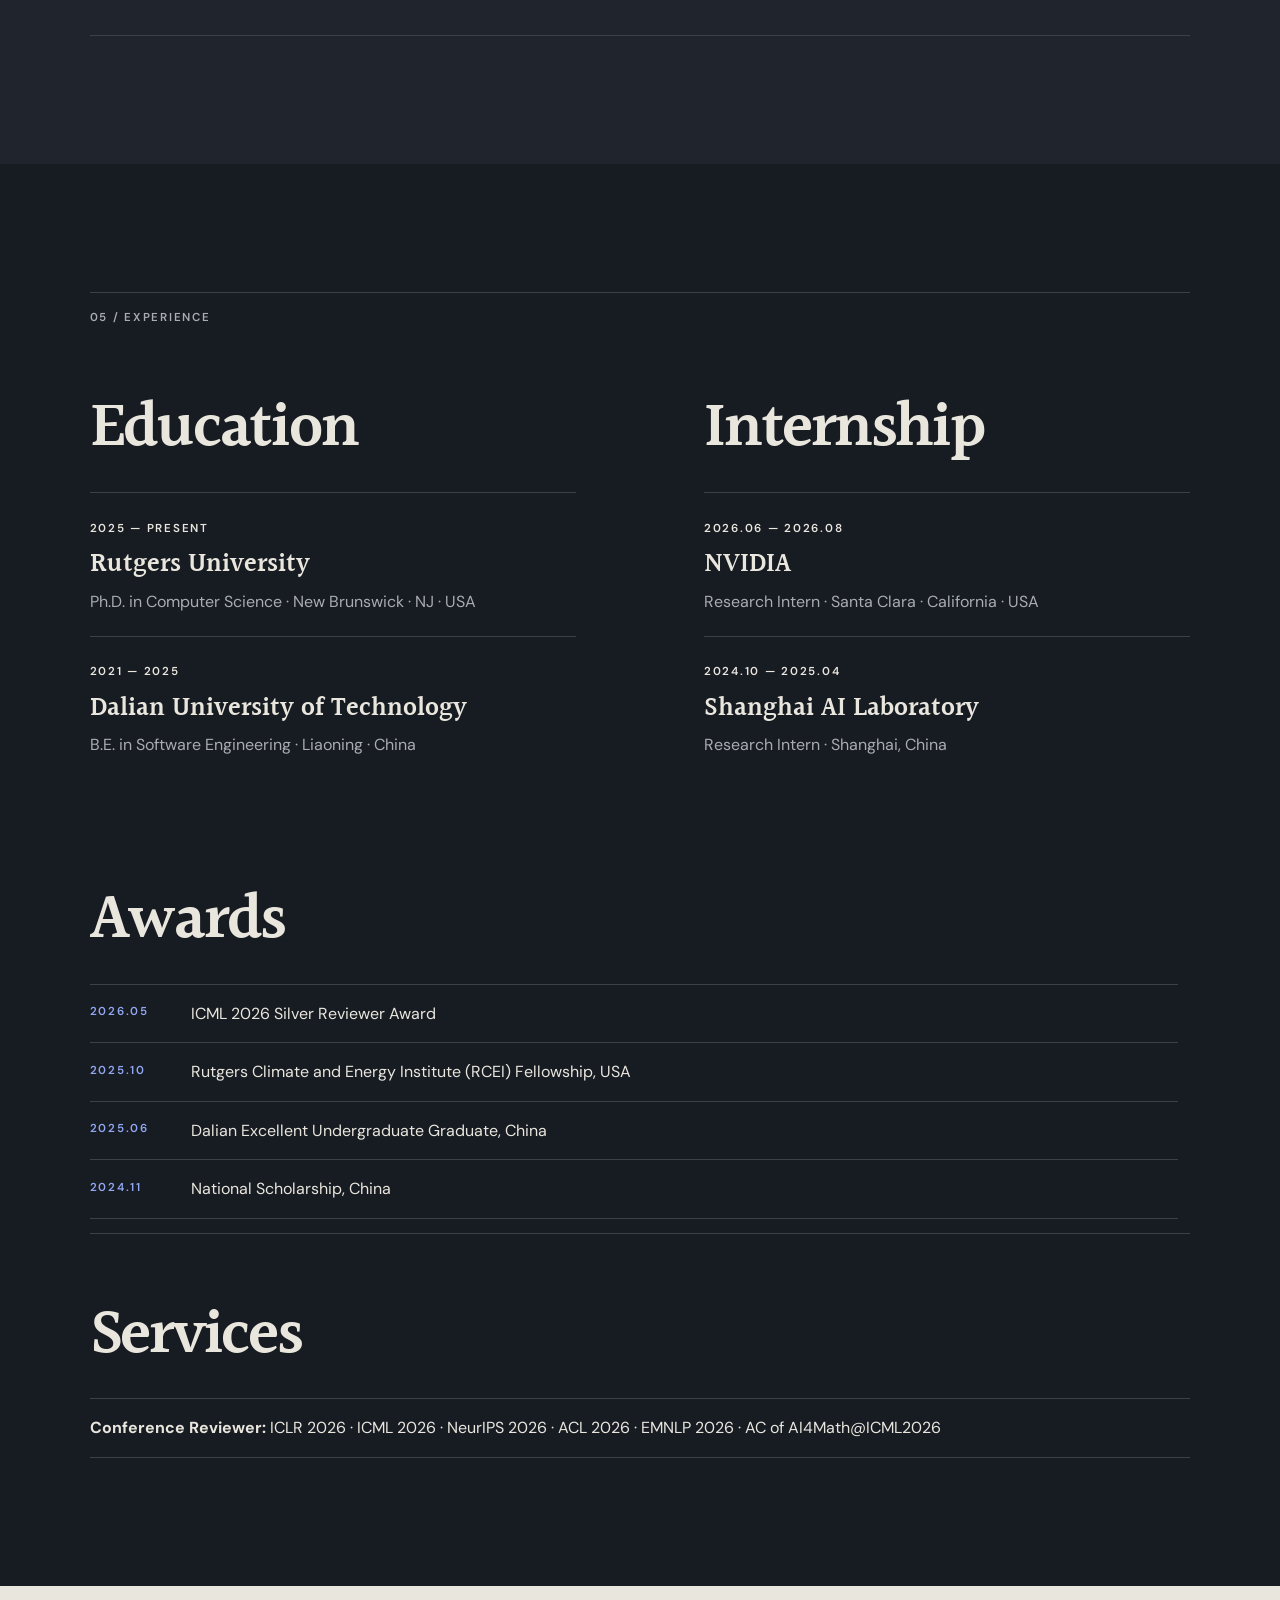
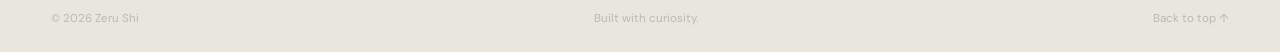
==== commit 3afe3643: "update" ====
--- a/index.html
+++ b/index.html
@@ -125,7 +125,7 @@
           <article><time>2023.09</time><p>Special Scholarship of NOK Corporation, Japan</p></article>
         </div></section>
         <section class="service-panel"><h2>Services</h2><div class="service-list">
-          <article><p><strong>Conference Reviewer:</strong> ICLR 2026 · ICML 2026 · NeurIPS 2026 · ACL 2026 ·EMNLP 2026 · AC of AI4Math@ICML2026</p></article>
+          <article><p><strong>Conference Reviewer:</strong> ICLR 2026 · ICML 2026 · NeurIPS 2026 · ACL 2026 · EMNLP 2026 · AC of AI4Math@ICML2026</p></article>
         </div></section>
       </div>
     </section>
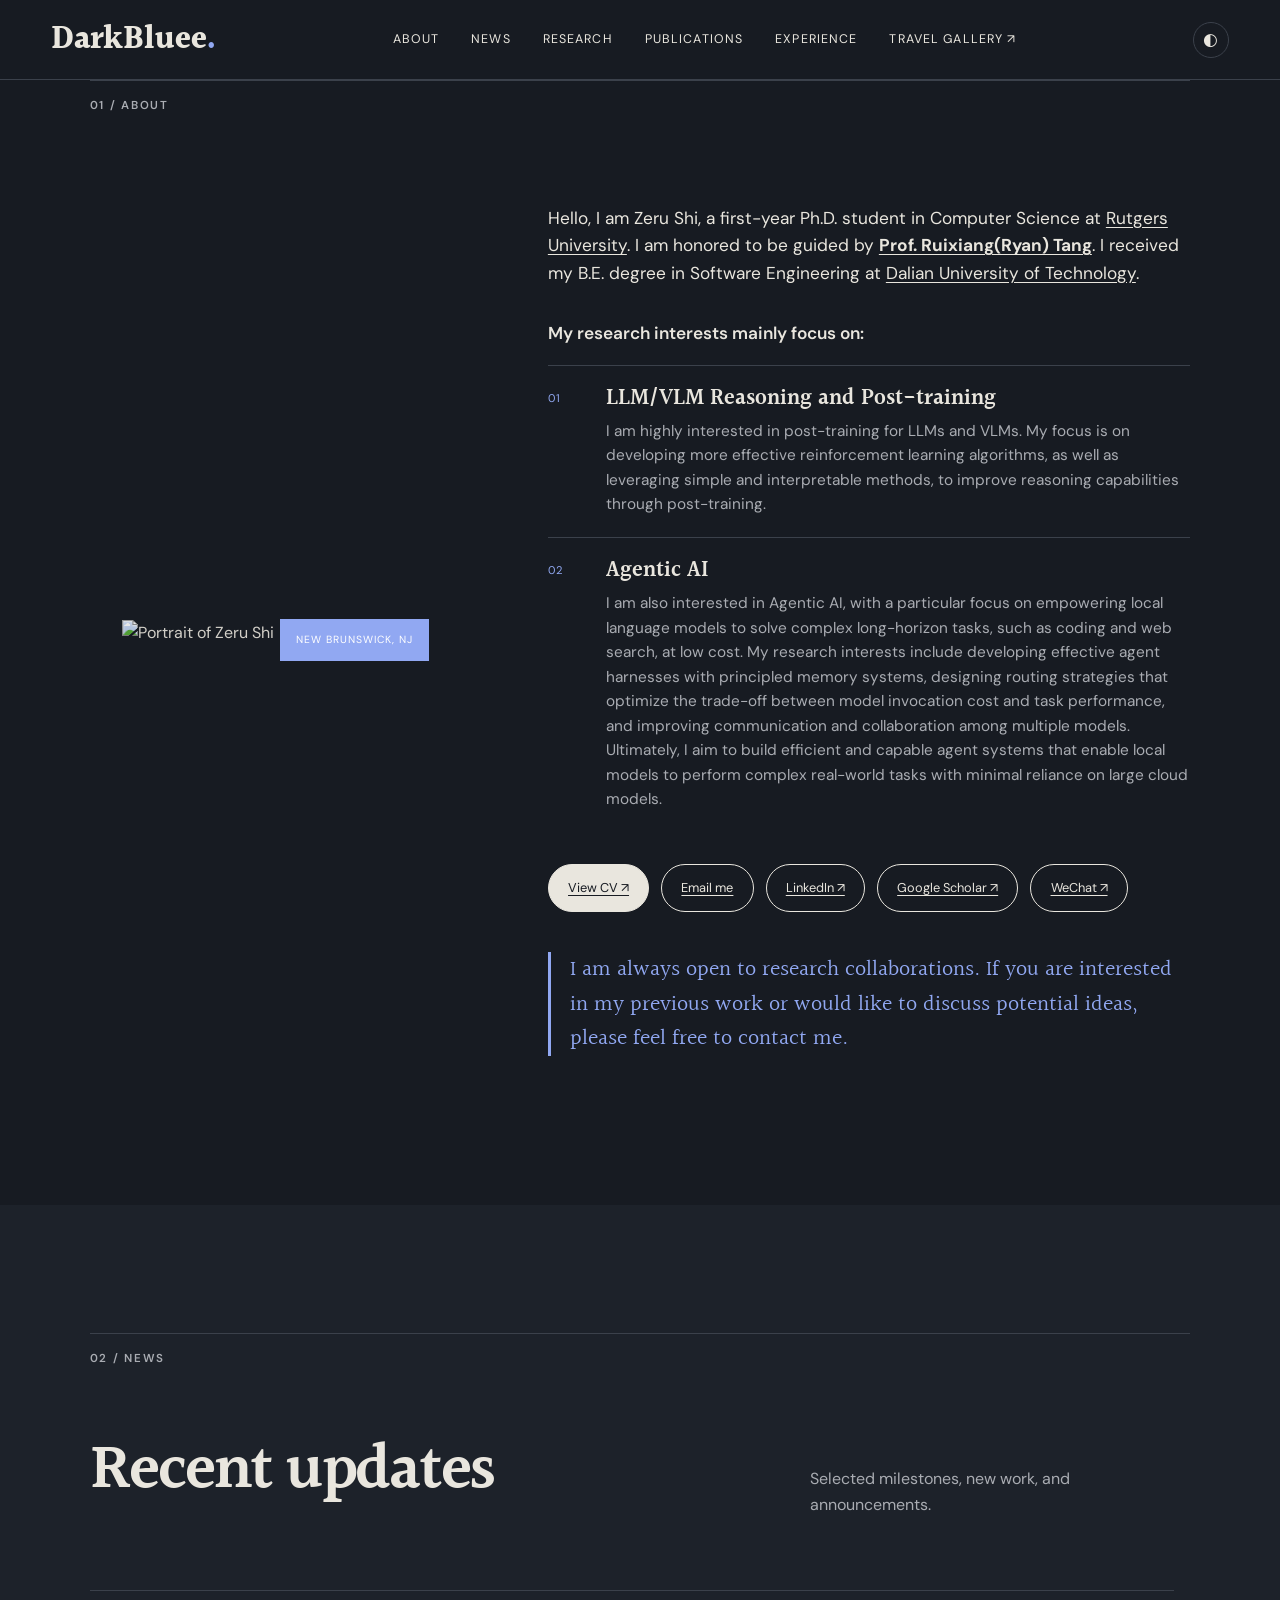
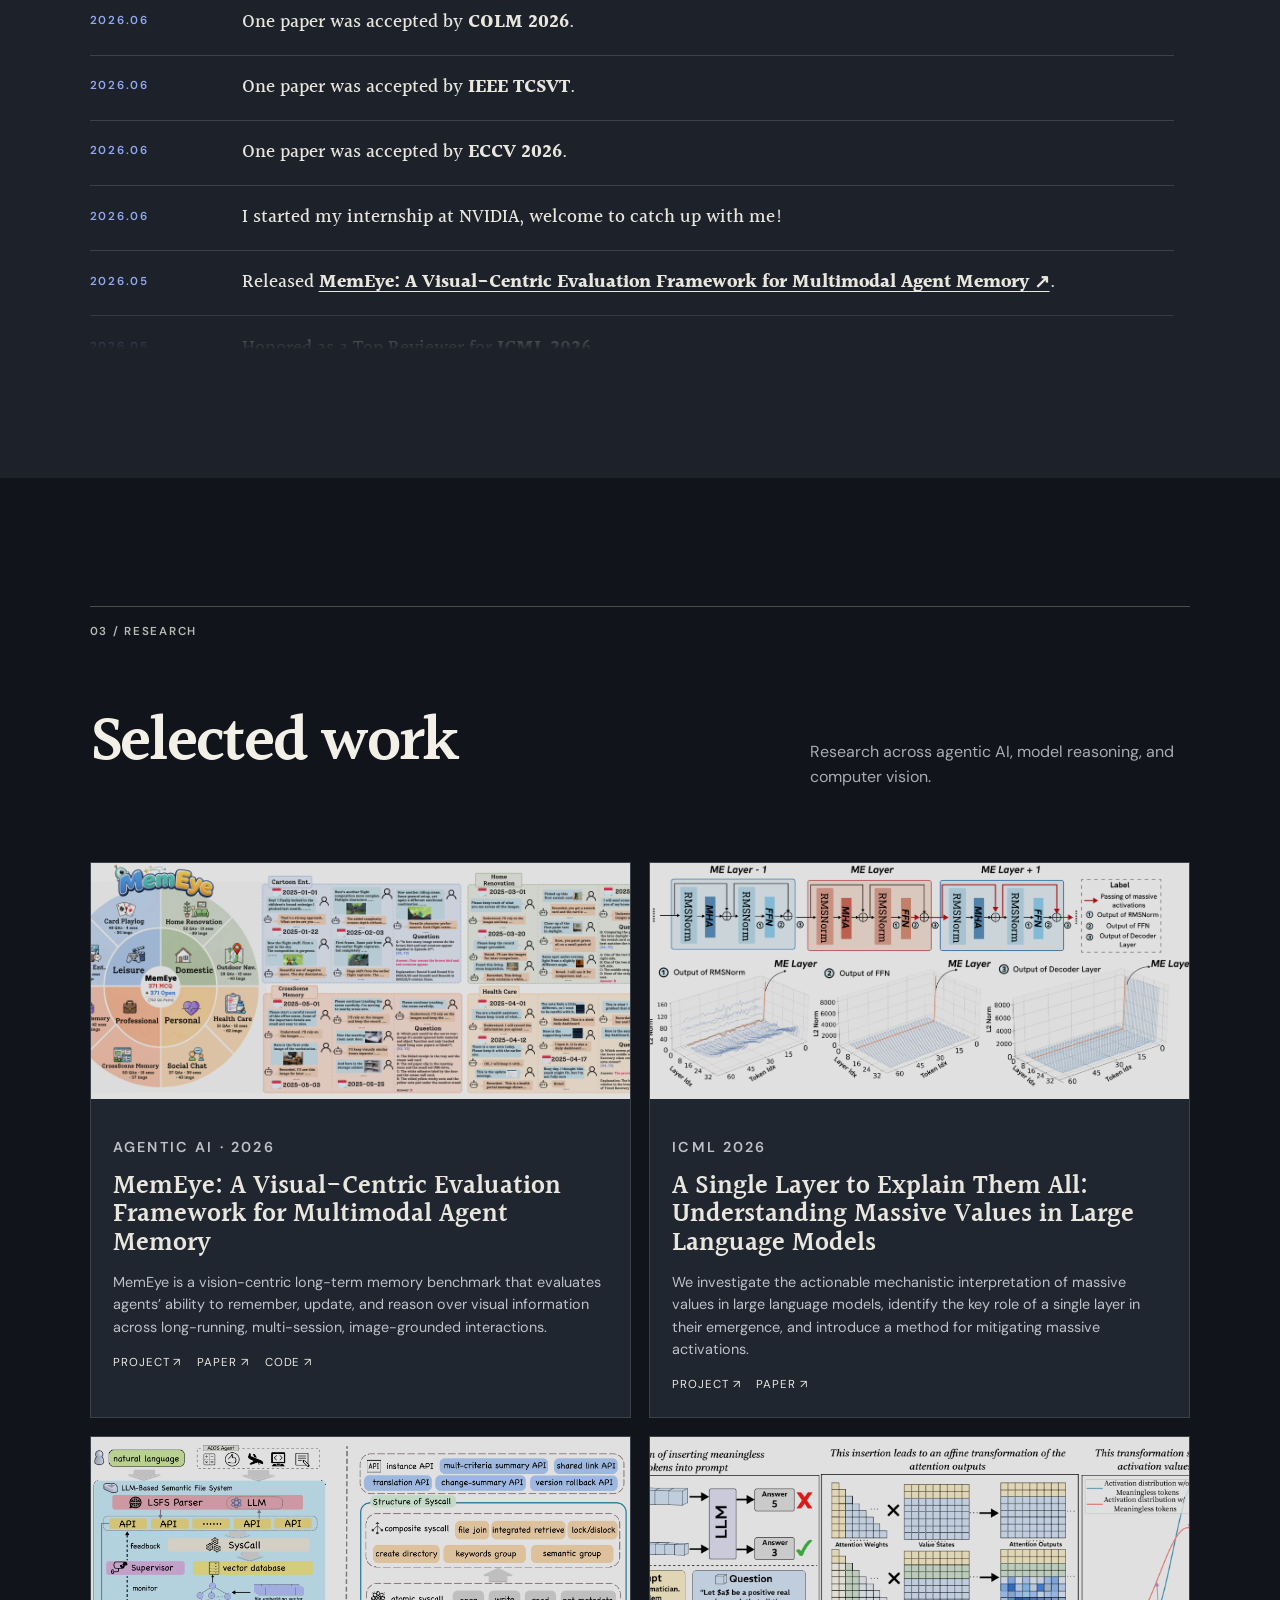
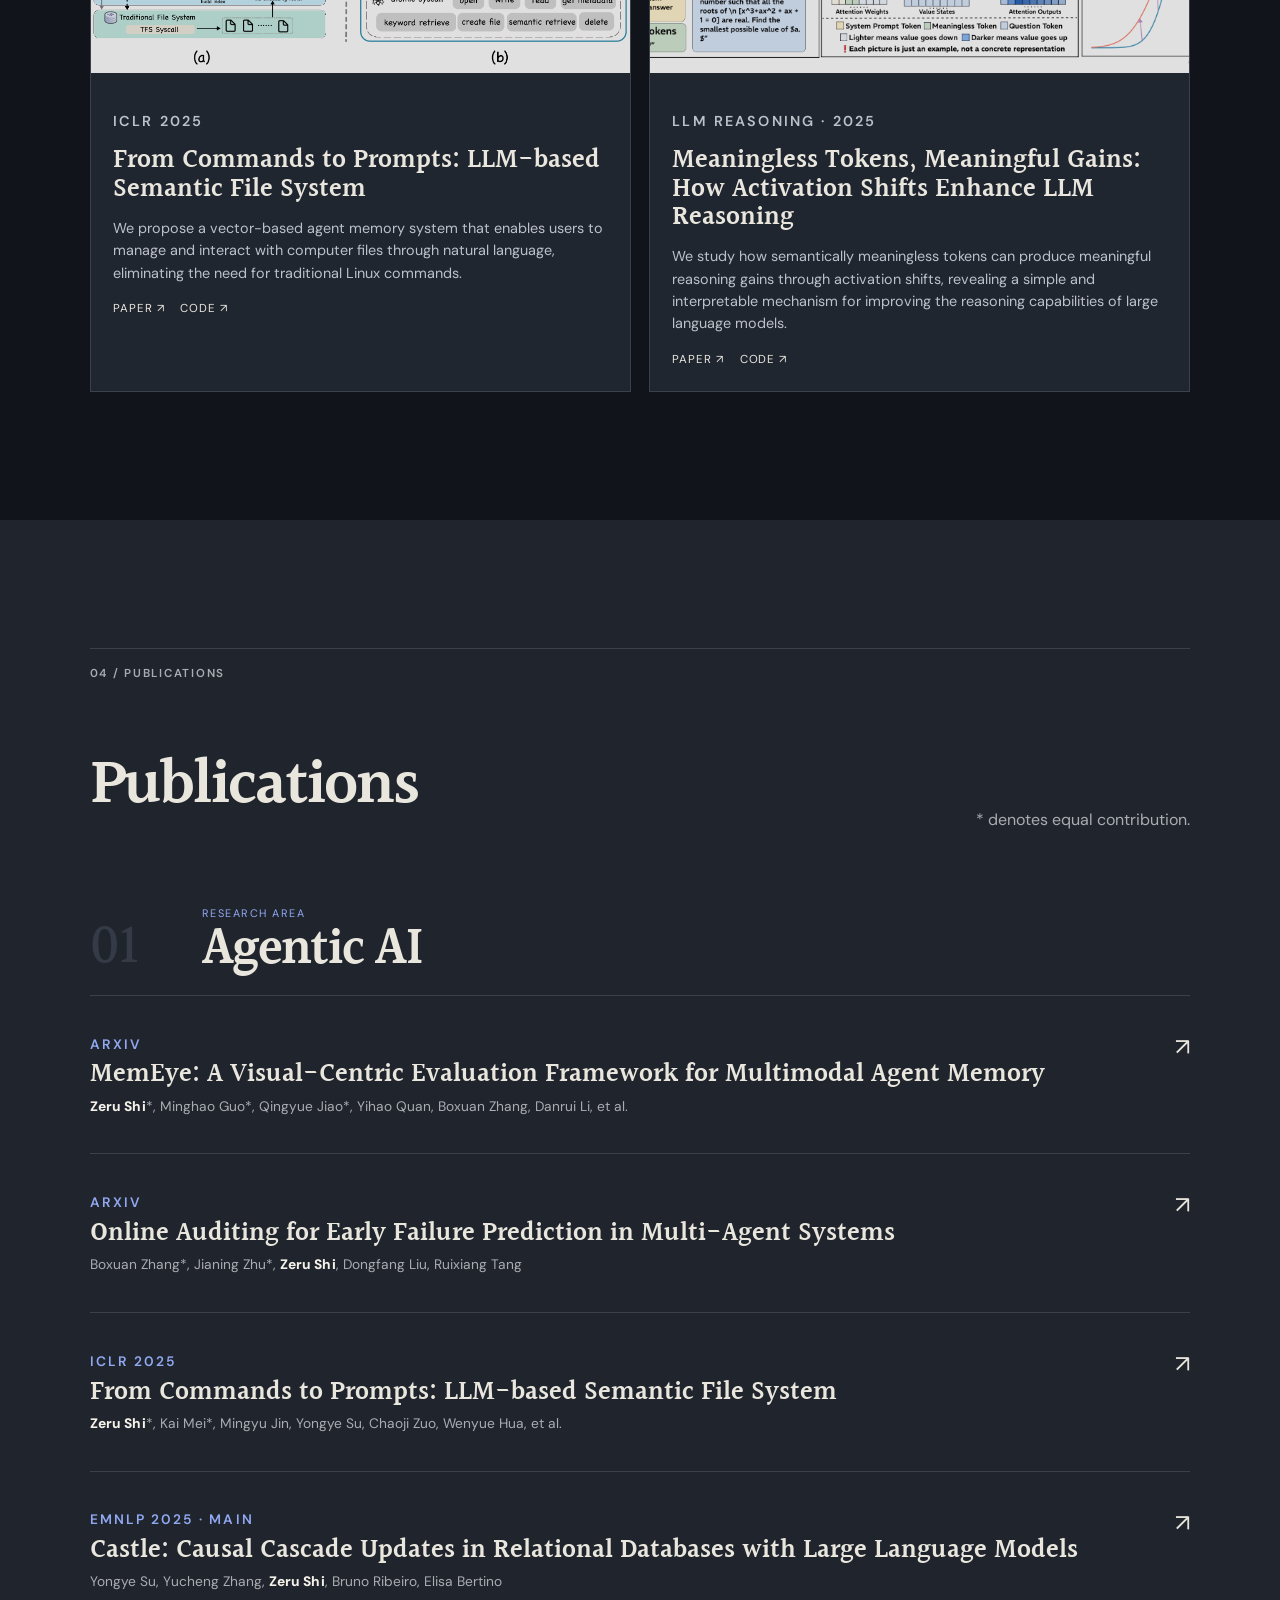
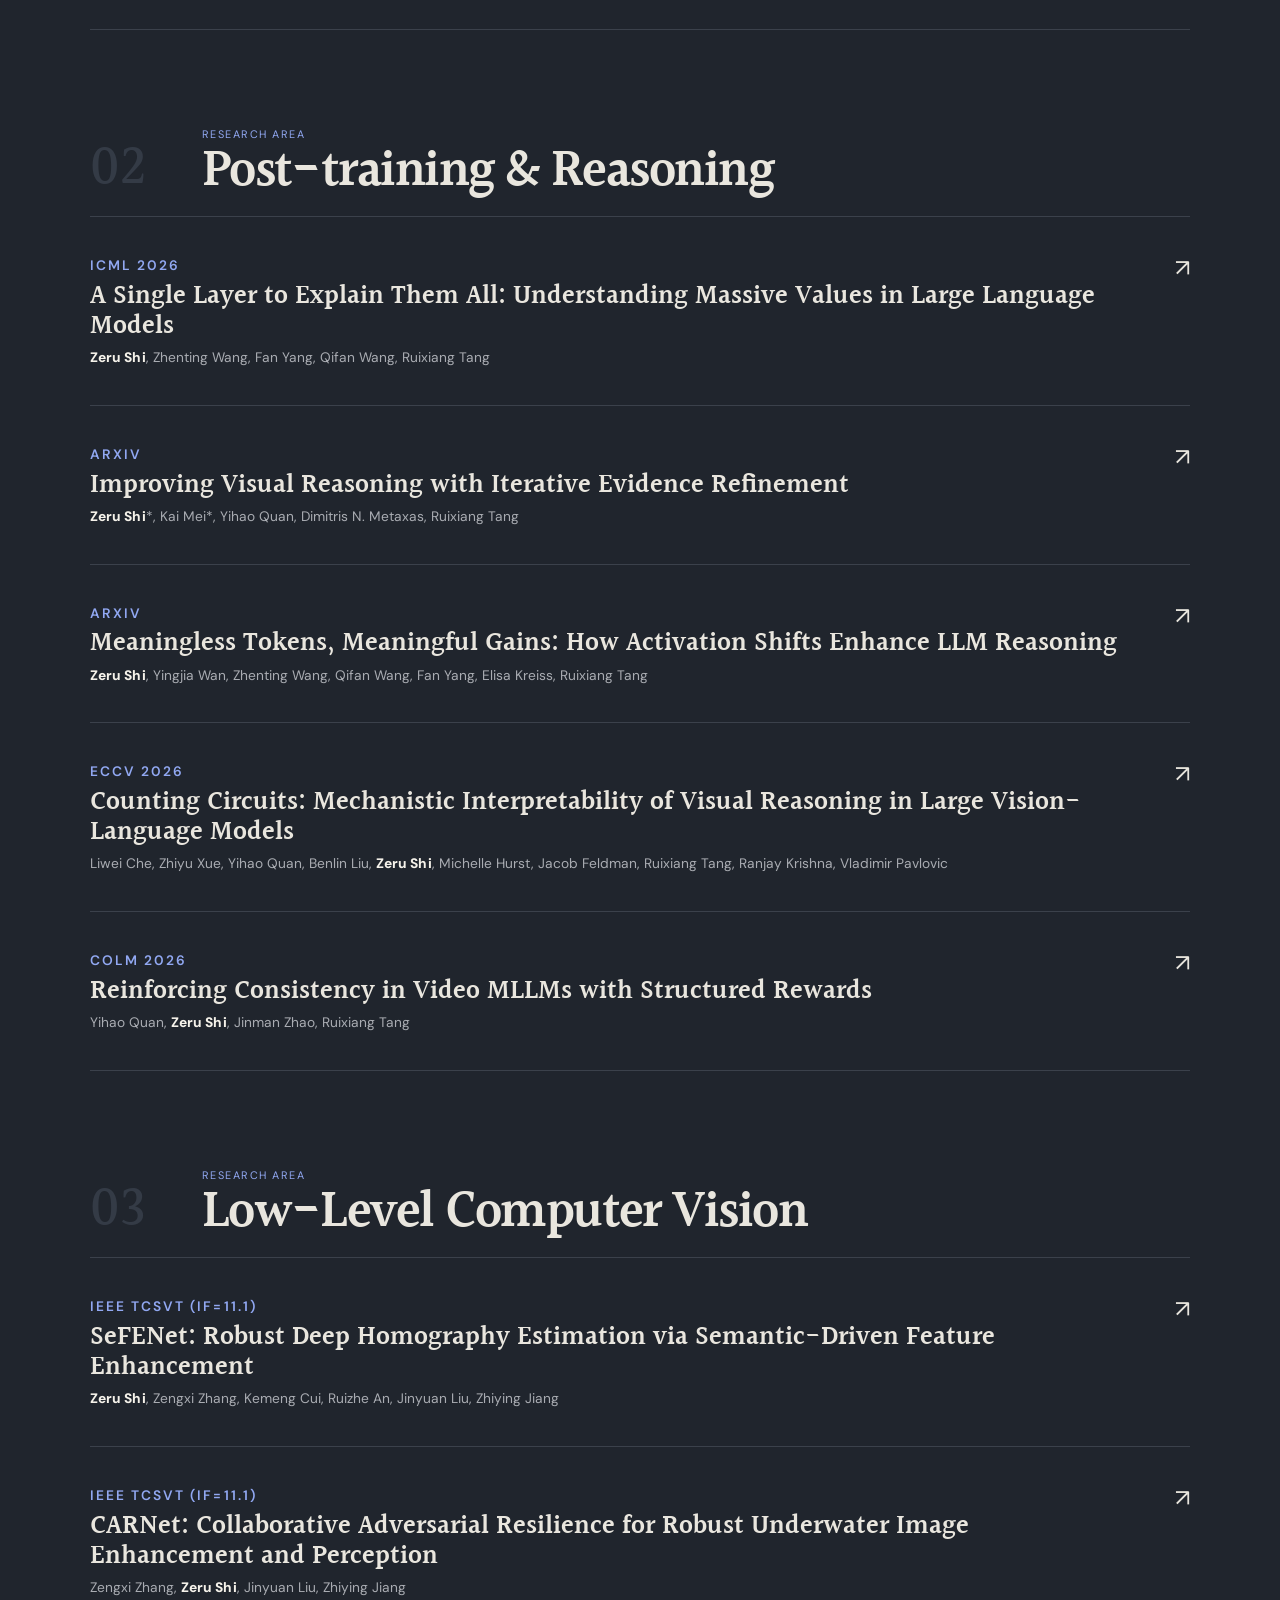
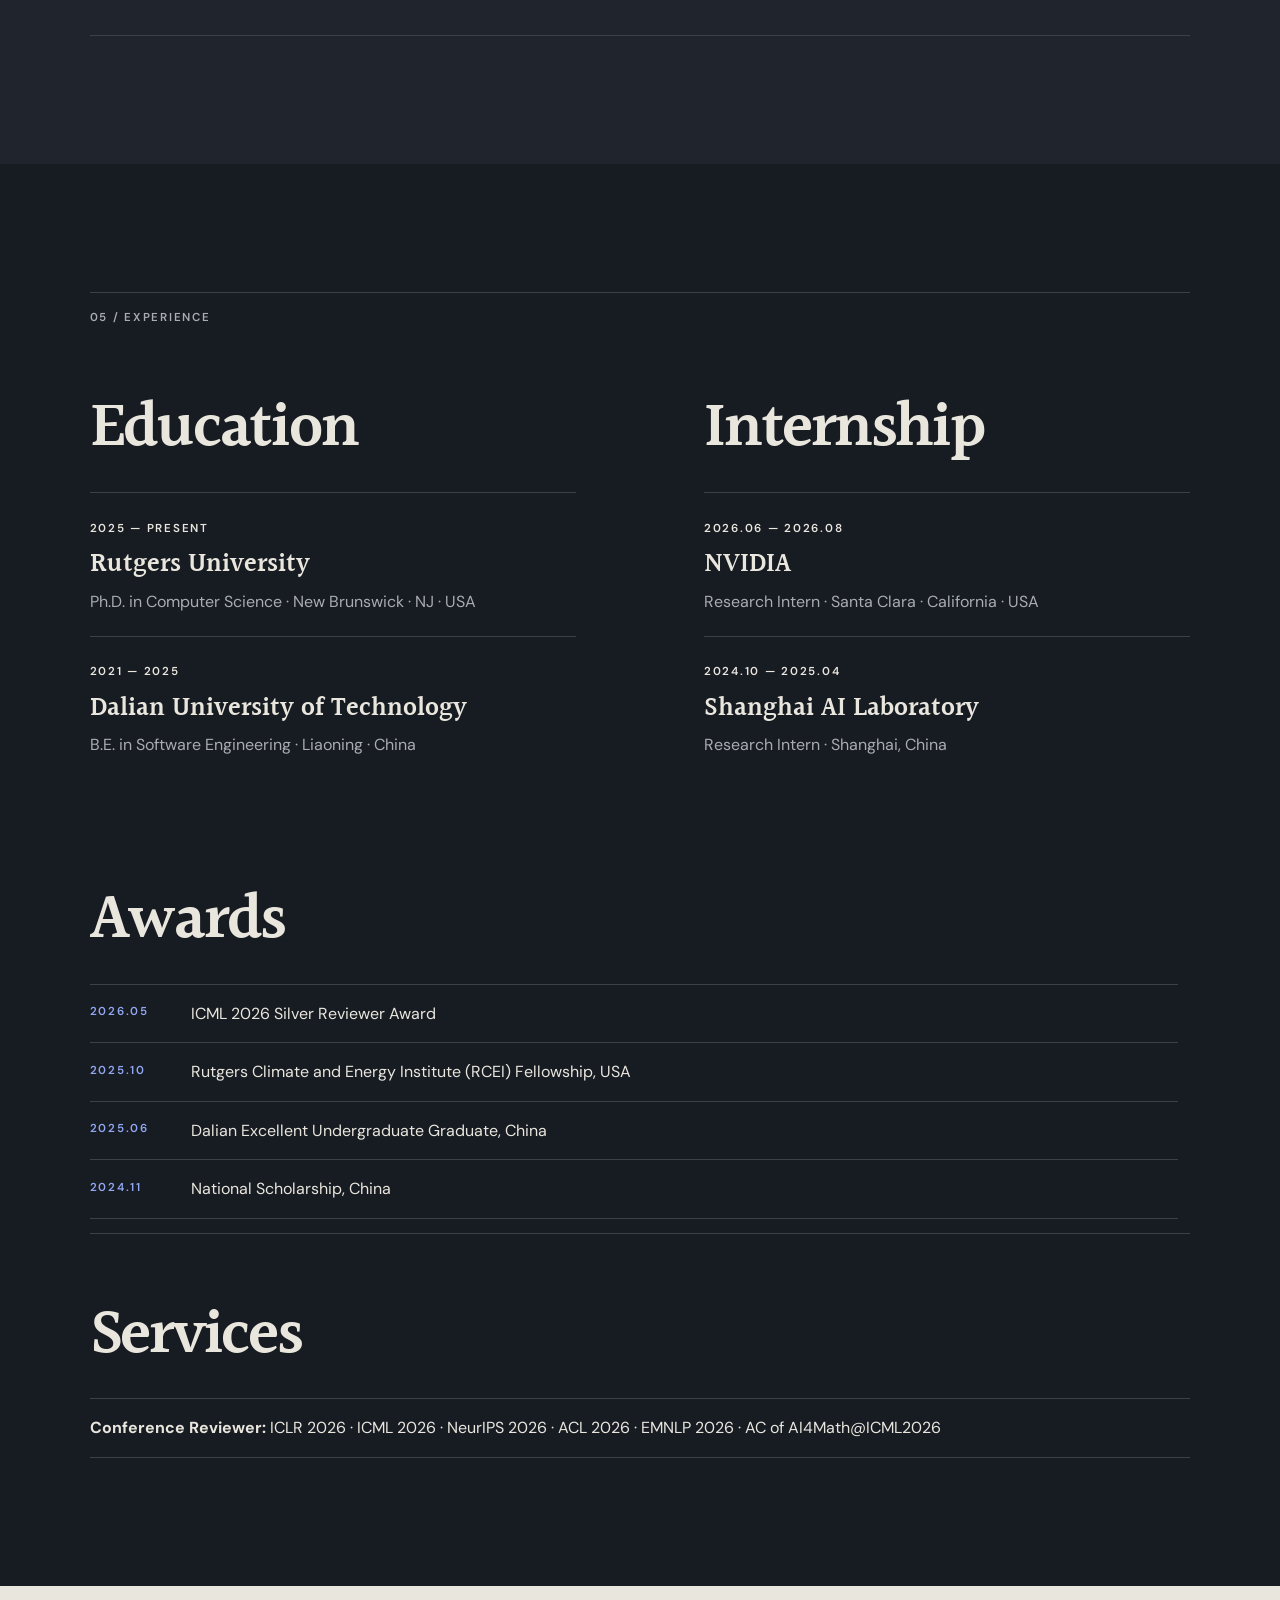
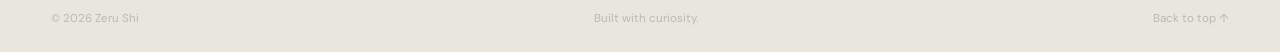
==== commit 7a9c672a: "update" ====
--- a/index.html
+++ b/index.html
@@ -39,7 +39,7 @@
       <div class="about-grid">
         <div class="portrait-wrap"><img src="./assets/profile/zeru-shi1.jpeg" alt="Portrait of Zeru Shi"><span>NEW BRUNSWICK, NJ</span></div>
         <div class="about-copy">
-          <p>Hello, I am Zeru Shi, a first-year Ph.D. student in Computer Science at <a href="https://www.rutgers.edu/" target="_blank" rel="noopener">Rutgers University</a>. I am honored to be guided by <a href="https://www.ruixiangtang.net/" target="_blank" rel="noopener"><strong>Prof. Ruixiang Tang</strong></a>. I received my B.E. degree in Software Engineering at <a href="https://www.dlut.edu.cn/" target="_blank" rel="noopener">Dalian University of Technology</a>.</p>
+          <p>Hello, I am Zeru Shi, a first-year Ph.D. student in Computer Science at <a href="https://www.rutgers.edu/" target="_blank" rel="noopener">Rutgers University</a>. I am honored to be guided by <a href="https://www.ruixiangtang.net/" target="_blank" rel="noopener"><strong>Prof. Ruixiang(Ryan) Tang</strong></a>. I received my B.E. degree in Software Engineering at <a href="https://www.dlut.edu.cn/" target="_blank" rel="noopener">Dalian University of Technology</a>.</p>
           <p class="research-intro">My research interests mainly focus on:</p>
           <div class="research-interests">
             <article>
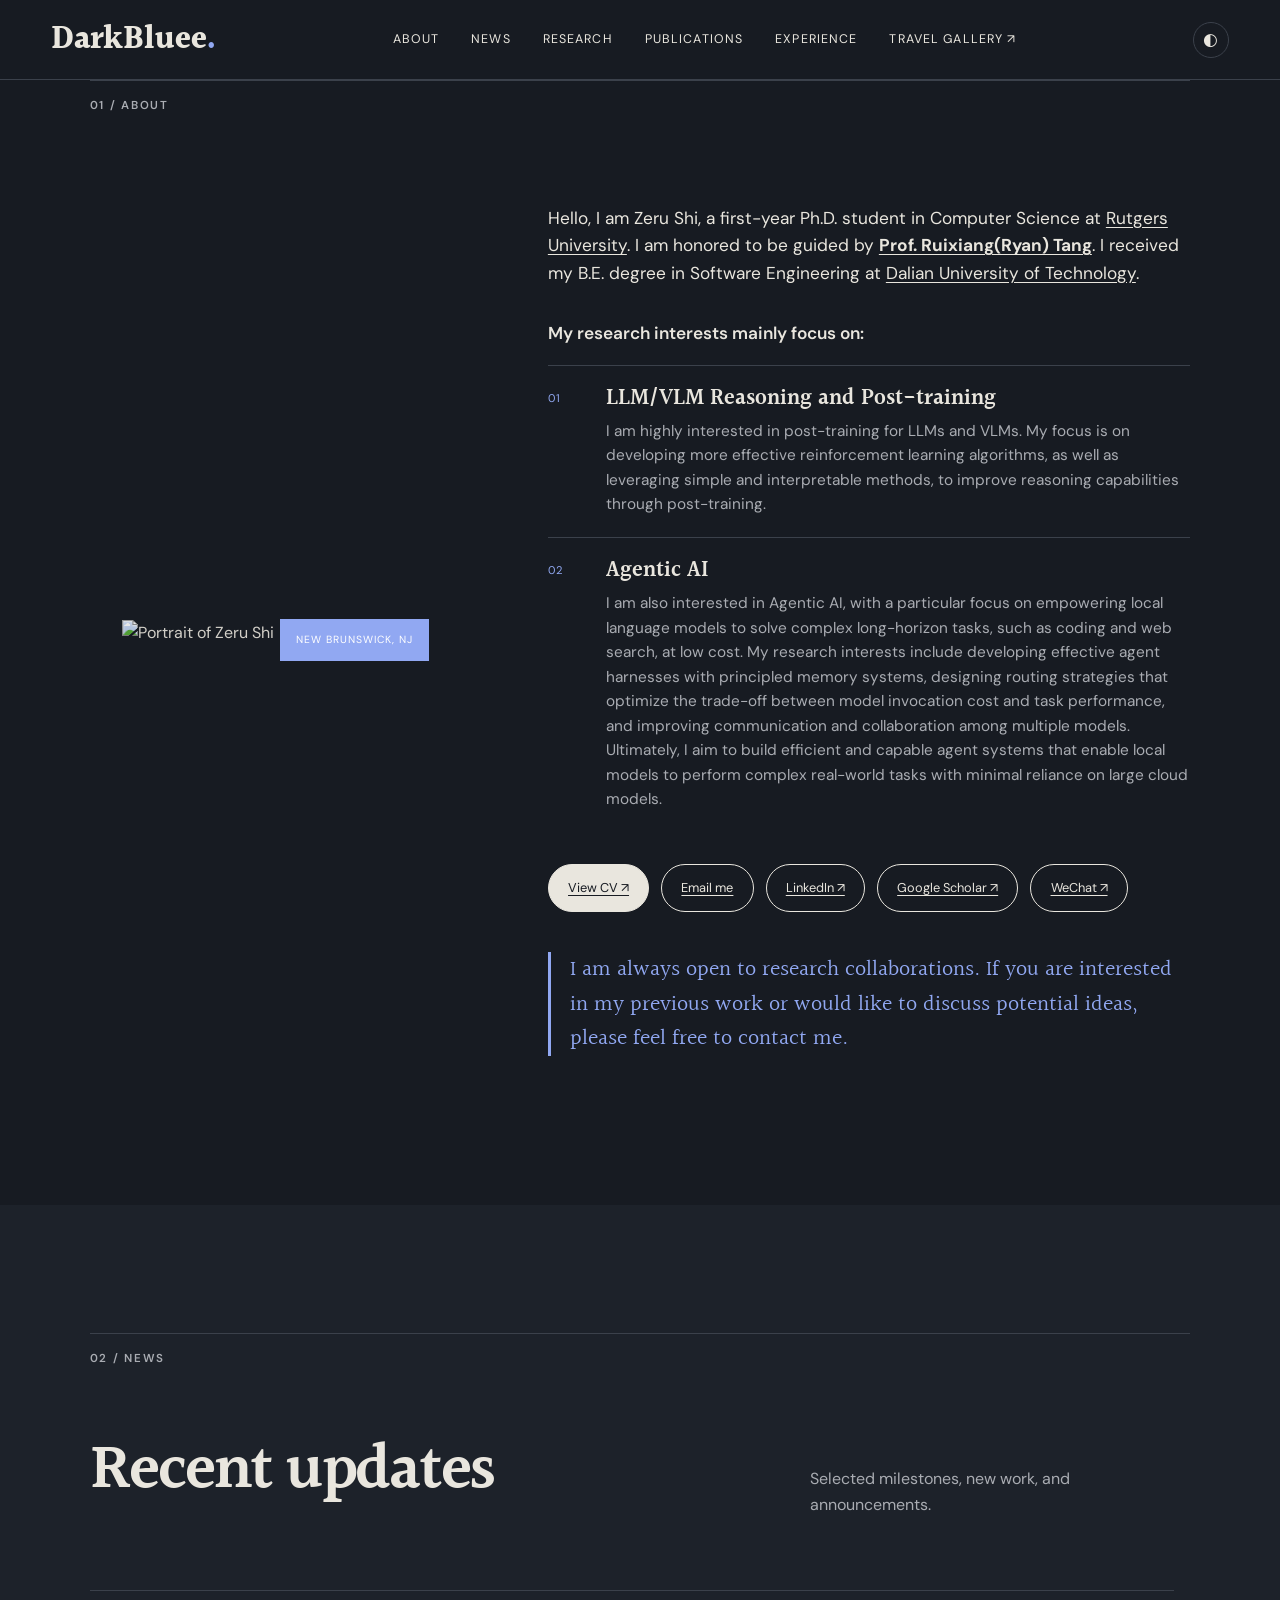
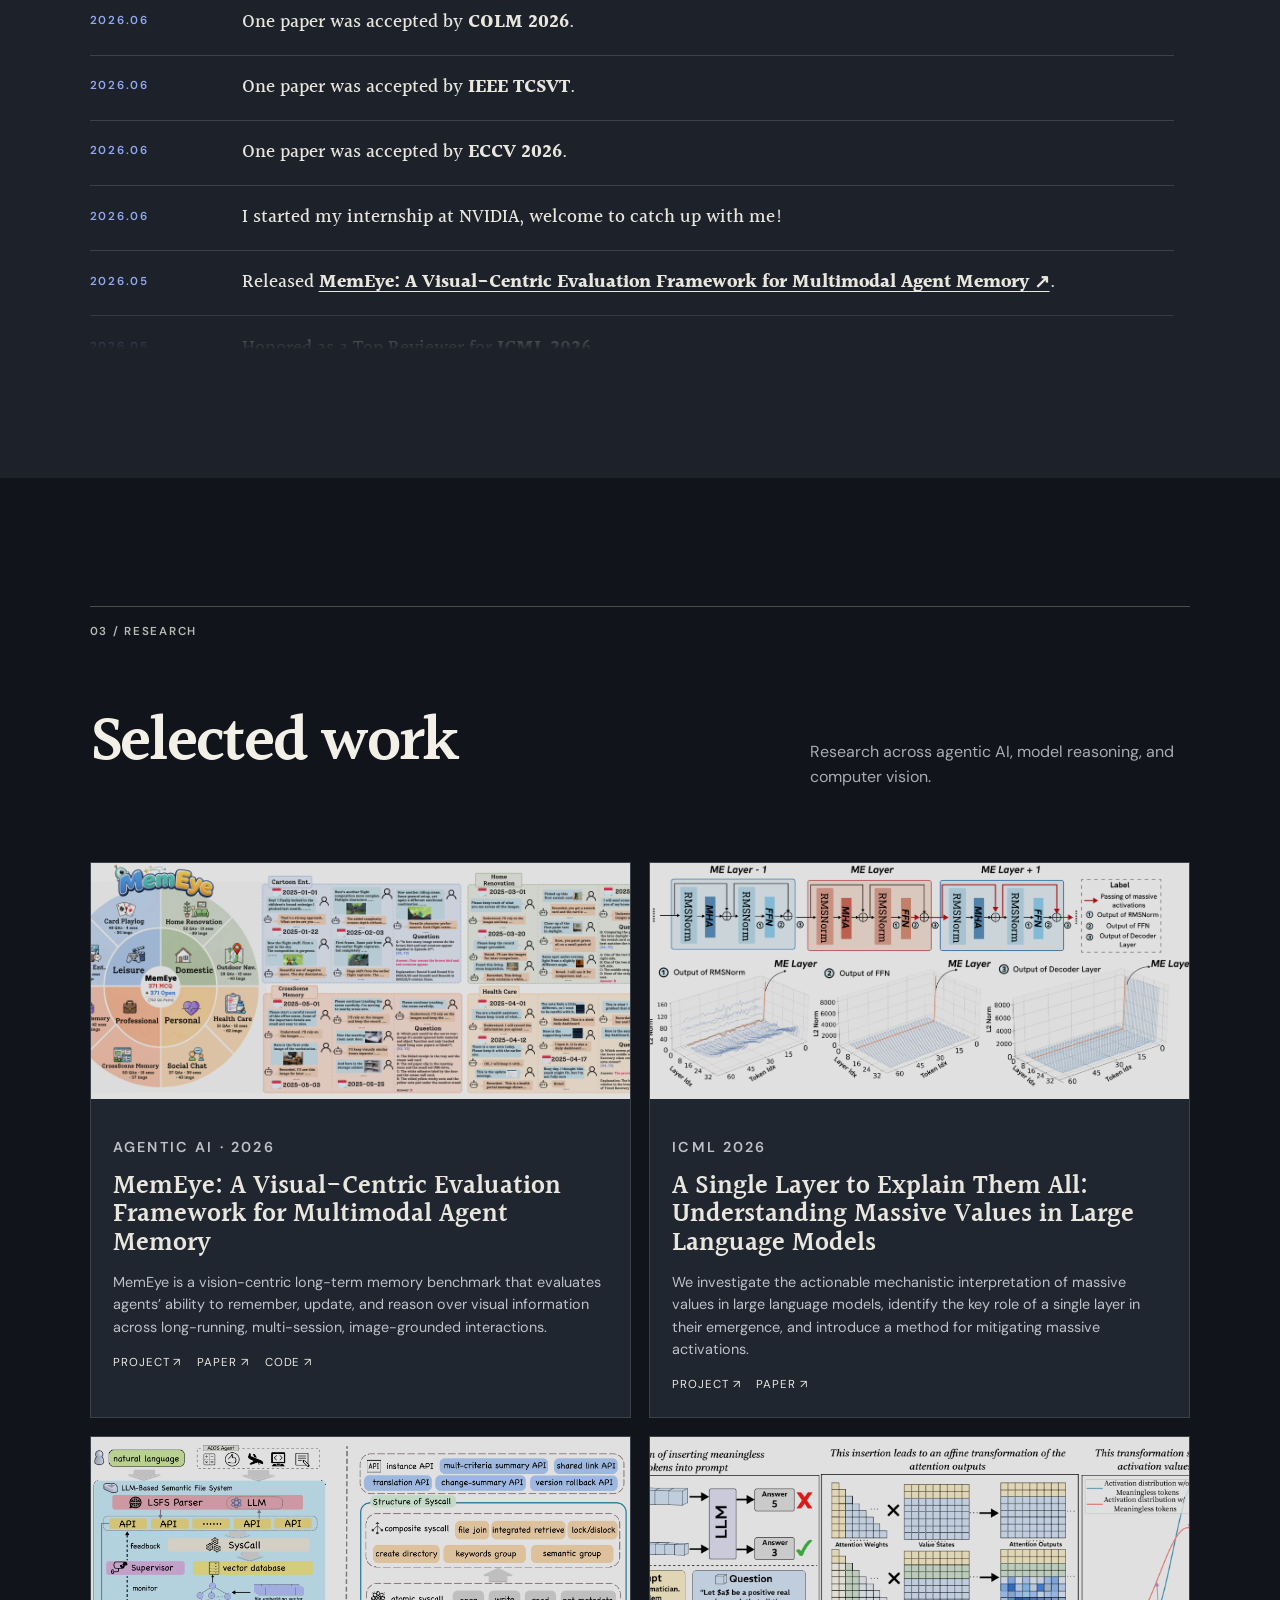
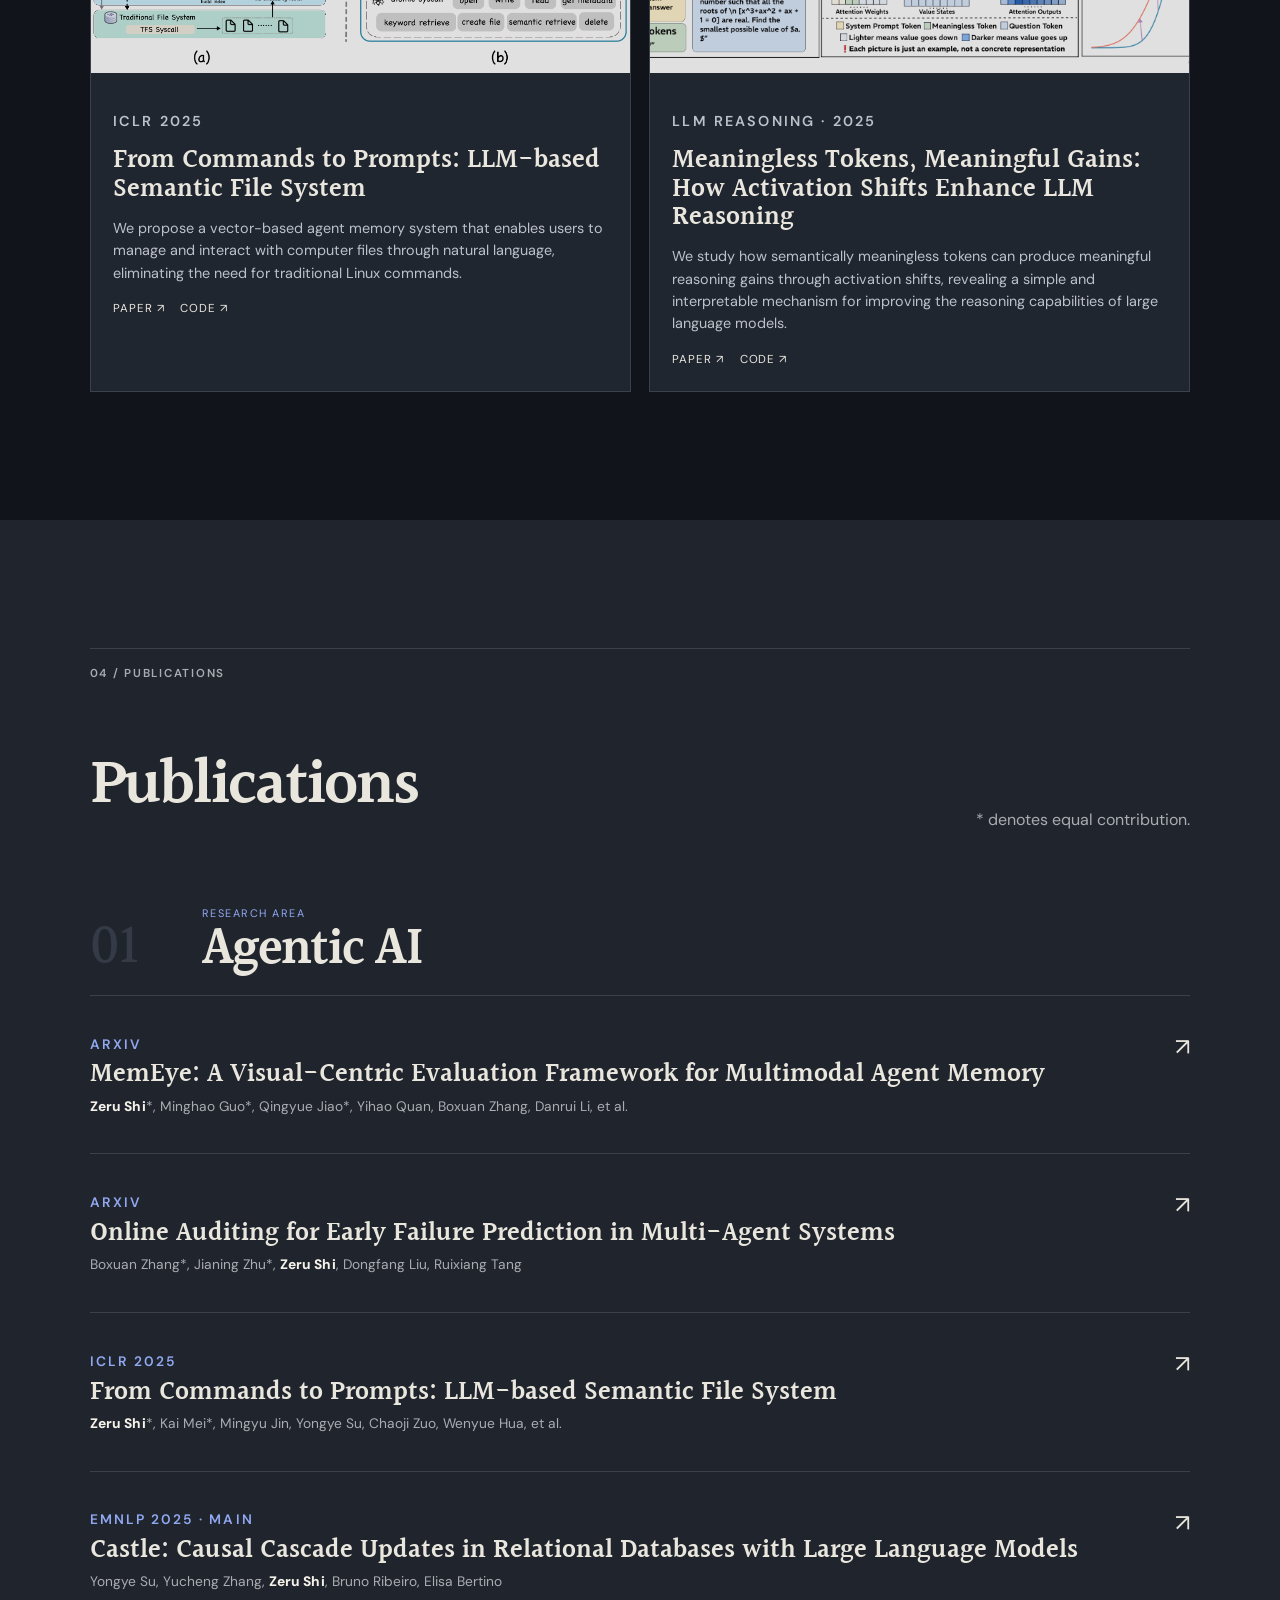
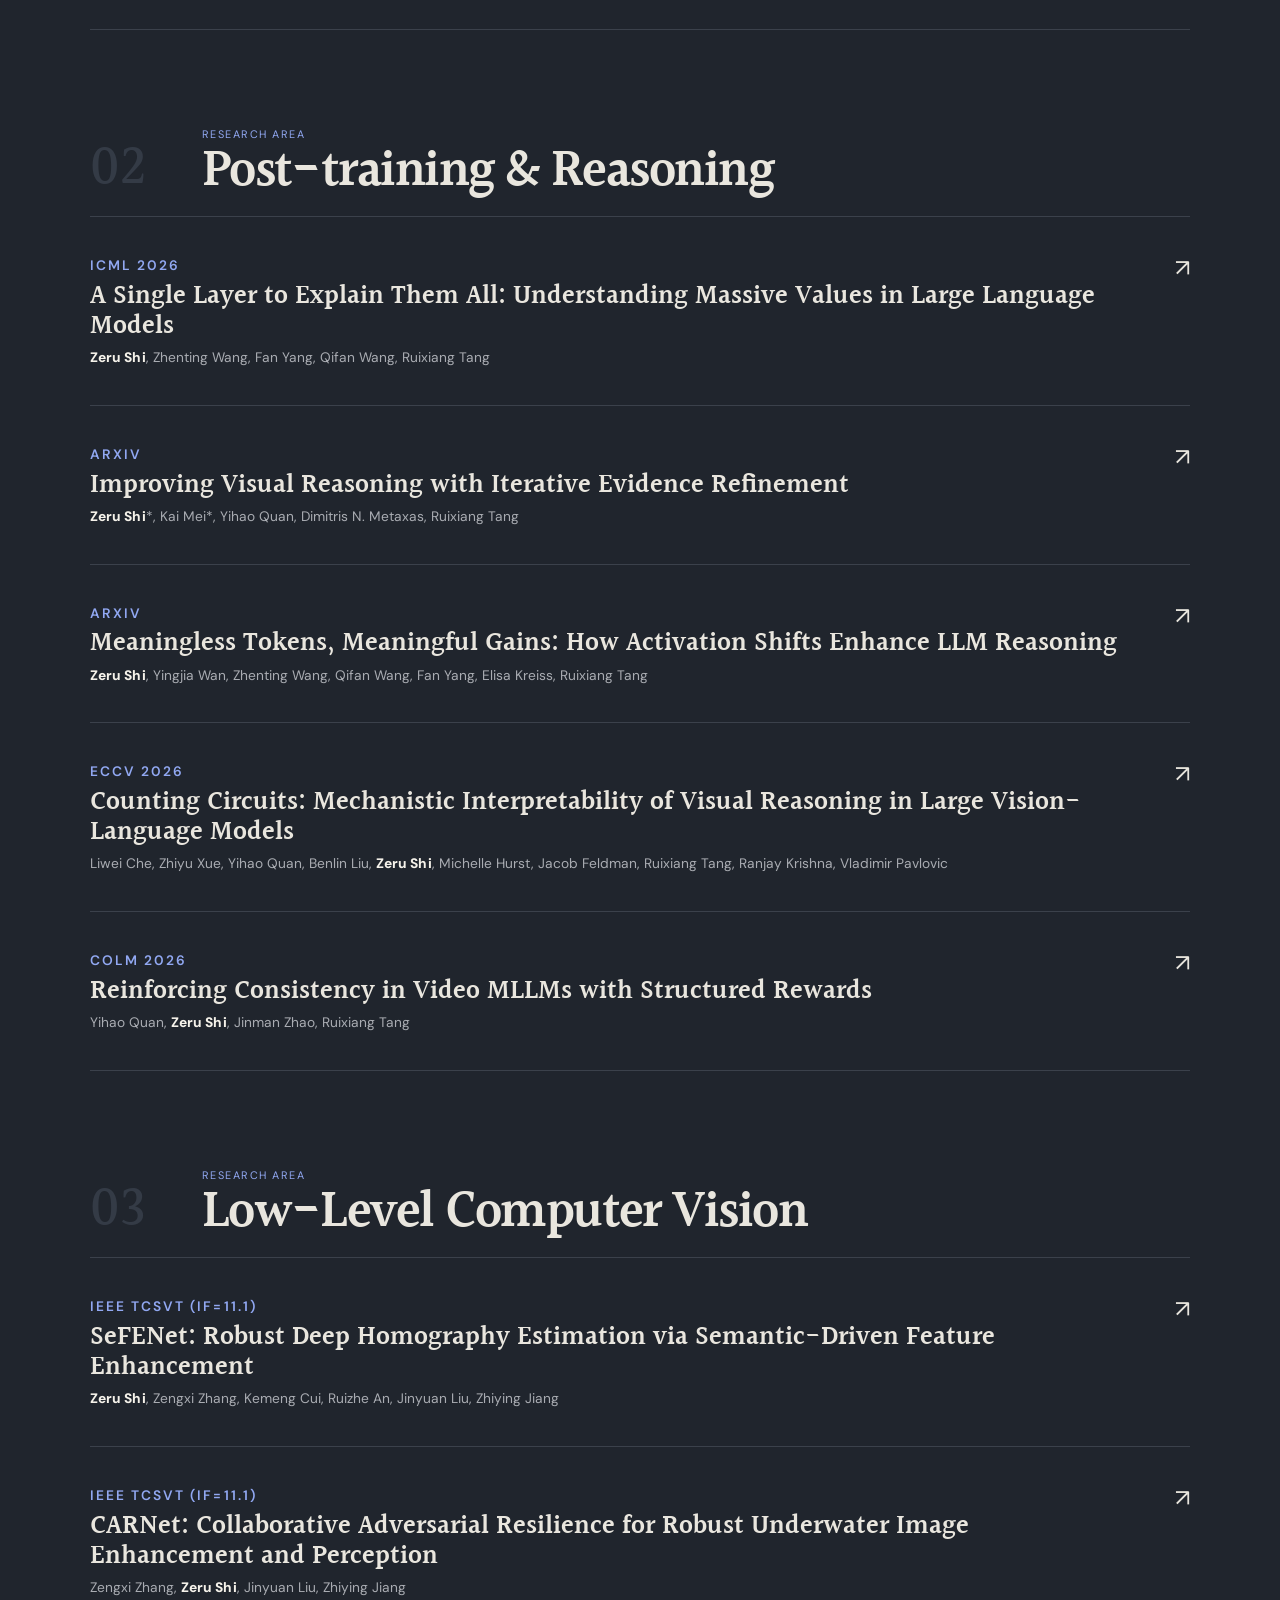
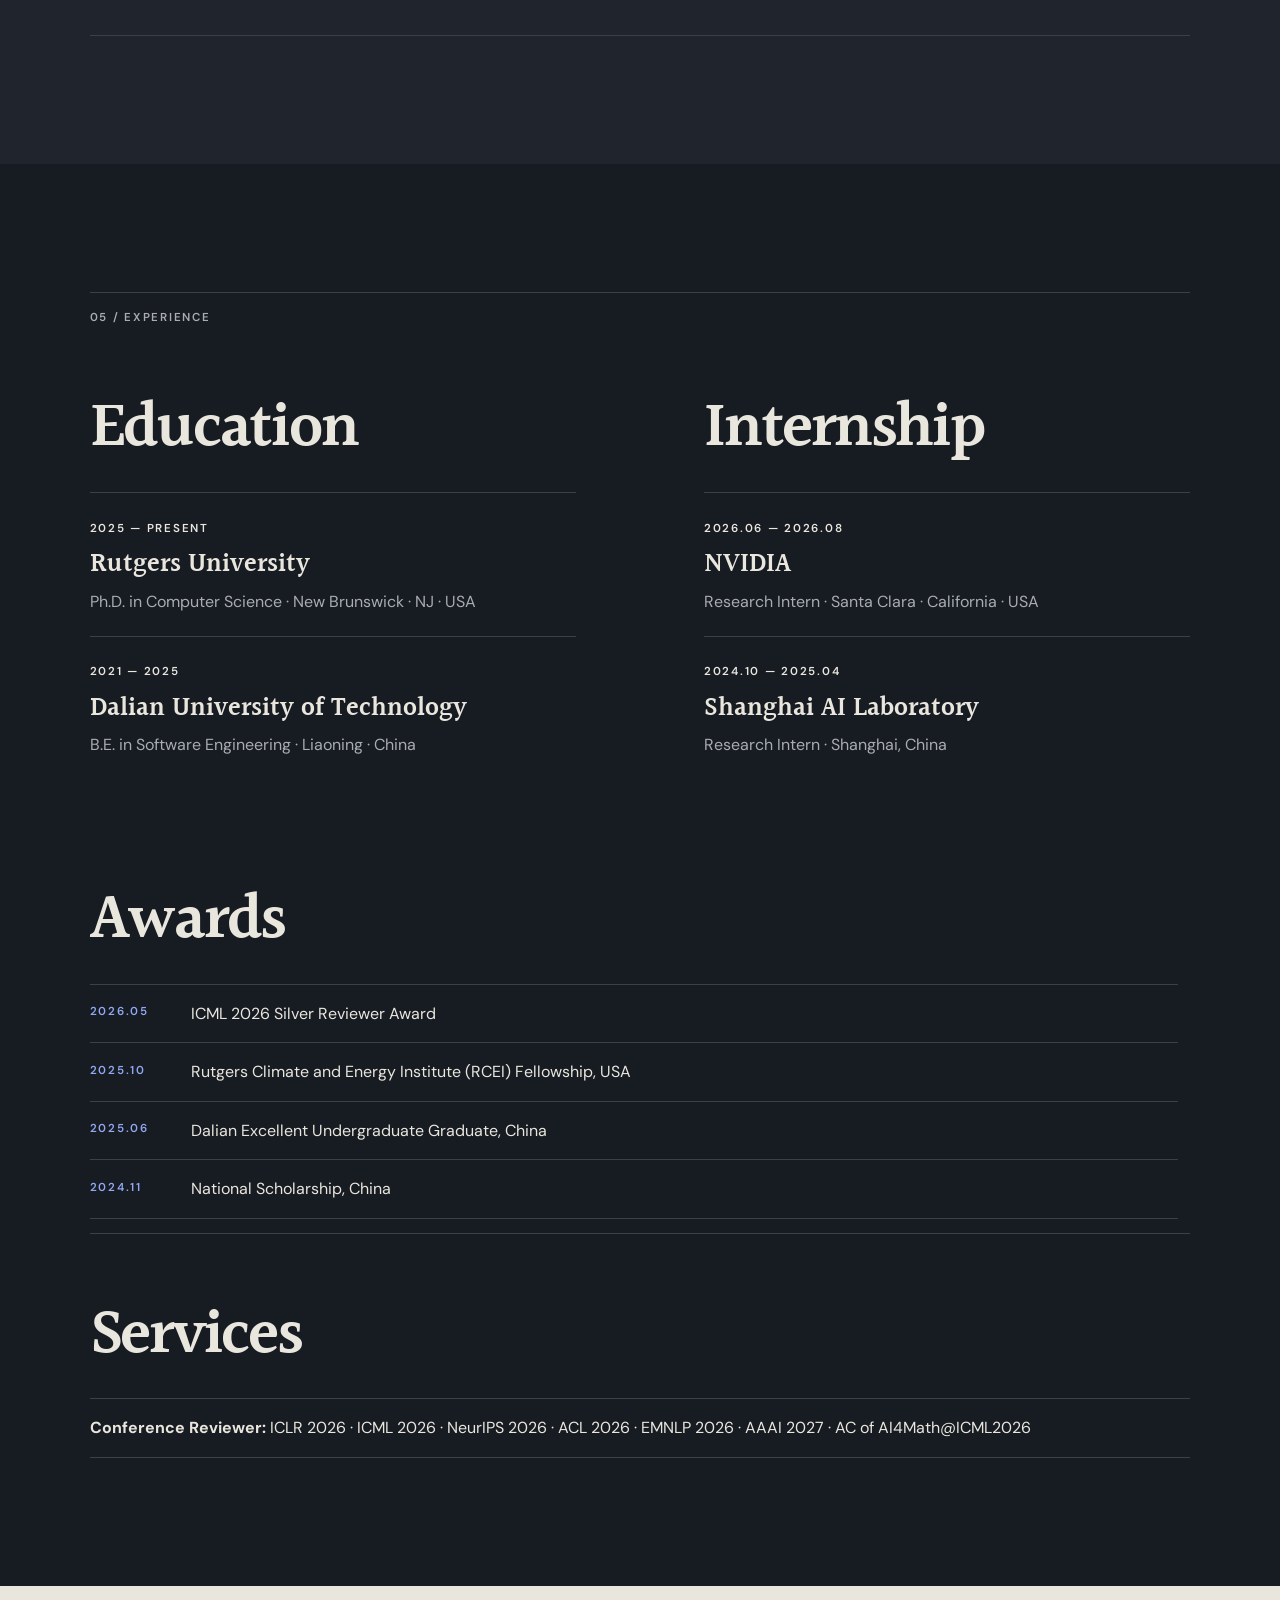
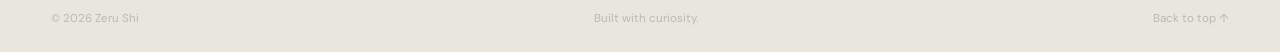
==== commit e8a684b0: "update" ====
--- a/index.html
+++ b/index.html
@@ -125,7 +125,7 @@
           <article><time>2023.09</time><p>Special Scholarship of NOK Corporation, Japan</p></article>
         </div></section>
         <section class="service-panel"><h2>Services</h2><div class="service-list">
-          <article><p><strong>Conference Reviewer:</strong> ICLR 2026 · ICML 2026 · NeurIPS 2026 · ACL 2026 · EMNLP 2026 · AC of AI4Math@ICML2026</p></article>
+          <article><p><strong>Conference Reviewer:</strong> ICLR 2026 · ICML 2026 · NeurIPS 2026 · ACL 2026 · EMNLP 2026 · AAAI 2027 · AC of AI4Math@ICML2026</p></article>
         </div></section>
       </div>
     </section>
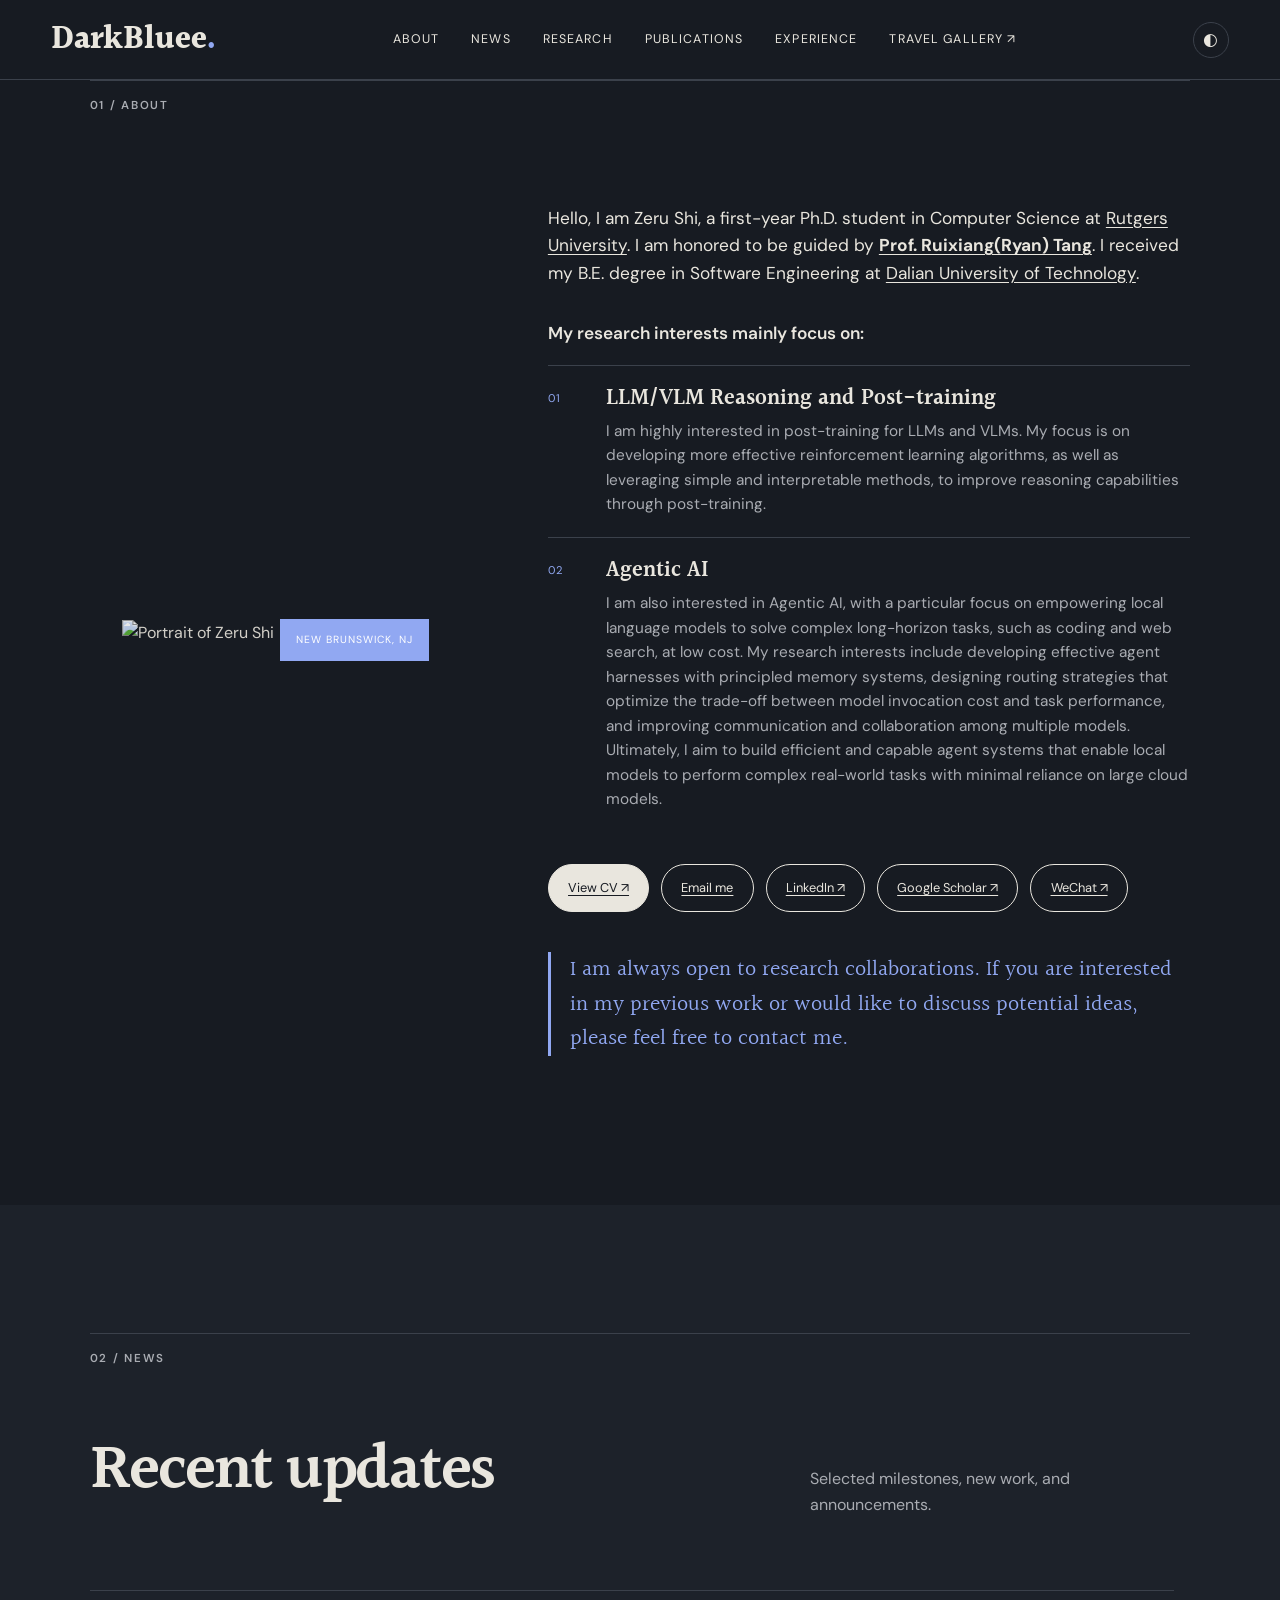
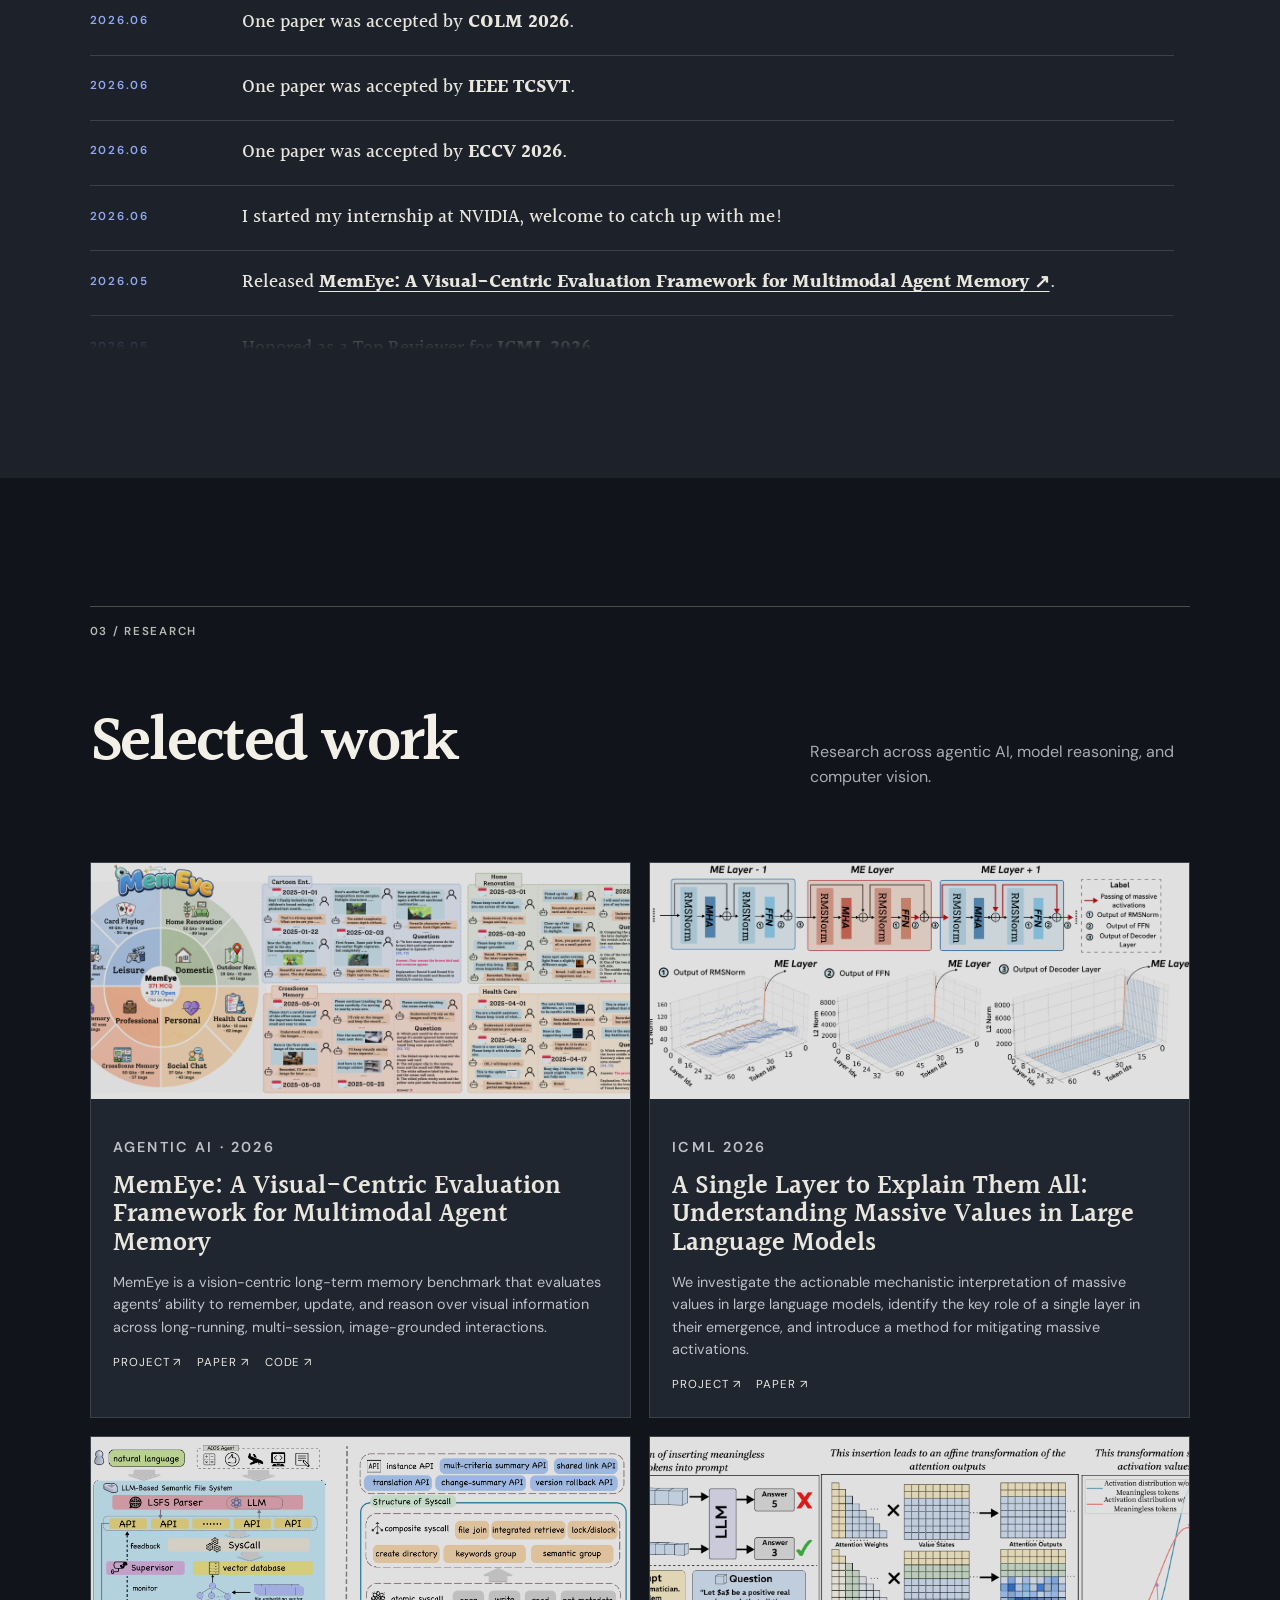
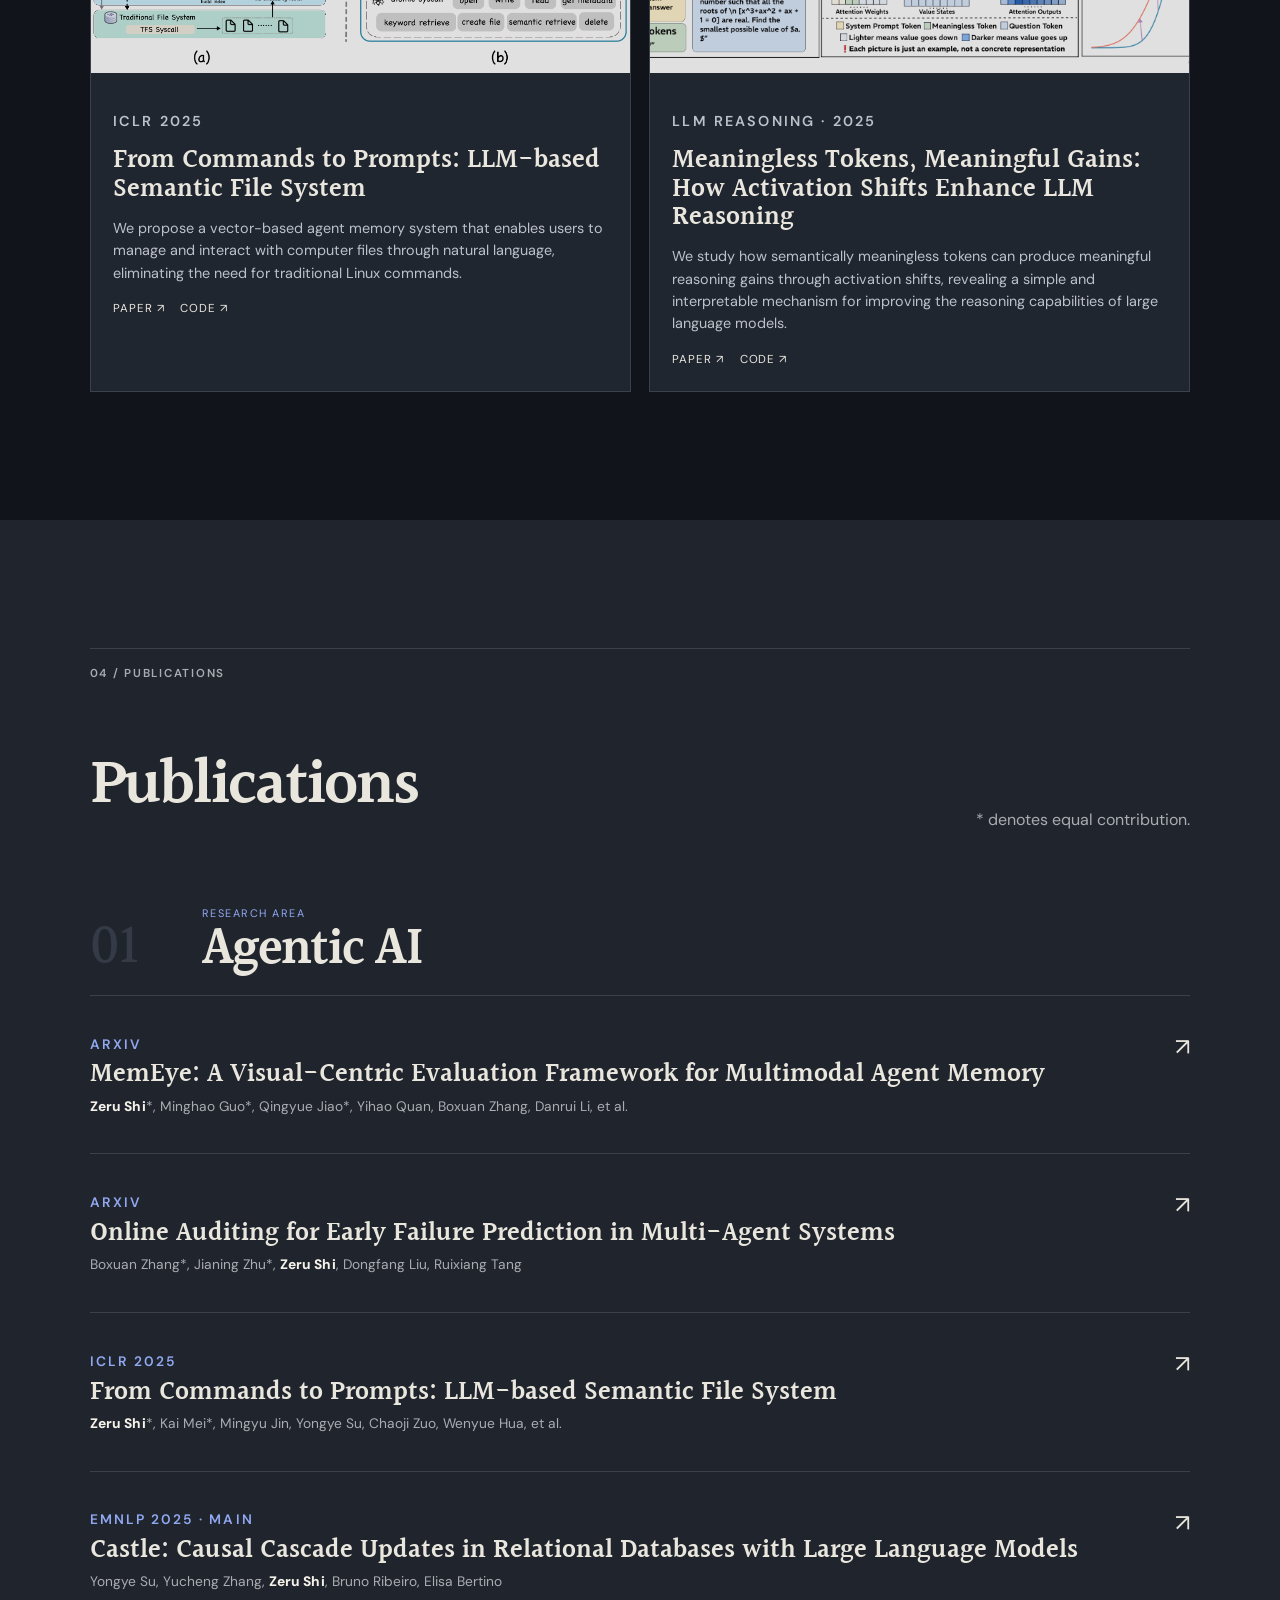
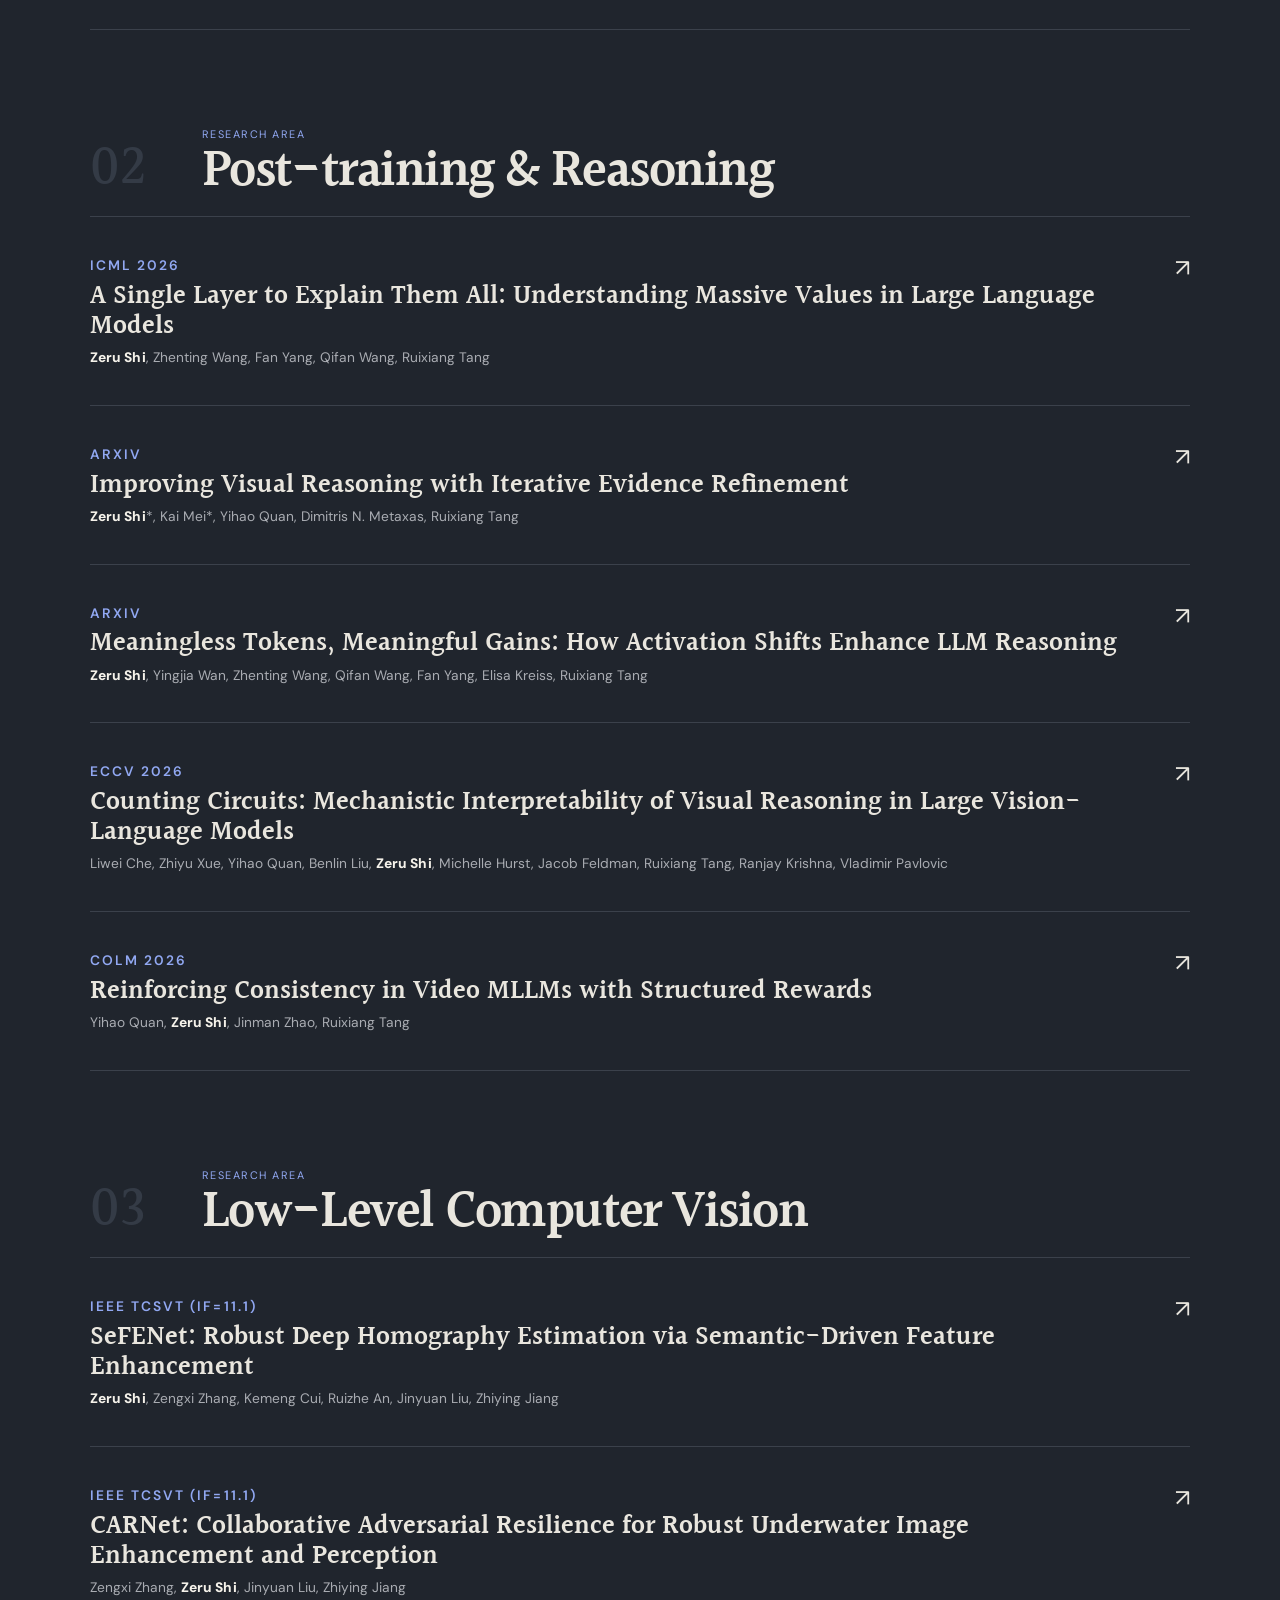
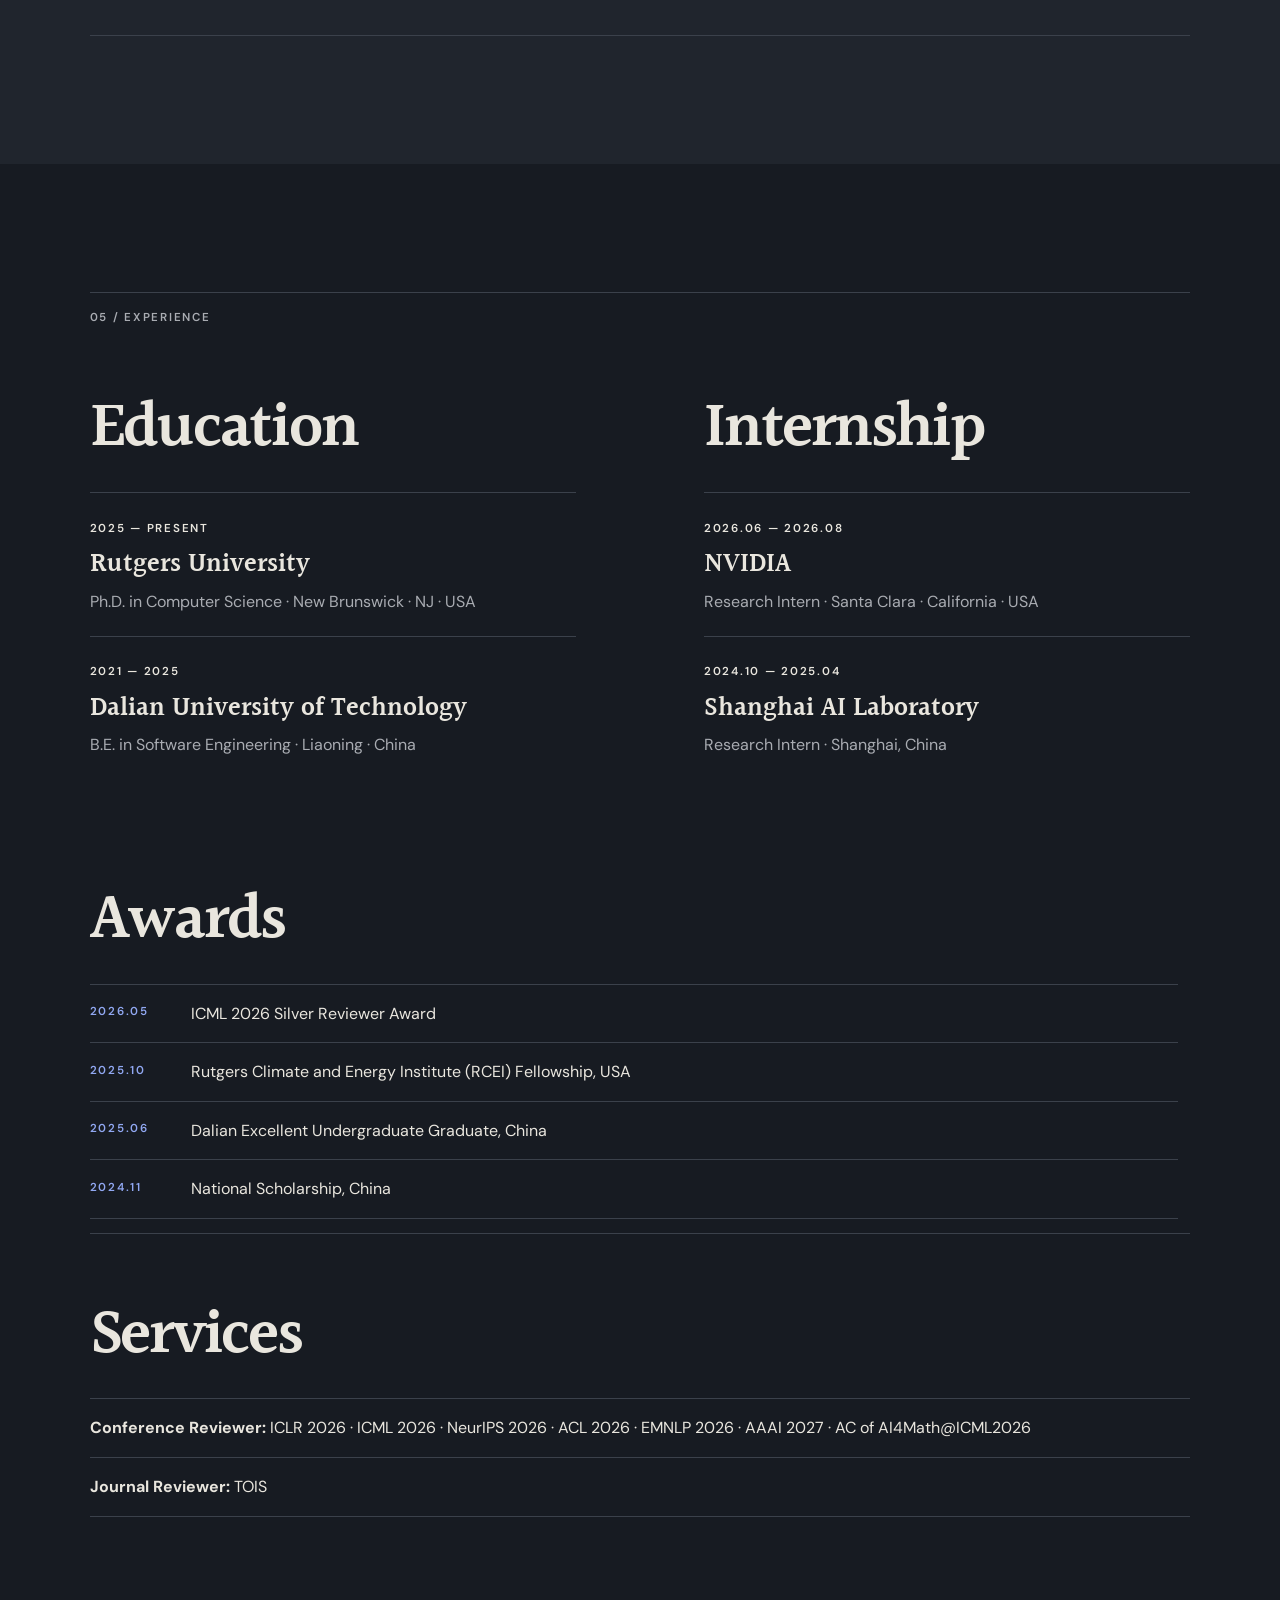
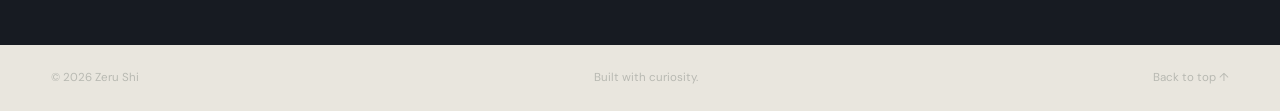
==== commit 3fd7cdf9: "update" ====
--- a/index.html
+++ b/index.html
@@ -126,6 +126,8 @@
         </div></section>
         <section class="service-panel"><h2>Services</h2><div class="service-list">
           <article><p><strong>Conference Reviewer:</strong> ICLR 2026 · ICML 2026 · NeurIPS 2026 · ACL 2026 · EMNLP 2026 · AAAI 2027 · AC of AI4Math@ICML2026</p></article>
+          <article><p><strong>Journal Reviewer:</strong> TOIS</p></article>
+
         </div></section>
       </div>
     </section>
